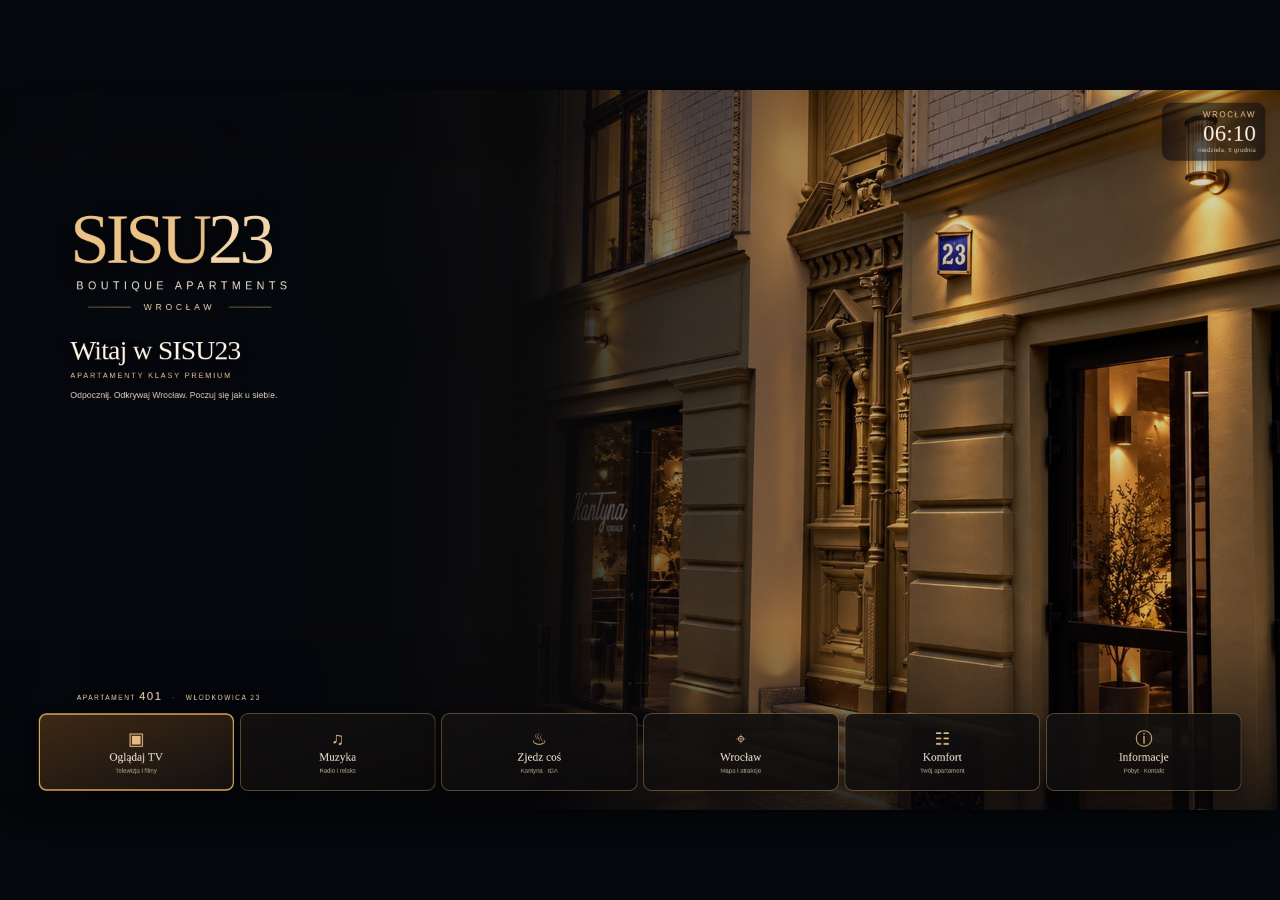
==== sisu23-tv-preview/index.html @ 96534c61 "Stabilize browser radio playback" ====
<!doctype html>
<html lang="pl">
<head>
<meta charset="utf-8">
<meta name="viewport" content="width=device-width,initial-scale=1,minimum-scale=1,maximum-scale=1,user-scalable=no">
<title>SISU23 TV — Boutique Residences</title>
<link rel="stylesheet" href="vendor/leaflet.css">
<link rel="stylesheet" href="style.css">
<link rel="stylesheet" href="premium.css">
<link rel="stylesheet" href="premium_v030.css">
<link rel="stylesheet" href="guest_v040.css">
<link rel="stylesheet" href="layout_fix_v041.css">
<link rel="stylesheet" href="restaurant_fix_v042.css">
<link rel="stylesheet" href="ui_polish_v050.css">
<link rel="stylesheet" href="tv_pairing.css">
<link rel="stylesheet" href="welcome_simple.css">
<link rel="stylesheet" href="guest_live_v073.css">
<link rel="stylesheet" href="browser_preview_clean_v2.css">
<link rel="stylesheet" href="comfort_premium.css">
<link rel="stylesheet" href="browser_clock_fix.css">
<link rel="stylesheet" href="restaurant_booking_test.css">
<link rel="stylesheet" href="stay_summary_v081.css">
<link rel="stylesheet" href="late_checkout_v082.css">
<link rel="stylesheet" href="comfort_fit_v083.css">
<link rel="stylesheet" href="comfort_v087.css">
<link rel="stylesheet" href="info_fit_v086.css">
<link rel="stylesheet" href="kantyna_video_v085.css">
<script src="vendor/leaflet.js"></script>
</head>
<body>
<div class="app-shell">
 <header class="topbar">
  <button class="brand focusable" id="brandHome" data-go="home" aria-label="SISU23 — Strona główna">
   <span class="brand-main">SISU<span>23</span></span>
   <span class="brand-sub">BOUTIQUE RESIDENCES <i></i> WROCŁAW</span>
  </button>
  <nav id="topNav" aria-label="Nawigacja">
   <button class="navbtn focusable active" data-go="home">Początek</button>
   <button class="navbtn focusable" data-go="map">Gdzie jestem?</button>
   <button class="navbtn focusable" data-go="food">Zjedz coś</button>
   <button class="navbtn focusable" data-go="watch">Oglądaj TV</button>
   <button class="navbtn focusable" data-go="comfort">Apartament</button>
   <button class="navbtn focusable" data-go="info">Informacje</button>
  </nav>
  <div class="topmeta"><div class="topclock" id="clock">--:--</div><div class="topdate" id="topDate">--</div></div>
 </header>
 <main id="viewStage">
  <section class="view active" id="view-home" aria-label="Ekran główny">
  <div class="home-stage">
   <div class="home-visual" role="img" aria-label="Nocny widok kamienicy SISU23 przy Włodkowica 23">
    <div class="home-top-status"><span>WROCŁAW</span><strong id="homeClock">--:--</strong><small id="homeDate">SISU23</small></div>
    <div class="hero-copy">
      <div class="sisu-biglogo">SISU<span>23</span></div>
      <div class="sisu-brand-sub">BOUTIQUE APARTMENTS</div>
      <div class="sisu-city"><i></i>WROCŁAW<i></i></div>
      <div class="sisu-copy-welcome">Witaj w SISU23</div>
      <div class="sisu-copy-tag">APARTAMENTY KLASY PREMIUM</div>
      <p>Odpocznij. Odkrywaj Wrocław. Poczuj się jak u siebie.</p>
    </div>
    <div class="hero-floor">APARTAMENT <b id="aptHero">401</b> &nbsp; · &nbsp; WŁODKOWICA 23</div>
   </div>
   <div class="home-cards">
    <button class="home-tile focusable" data-go="watch"><span class="tile-icon">▣</span><strong>Oglądaj TV</strong><span>Telewizja i filmy</span></button>
    <button class="home-tile focusable" data-go="music"><span class="tile-icon">♫</span><strong>Muzyka</strong><span>Radio i relaks</span></button>
    <button class="home-tile focusable" data-go="food"><span class="tile-icon">♨</span><strong>Zjedz coś</strong><span>Kantyna · IDA</span></button>
    <button class="home-tile focusable" data-go="map"><span class="tile-icon">⌖</span><strong>Wrocław</strong><span>Mapa i atrakcje</span></button>
    <button class="home-tile focusable" data-go="comfort"><span class="tile-icon">☷</span><strong>Komfort</strong><span>Twój apartament</span></button>
    <button class="home-tile focusable" data-go="info"><span class="tile-icon">ⓘ</span><strong>Informacje</strong><span>Pobyt · Kontakt</span></button>
   </div>
  </div>
 </section>
 

  <section class="view" id="view-music" aria-label="Muzyka">
  <div class="pagehead"><div><div class="eyebrow">SISU23 · PRZYJEMNOŚĆ SŁUCHANIA</div><h1>Muzyka <em>na dobry pobyt.</em></h1><p>Wybierz stację i odpocznij. Dźwięk będzie odtwarzany przez telewizor.</p></div><div class="page-mark">SISU23 · WROCŁAW</div></div>
  <div class="sisu-music-grid">
   <div class="sisu-music-art"><div><span class="eyebrow">CHWILA TYLKO DLA CIEBIE</span><h2>Wyjątkowy nastrój.</h2><p>Delikatna muzyka umili pobyt w SISU23.</p></div></div>
   <div class="sisu-music-options">
    <span class="eyebrow">WYBIERZ RADIO INTERNETOWE</span>
    <div class="sisu-station-list">
     <button class="sisu-radio focusable" data-radio="groove"><b>01</b><span><strong>Groove Salad</strong><small>Chillout · ambient · lounge</small></span><span>▷</span></button>
     <button class="sisu-radio focusable" data-radio="beat"><b>02</b><span><strong>Beat Blender</strong><small>Downtempo · relaks</small></span><span>▷</span></button>
     <button class="sisu-radio focusable" data-radio="lush"><b>03</b><span><strong>Lush</strong><small>Spokojne wokale · elegancki nastrój</small></span><span>▷</span></button>
     <button class="sisu-radio focusable" data-radio="eska"><b>04</b><span><strong>Radio ESKA</strong><small>Największe hity · Wrocław</small></span><span>▷</span></button>
     <button class="sisu-radio focusable" data-radio="chillizet"><b>05</b><span><strong>Chillizet</strong><small>Jazz · soul · chill</small></span><span>▷</span></button>
     <button class="sisu-radio focusable" data-radio="stop"><b>×</b><span><strong>Zatrzymaj muzykę</strong><small>Wyłącz odtwarzanie radia</small></span><span>□</span></button>
    </div>
    <p class="music-notice" id="musicNotice">Wybierz stację pilotem. Radio wymaga internetu.</p>
   </div>
  </div>
 </section>
   <section class="view" id="view-map" aria-label="Mapa okolicy">
   <div class="pagehead"><div><div class="eyebrow">W SERCU WROCŁAWIA</div><h1>Gdzie <em>jestem?</em></h1><p>Znajdujesz się przy ul. Pawła Włodkowica 23, kilka kroków od Starego Miasta.</p></div><div class="page-mark">51°06′ N &nbsp;·&nbsp; WROCŁAW</div></div>
   <div class="map-layout">
    <div class="map-places">
     <div class="sm-heading">ODKRYWAJ W OKOLICY</div>
     <button class="place focusable chosen" data-point="sisu"><span class="place-number">01</span><span><b>SISU23</b><small>Twój apartament · Włodkowica 23</small></span><span>⌖</span></button>
     <button class="place focusable" data-point="kantyna"><span class="place-number">02</span><span><b>Kantyna</b><small>Restauracja na parterze budynku</small></span><span>⌖</span></button>
     <button class="place focusable" data-point="ida"><span class="place-number">03</span><span><b>IDA kuchnia i wino</b><small>Łazienna 4 · kuchnia polska</small></span><span>⌖</span></button>
     <div class="map-note">Mapa jest interaktywna. Wybierz miejsce albo użyj przycisków przybliżenia i oddalenia.</div>
     <div class="map-controls">
      <button class="map-control focusable" data-map-action="in">＋ Przybliż</button>
      <button class="map-control focusable" data-map-action="out">－ Oddal</button>
      <button class="map-control focusable" data-map-action="reset">⌖ Centrum</button>
     </div>
    </div>
    <div class="map-frame">
      <div id="realMap" tabindex="-1" aria-label="Interaktywna mapa Wrocławia"></div>
      <div id="mapError" class="map-error" hidden>Mapa wymaga połączenia z internetem. Adres SISU23: Włodkowica 23, Wrocław.</div>
      <div class="map-ribbon"><span class="live-point"></span> ZNAJDUJESZ SIĘ TUTAJ &nbsp;·&nbsp; SISU23</div>
    </div>
   </div>
  </section>

  <section class="view" id="view-food" aria-label="Restauracje SISU23">
 <div class="lux-pagehead"><div><span class="eyebrow">SISU23 · TWOJE KULINARNE ODKRYCIA</span>
 <h1>Zjedz <em>na miejscu.</em></h1><p>Kantyna i IDA. Zobacz potrawy oraz otwórz aktualną kartę na swoim telefonie.</p>
 </div></div>
 <div class="rebuild-restaurants">
  <button class="rebuild-restaurant focusable" data-go="kantyna" aria-label="Kantyna – zdjęcia i menu">
   <span class="rebuild-restaurant-head"><strong>KANTYNA</strong><small>NA PARTERZE SISU23 · WŁODKOWICA 23</small></span>
   <span class="rebuild-photo-area"><img src="assets/kantyna_real_gallery.jpg" alt="Kantyna, zdjęcia dań i wnętrza — pełne zdjęcie"></span>
   <span class="rebuild-restaurant-foot"><span>Autorska kuchnia polska i europejska.</span><b>ZOBACZ MENU &nbsp; ›</b></span>
  </button>
  <button class="rebuild-restaurant focusable" data-go="ida" aria-label="IDA kuchnia i wino – zdjęcia i menu">
   <span class="rebuild-restaurant-head"><strong>IDA</strong><small>KUCHNIA I WINO · ŁAZIENNA 4</small></span>
   <span class="rebuild-photo-area"><img src="assets/ida_real_gallery.jpg" alt="IDA, zdjęcia dań — pełne zdjęcie"></span>
   <span class="rebuild-restaurant-foot"><span>Sezonowe smaki kuchni polskiej.</span><b>ZOBACZ MENU &nbsp; ›</b></span>
  </button>
 </div>
</section>

  <section class="view" id="view-kantyna" aria-label="KANTYNA — menu i rezerwacja">
 <div class="qr-restaurant-grid">
  <div class="qr-restaurant-photo">
   <div class="qr-restaurant-photo-top">
    <button class="qr-back focusable" data-go="food" aria-label="Powrót do wyboru restauracji">‹ &nbsp; Wszystkie restauracje</button>
    <h1>KANTYNA</h1><div class="qr-location">RESTAURACJA W BUDYNKU · WŁODKOWICA 23</div>
   </div>
   <div class="kantyna-video-display"><video id="kantynaPromoVideo" src="assets/kantyna_promo.mp4" autoplay muted loop playsinline preload="auto" aria-label="Film promocyjny restauracji KANTYNA"></video></div>
  </div>
  <div class="kantyna-booking-card" id="kantynaBooking">
   <span class="qr-eyebrow">REZERWACJA DLA GOŚCIA SISU23</span>
   <h2>Zarezerwuj stolik</h2>
   <div class="kantyna-guest">
    <span>Rezerwacja apartamentu</span>
    <strong id="kantynaGuestName">Pobieranie danych…</strong>
    <small id="kantynaGuestStay">HotelowyExpert</small>
   </div>
   <div class="kantyna-book-row">
    <span>Liczba osób</span>
    <div class="kantyna-stepper">
     <button class="focusable" id="kantynaPersonsMinus">−</button>
     <strong id="kantynaPersons">2</strong>
     <button class="focusable" id="kantynaPersonsPlus">+</button>
    </div>
   </div>
   <div class="kantyna-label">Kiedy?</div>
   <div class="kantyna-date-grid">
    <button class="focusable kantyna-date is-selected" data-kantyna-date="today">Dzisiaj</button>
    <button class="focusable kantyna-date" data-kantyna-date="tomorrow">Jutro</button>
   </div>
   <div class="kantyna-label">Godzina</div>
   <div class="kantyna-time-grid">
    <button class="focusable kantyna-time" data-kantyna-time="18:00">18:00</button>
    <button class="focusable kantyna-time" data-kantyna-time="18:30">18:30</button>
    <button class="focusable kantyna-time is-selected" data-kantyna-time="19:00">19:00</button>
    <button class="focusable kantyna-time" data-kantyna-time="19:30">19:30</button>
    <button class="focusable kantyna-time" data-kantyna-time="20:00">20:00</button>
    <button class="focusable kantyna-time" data-kantyna-time="20:30">20:30</button>
   </div>
   <button class="focusable kantyna-reserve-btn" id="kantynaReserveBtn">Zarezerwuj stolik <span>›</span></button>
   <div class="kantyna-book-status" id="kantynaBookStatus">Łączenie z HotelowyExpert…</div>
  </div>
 </div>
</section>
<section class="view" id="view-ida" aria-label="IDA — menu i rezerwacja">
 <div class="qr-restaurant-grid">
  <div class="qr-restaurant-photo">
   <div class="qr-restaurant-photo-top">
    <button class="qr-back focusable" data-go="food" aria-label="Powrót do wyboru restauracji">‹ &nbsp; Wszystkie restauracje</button>
    <h1>IDA</h1><div class="qr-location">KUCHNIA I WINO · ŁAZIENNA 4</div>
   </div>
   <div class="qr-photo-display"><img src="assets/ida_real_gallery.jpg" alt="Zdjęcia restauracji IDA bez przycięcia"></div>
  </div>
  <div class="qr-restaurant-card">
   <span class="qr-eyebrow">MENU NA TWOIM TELEFONIE</span>
   <h2>Zeskanuj kod QR</h2>
   <p>Skieruj aparat telefonu na kod. Otworzysz kartę restauracji.</p>
   <div class="qr-code-box"><img src="assets/ida_menu_qr_hd.png" alt="Kod QR do menu restauracji IDA"></div>
   <div class="qr-reserve"><span>REZERWACJA STOLIKA</span><strong>+48 608 728 260</strong></div>
   <div class="qr-hint">Aktualne menu, ceny i dostępność potwierdza restauracja.</div>
  </div>
 </div>
</section>
<section class="view" id="view-watch" aria-label="Oglądaj TV">
   <div class="pagehead"><div><div class="eyebrow">ROZRYWKA W TWOIM APARTAMENCIE</div><h1>Czas <em>na relaks.</em></h1><p>Wybierz, co chcesz oglądać. Dostępność serwisów zależy od telewizora i konta gościa.</p></div></div>
   <div class="watch-layout">
    <div class="watch-image"><div class="watch-image-copy"><span class="eyebrow">MIŁEGO SEANSU</span><h2>Zostań na chwilę.</h2><p>Wygodna sofa, ulubiony film i zero pośpiechu.</p></div></div>
    <div class="watch-apps">
      <button class="app-choice focusable" data-launch="netflix" aria-label="Netflix — filmy i seriale"><img class="video-logo" src="assets/netflix_badge.png" alt="Netflix"><span class="video-service-copy"><small>Filmy i seriale</small></span><span class="video-arrow">›</span></button>
      <button class="app-choice focusable" data-launch="youtube" aria-label="YouTube — wideo i muzyka"><img class="video-logo" src="assets/youtube_badge.png" alt="YouTube"><span class="video-service-copy"><small>Wideo i muzyka</small></span><span class="video-arrow">›</span></button>
      <button class="app-choice focusable" data-launch="sweet" aria-label="Sweet TV — telewizja internetowa"><img class="video-logo" src="assets/sweet_badge.png" alt="Sweet.TV"><span class="video-service-copy"><small>Telewizja internetowa</small></span><span class="video-arrow">›</span></button>
      <div class="watch-footnote">Wersja testowa: uruchamianie zewnętrznych aplikacji zależy od ich instalacji na TV.</div>
    </div>
   </div>
  </section>

  <section class="view" id="view-comfort" aria-label="Komfort apartamentu">
 <div class="comfort-premium-head">
  <div>
   <div class="eyebrow">TWÓJ KOMFORT · TWOJE ZASADY</div>
   <h1>Komfort <em>apartamentu.</em></h1>
   <p>Steruj oświetleniem, ogrzewaniem i klimatyzacją w prosty sposób.</p>
  </div>
  <div class="comfort-season"><span>❄</span><div><strong>Tryb sezonowy: Zima</strong><small>Aktywne: ogrzewanie · klimatyzacja tylko grzanie</small></div></div>
 </div>
 <div class="comfort-status"><div><span class="comfort-status-icon">♨</span><strong>22,0°C</strong><small>w apartamencie</small></div><i></i><div><span class="comfort-status-icon">▦</span><strong>Wszystkie okna zamknięte</strong><span class="comfort-ok">✓</span></div></div>
 <div class="comfort-premium-grid">
  <article class="comfort-card lights-card">
   <div class="comfort-card-title"><span>◉</span><h2>Oświetlenie</h2></div>
   <div class="comfort-light-row"><span>Salon</span><b id="lightStatesalon">2 włączone</b></div>
   <div class="comfort-light-row"><span>Sypialnia</span><b id="lightStatesypialnia">Wyłączone</b></div>
   <div class="comfort-light-row"><span>Łazienka</span><b id="lightStatelazienka">Wyłączone</b></div>
   <button class="focusable comfort-main-btn" id="openLightsPanel">Steruj światłami <span>›</span></button>
   <div class="comfort-hidden-controls" id="lightsPanel">
    <button class="focusable" id="lightBtnsalon" data-light-toggle="salon">Salon</button>
    <button class="focusable" id="lightBtnstol" data-light-toggle="stol">Nad stołem</button>
    <button class="focusable" id="lightBtnkuchnia" data-light-toggle="kuchnia">Kuchnia / hol</button>
    <button class="focusable" id="lightBtnlazienka" data-light-toggle="lazienka">Łazienka</button>
    <button class="focusable" id="lightBtnsypialnia" data-light-toggle="sypialnia">Sypialnia</button>
   </div>
  </article>
  <article class="comfort-card heating-card">
   <div class="comfort-card-title"><span>♨</span><h2>Ogrzewanie</h2></div>
   <p class="comfort-card-copy">Ustaw temperaturę w apartamencie</p>
   <div class="comfort-temp"><span id="targetsalon">22</span><small>°C</small></div>
   <div class="comfort-temp-controls">
    <button class="focusable p4-action" data-temp-zone="salon" data-step="-0.5">−</button>
    <button class="focusable p4-action" data-temp-zone="salon" data-step="0.5">+</button>
   </div>
   <div class="comfort-temp-status" id="temperatureHintsalon" aria-live="polite">Zmiany co 0,5°C · zatwierdzenie po 3 s</div>
  </article>
  <article class="comfort-card ac-card">
   <div class="comfort-card-title"><span>▭</span><h2>Klimatyzacja</h2></div>
   <div class="comfort-mode">🔥 <strong>Tryb: Grzanie</strong></div>
   <div class="comfort-temp"><span id="targetac">22</span><small>°C</small></div>
   <div class="comfort-temp-controls">
    <button class="focusable p4-action" data-temp-zone="ac" data-step="-0.5">−</button>
    <button class="focusable p4-action" data-temp-zone="ac" data-step="0.5">+</button>
   </div>
   <div class="comfort-temp-status" id="temperatureHintac" aria-live="polite">Zmiany co 0,5°C · zatwierdzenie po 3 s</div>
   <div class="comfort-ac-power">
    <button class="focusable p4-action" data-ac-power="on">⏻ Włącz</button>
    <button class="focusable p4-action" data-ac-power="off">⏻ Wyłącz</button>
   </div>
   <button id="acToggle" data-ac-toggle="1" class="hidden" aria-hidden="true"></button>
  </article>
 </div>
 <div id="measuredsalon" hidden>21,6°C</div><div id="measuredsypialnia" hidden>21,6°C</div><div id="measuredlazienka" hidden>21,6°C</div>
 <div id="targetsypialnia" hidden>22</div><div id="targetlazienka" hidden>22</div><div id="guestNotice" hidden>WEB TEST</div>
</section>

  <section class="view" id="view-info" aria-label="Informacje o pobycie">
 <div class="pagehead"><div><div class="eyebrow">SISU23 · TWOJE MIEJSCE WE WROCŁAWIU</div><h1>Twój <em>pobyt.</em></h1><p>Wszystkie najważniejsze informacje o apartamencie w jednym miejscu.</p></div></div>
 <div class="p4-information">
  <div class="p4-info-main">
   <span class="p4-kicker">TWÓJ APARTAMENT</span>
   <div class="p4-roomnum" id="infoRoom">401</div>
   <div class="p4-floor-label"><strong id="infoFloor">4. piętro</strong><span>SISU23 · BOUTIQUE RESIDENCES</span></div>
  </div>
  <div class="p4-info-right">
   <div class="p4-address"><span class="p4-kicker">ADRES TWOJEGO POBYTU</span><div><h2>Włodkowica 23</h2><p>50-072 Wrocław<br>Dzielnica Czterech Wyznań</p></div><button class="p4-rowlink focusable p4-action" data-go="map">Zobacz na mapie &nbsp; ↗</button></div>
   <div class="p4-stay"><span class="p4-kicker">TWÓJ POBYT</span><div class="stay-summary"><strong id="infoStayRange">—</strong><span id="infoStayNights">—</span></div><div class="p4-datepair"><div class="p4-dateitem"><span>ZAMELDOWANIE</span><strong id="infoCheckin">—</strong><small>od <b id="infoCheckinTime">15:00</b></small></div><div class="p4-datearrow">⟶</div><div class="p4-dateitem p4-checkout-item"><span>WYMELDOWANIE</span><strong id="infoCheckout">—</strong><small>do <b id="infoCheckoutTime">11:00</b></small><button class="focusable late-checkout-btn" id="lateCheckoutBtn">Przedłuż do 13:00 · 50 zł</button><em id="lateCheckoutStatus"></em></div></div><small id="infoStayHint">Daty pobytu pojawią się po ich udostępnieniu przez obsługę.</small></div>
  </div>
 </div>
</section>
 </main>
<nav id="globalDock" aria-label="Menu SISU23">
 <button class="dock-link focusable" data-go="watch"><span class="dock-icon">▣</span><strong>Oglądaj TV</strong><small>Filmy · Telewizja</small></button>
 <button class="dock-link focusable" data-go="music"><span class="dock-icon">♫</span><strong>Muzyka</strong><small>Radio · Relaks</small></button>
 <button class="dock-link focusable" data-go="food"><span class="dock-icon">♨</span><strong>Zjedz coś</strong><small>Kantyna · IDA</small></button>
 <button class="dock-link focusable" data-go="map"><span class="dock-icon">⌖</span><strong>Wrocław</strong><small>Mapa · Atrakcje</small></button>
 <button class="dock-link focusable" data-go="comfort"><span class="dock-icon">☷</span><strong>Komfort</strong><small>Twój apartament</small></button>
 <button class="dock-link focusable" data-go="info"><span class="dock-icon">ⓘ</span><strong>Informacje</strong><small>Pobyt · Kontakt</small></button>
</nav>
 <footer class="bottombar"><span class="footer-ornament">✦</span> <span>SISU23 · BOUTIQUE RESIDENCES</span><span class="footer-right">◀ ▶ NAWIGACJA &nbsp; · &nbsp; OK WYBIERZ &nbsp; · &nbsp; BACK POWRÓT</span><span class="footer-room">WŁODKOWICA 23 · WROCŁAW</span></footer>
</div>
<div id="modal" class="modal hidden" aria-hidden="true">
 <div class="modal-panel"><div class="modal-eyebrow" id="modalTag">SISU23</div><h2 id="modalTitle">Informacja</h2><div id="modalBody"></div><button class="primarybtn focusable" id="modalClose">Zamknij &nbsp; ↩</button></div>
</div>
<div id="toast" role="status"></div>
<div id="tvPairLayer" class="hidden" aria-hidden="true" role="dialog" aria-label="Przypisz telewizor do apartamentu">
 <div class="tv-pair-card">
  <div class="tv-pair-brand">SISU23</div>
  <div class="tv-pair-kicker">BOUTIQUE APARTMENTS · WROCŁAW</div>
  <h2>Przypisz telewizor</h2>
  <p>W panelu SISU wybierz „Telewizory”, wpisz poniższy kod i wskaż numer apartamentu.</p>
  <div class="tv-pair-code" id="tvPairCode">--------</div>
  <div id="tvPairStatus" role="status">Łączenie z SISU Centrum...</div>
  <div class="tv-pair-actions">
    <button id="tvPairAgain" class="focusable">Nowy kod</button>
    <button id="tvPairSkip" class="focusable">Pomiń — tryb testowy</button>
  </div>
 </div>
</div>
<script src="guest_config.js"></script>
<script src="app.js?v=radio091"></script>
<script src="menus_v030.js"></script>
<script src="browser_preview_clean_v2.js"></script>
<script src="browser_fit_v2.js"></script>
<script src="hotel_demo_preview.js"></script>
<script src="late_checkout_preview.js"></script>
<script src="kantyna_video_v087.js"></script>

<div id="sw-demo" role="dialog" aria-label="Powitanie SISU23">
<div class="hero-shade"></div>
<div class="hero-content">
<div class="hero-tag">BOUTIQUE RESIDENCES · WROCŁAW</div>
<div class="hero-brand">SISU<span>23</span></div>
<div class="hero-rule"></div>
<h1>Witamy w SISU23</h1>
<p>Wyjątkowy pobyt we Wrocławiu zaczyna się tutaj.</p>
<div id="heroAudioStatus" class="hero-audio-status">Witamy Państwa w naszych apartamentach.</div>
<button class="focusable" id="heroPlay" type="button">Odtwórz powitanie</button>
<button class="focusable" id="heroSkip" type="button">Przejdź do apartamentu</button>
</div>
<div class="hero-foot"><span>WŁODKOWICA 23 · WROCŁAW</span><span>ODKRYJ WYJĄTKOWY KOMFORT</span></div>
</div>
<script src="welcome_simple.js"></script>
</body>
</html>
---- sisu23-tv-preview/vendor/leaflet.css ----
/* required styles */

.leaflet-pane,
.leaflet-tile,
.leaflet-marker-icon,
.leaflet-marker-shadow,
.leaflet-tile-container,
.leaflet-pane > svg,
.leaflet-pane > canvas,
.leaflet-zoom-box,
.leaflet-image-layer,
.leaflet-layer {
	position: absolute;
	left: 0;
	top: 0;
	}
.leaflet-container {
	overflow: hidden;
	}
.leaflet-tile,
.leaflet-marker-icon,
.leaflet-marker-shadow {
	-webkit-user-select: none;
	   -moz-user-select: none;
	        user-select: none;
	  -webkit-user-drag: none;
	}
/* Prevents IE11 from highlighting tiles in blue */
.leaflet-tile::selection {
	background: transparent;
}
/* Safari renders non-retina tile on retina better with this, but Chrome is worse */
.leaflet-safari .leaflet-tile {
	image-rendering: -webkit-optimize-contrast;
	}
/* hack that prevents hw layers "stretching" when loading new tiles */
.leaflet-safari .leaflet-tile-container {
	width: 1600px;
	height: 1600px;
	-webkit-transform-origin: 0 0;
	}
.leaflet-marker-icon,
.leaflet-marker-shadow {
	display: block;
	}
/* .leaflet-container svg: reset svg max-width decleration shipped in Joomla! (joomla.org) 3.x */
/* .leaflet-container img: map is broken in FF if you have max-width: 100% on tiles */
.leaflet-container .leaflet-overlay-pane svg {
	max-width: none !important;
	max-height: none !important;
	}
.leaflet-container .leaflet-marker-pane img,
.leaflet-container .leaflet-shadow-pane img,
.leaflet-container .leaflet-tile-pane img,
.leaflet-container img.leaflet-image-layer,
.leaflet-container .leaflet-tile {
	max-width: none !important;
	max-height: none !important;
	width: auto;
	padding: 0;
	}

.leaflet-container img.leaflet-tile {
	/* See: https://bugs.chromium.org/p/chromium/issues/detail?id=600120 */
	mix-blend-mode: plus-lighter;
}

.leaflet-container.leaflet-touch-zoom {
	-ms-touch-action: pan-x pan-y;
	touch-action: pan-x pan-y;
	}
.leaflet-container.leaflet-touch-drag {
	-ms-touch-action: pinch-zoom;
	/* Fallback for FF which doesn't support pinch-zoom */
	touch-action: none;
	touch-action: pinch-zoom;
}
.leaflet-container.leaflet-touch-drag.leaflet-touch-zoom {
	-ms-touch-action: none;
	touch-action: none;
}
.leaflet-container {
	-webkit-tap-highlight-color: transparent;
}
.leaflet-container a {
	-webkit-tap-highlight-color: rgba(51, 181, 229, 0.4);
}
.leaflet-tile {
	filter: inherit;
	visibility: hidden;
	}
.leaflet-tile-loaded {
	visibility: inherit;
	}
.leaflet-zoom-box {
	width: 0;
	height: 0;
	-moz-box-sizing: border-box;
	     box-sizing: border-box;
	z-index: 800;
	}
/* workaround for https://bugzilla.mozilla.org/show_bug.cgi?id=888319 */
.leaflet-overlay-pane svg {
	-moz-user-select: none;
	}

.leaflet-pane         { z-index: 400; }

.leaflet-tile-pane    { z-index: 200; }
.leaflet-overlay-pane { z-index: 400; }
.leaflet-shadow-pane  { z-index: 500; }
.leaflet-marker-pane  { z-index: 600; }
.leaflet-tooltip-pane   { z-index: 650; }
.leaflet-popup-pane   { z-index: 700; }

.leaflet-map-pane canvas { z-index: 100; }
.leaflet-map-pane svg    { z-index: 200; }

.leaflet-vml-shape {
	width: 1px;
	height: 1px;
	}
.lvml {
	behavior: url(#default#VML);
	display: inline-block;
	position: absolute;
	}


/* control positioning */

.leaflet-control {
	position: relative;
	z-index: 800;
	pointer-events: visiblePainted; /* IE 9-10 doesn't have auto */
	pointer-events: auto;
	}
.leaflet-top,
.leaflet-bottom {
	position: absolute;
	z-index: 1000;
	pointer-events: none;
	}
.leaflet-top {
	top: 0;
	}
.leaflet-right {
	right: 0;
	}
.leaflet-bottom {
	bottom: 0;
	}
.leaflet-left {
	left: 0;
	}
.leaflet-control {
	float: left;
	clear: both;
	}
.leaflet-right .leaflet-control {
	float: right;
	}
.leaflet-top .leaflet-control {
	margin-top: 10px;
	}
.leaflet-bottom .leaflet-control {
	margin-bottom: 10px;
	}
.leaflet-left .leaflet-control {
	margin-left: 10px;
	}
.leaflet-right .leaflet-control {
	margin-right: 10px;
	}


/* zoom and fade animations */

.leaflet-fade-anim .leaflet-popup {
	opacity: 0;
	-webkit-transition: opacity 0.2s linear;
	   -moz-transition: opacity 0.2s linear;
	        transition: opacity 0.2s linear;
	}
.leaflet-fade-anim .leaflet-map-pane .leaflet-popup {
	opacity: 1;
	}
.leaflet-zoom-animated {
	-webkit-transform-origin: 0 0;
	    -ms-transform-origin: 0 0;
	        transform-origin: 0 0;
	}
svg.leaflet-zoom-animated {
	will-change: transform;
}

.leaflet-zoom-anim .leaflet-zoom-animated {
	-webkit-transition: -webkit-transform 0.25s cubic-bezier(0,0,0.25,1);
	   -moz-transition:    -moz-transform 0.25s cubic-bezier(0,0,0.25,1);
	        transition:         transform 0.25s cubic-bezier(0,0,0.25,1);
	}
.leaflet-zoom-anim .leaflet-tile,
.leaflet-pan-anim .leaflet-tile {
	-webkit-transition: none;
	   -moz-transition: none;
	        transition: none;
	}

.leaflet-zoom-anim .leaflet-zoom-hide {
	visibility: hidden;
	}


/* cursors */

.leaflet-interactive {
	cursor: pointer;
	}
.leaflet-grab {
	cursor: -webkit-grab;
	cursor:    -moz-grab;
	cursor:         grab;
	}
.leaflet-crosshair,
.leaflet-crosshair .leaflet-interactive {
	cursor: crosshair;
	}
.leaflet-popup-pane,
.leaflet-control {
	cursor: auto;
	}
.leaflet-dragging .leaflet-grab,
.leaflet-dragging .leaflet-grab .leaflet-interactive,
.leaflet-dragging .leaflet-marker-draggable {
	cursor: move;
	cursor: -webkit-grabbing;
	cursor:    -moz-grabbing;
	cursor:         grabbing;
	}

/* marker & overlays interactivity */
.leaflet-marker-icon,
.leaflet-marker-shadow,
.leaflet-image-layer,
.leaflet-pane > svg path,
.leaflet-tile-container {
	pointer-events: none;
	}

.leaflet-marker-icon.leaflet-interactive,
.leaflet-image-layer.leaflet-interactive,
.leaflet-pane > svg path.leaflet-interactive,
svg.leaflet-image-layer.leaflet-interactive path {
	pointer-events: visiblePainted; /* IE 9-10 doesn't have auto */
	pointer-events: auto;
	}

/* visual tweaks */

.leaflet-container {
	background: #ddd;
	outline-offset: 1px;
	}
.leaflet-container a {
	color: #0078A8;
	}
.leaflet-zoom-box {
	border: 2px dotted #38f;
	background: rgba(255,255,255,0.5);
	}


/* general typography */
.leaflet-container {
	font-family: "Helvetica Neue", Arial, Helvetica, sans-serif;
	font-size: 12px;
	font-size: 0.75rem;
	line-height: 1.5;
	}


/* general toolbar styles */

.leaflet-bar {
	box-shadow: 0 1px 5px rgba(0,0,0,0.65);
	border-radius: 4px;
	}
.leaflet-bar a {
	background-color: #fff;
	border-bottom: 1px solid #ccc;
	width: 26px;
	height: 26px;
	line-height: 26px;
	display: block;
	text-align: center;
	text-decoration: none;
	color: black;
	}
.leaflet-bar a,
.leaflet-control-layers-toggle {
	background-position: 50% 50%;
	background-repeat: no-repeat;
	display: block;
	}
.leaflet-bar a:hover,
.leaflet-bar a:focus {
	background-color: #f4f4f4;
	}
.leaflet-bar a:first-child {
	border-top-left-radius: 4px;
	border-top-right-radius: 4px;
	}
.leaflet-bar a:last-child {
	border-bottom-left-radius: 4px;
	border-bottom-right-radius: 4px;
	border-bottom: none;
	}
.leaflet-bar a.leaflet-disabled {
	cursor: default;
	background-color: #f4f4f4;
	color: #bbb;
	}

.leaflet-touch .leaflet-bar a {
	width: 30px;
	height: 30px;
	line-height: 30px;
	}
.leaflet-touch .leaflet-bar a:first-child {
	border-top-left-radius: 2px;
	border-top-right-radius: 2px;
	}
.leaflet-touch .leaflet-bar a:last-child {
	border-bottom-left-radius: 2px;
	border-bottom-right-radius: 2px;
	}

/* zoom control */

.leaflet-control-zoom-in,
.leaflet-control-zoom-out {
	font: bold 18px 'Lucida Console', Monaco, monospace;
	text-indent: 1px;
	}

.leaflet-touch .leaflet-control-zoom-in, .leaflet-touch .leaflet-control-zoom-out  {
	font-size: 22px;
	}


/* layers control */

.leaflet-control-layers {
	box-shadow: 0 1px 5px rgba(0,0,0,0.4);
	background: #fff;
	border-radius: 5px;
	}
.leaflet-control-layers-toggle {
	background-image: url(images/layers.png);
	width: 36px;
	height: 36px;
	}
.leaflet-retina .leaflet-control-layers-toggle {
	background-image: url(images/layers-2x.png);
	background-size: 26px 26px;
	}
.leaflet-touch .leaflet-control-layers-toggle {
	width: 44px;
	height: 44px;
	}
.leaflet-control-layers .leaflet-control-layers-list,
.leaflet-control-layers-expanded .leaflet-control-layers-toggle {
	display: none;
	}
.leaflet-control-layers-expanded .leaflet-control-layers-list {
	display: block;
	position: relative;
	}
.leaflet-control-layers-expanded {
	padding: 6px 10px 6px 6px;
	color: #333;
	background: #fff;
	}
.leaflet-control-layers-scrollbar {
	overflow-y: scroll;
	overflow-x: hidden;
	padding-right: 5px;
	}
.leaflet-control-layers-selector {
	margin-top: 2px;
	position: relative;
	top: 1px;
	}
.leaflet-control-layers label {
	display: block;
	font-size: 13px;
	font-size: 1.08333em;
	}
.leaflet-control-layers-separator {
	height: 0;
	border-top: 1px solid #ddd;
	margin: 5px -10px 5px -6px;
	}

/* Default icon URLs */
.leaflet-default-icon-path { /* used only in path-guessing heuristic, see L.Icon.Default */
	background-image: url(images/marker-icon.png);
	}


/* attribution and scale controls */

.leaflet-container .leaflet-control-attribution {
	background: #fff;
	background: rgba(255, 255, 255, 0.8);
	margin: 0;
	}
.leaflet-control-attribution,
.leaflet-control-scale-line {
	padding: 0 5px;
	color: #333;
	line-height: 1.4;
	}
.leaflet-control-attribution a {
	text-decoration: none;
	}
.leaflet-control-attribution a:hover,
.leaflet-control-attribution a:focus {
	text-decoration: underline;
	}
.leaflet-attribution-flag {
	display: inline !important;
	vertical-align: baseline !important;
	width: 1em;
	height: 0.6669em;
	}
.leaflet-left .leaflet-control-scale {
	margin-left: 5px;
	}
.leaflet-bottom .leaflet-control-scale {
	margin-bottom: 5px;
	}
.leaflet-control-scale-line {
	border: 2px solid #777;
	border-top: none;
	line-height: 1.1;
	padding: 2px 5px 1px;
	white-space: nowrap;
	-moz-box-sizing: border-box;
	     box-sizing: border-box;
	background: rgba(255, 255, 255, 0.8);
	text-shadow: 1px 1px #fff;
	}
.leaflet-control-scale-line:not(:first-child) {
	border-top: 2px solid #777;
	border-bottom: none;
	margin-top: -2px;
	}
.leaflet-control-scale-line:not(:first-child):not(:last-child) {
	border-bottom: 2px solid #777;
	}

.leaflet-touch .leaflet-control-attribution,
.leaflet-touch .leaflet-control-layers,
.leaflet-touch .leaflet-bar {
	box-shadow: none;
	}
.leaflet-touch .leaflet-control-layers,
.leaflet-touch .leaflet-bar {
	border: 2px solid rgba(0,0,0,0.2);
	background-clip: padding-box;
	}


/* popup */

.leaflet-popup {
	position: absolute;
	text-align: center;
	margin-bottom: 20px;
	}
.leaflet-popup-content-wrapper {
	padding: 1px;
	text-align: left;
	border-radius: 12px;
	}
.leaflet-popup-content {
	margin: 13px 24px 13px 20px;
	line-height: 1.3;
	font-size: 13px;
	font-size: 1.08333em;
	min-height: 1px;
	}
.leaflet-popup-content p {
	margin: 17px 0;
	margin: 1.3em 0;
	}
.leaflet-popup-tip-container {
	width: 40px;
	height: 20px;
	position: absolute;
	left: 50%;
	margin-top: -1px;
	margin-left: -20px;
	overflow: hidden;
	pointer-events: none;
	}
.leaflet-popup-tip {
	width: 17px;
	height: 17px;
	padding: 1px;

	margin: -10px auto 0;
	pointer-events: auto;

	-webkit-transform: rotate(45deg);
	   -moz-transform: rotate(45deg);
	    -ms-transform: rotate(45deg);
	        transform: rotate(45deg);
	}
.leaflet-popup-content-wrapper,
.leaflet-popup-tip {
	background: white;
	color: #333;
	box-shadow: 0 3px 14px rgba(0,0,0,0.4);
	}
.leaflet-container a.leaflet-popup-close-button {
	position: absolute;
	top: 0;
	right: 0;
	border: none;
	text-align: center;
	width: 24px;
	height: 24px;
	font: 16px/24px Tahoma, Verdana, sans-serif;
	color: #757575;
	text-decoration: none;
	background: transparent;
	}
.leaflet-container a.leaflet-popup-close-button:hover,
.leaflet-container a.leaflet-popup-close-button:focus {
	color: #585858;
	}
.leaflet-popup-scrolled {
	overflow: auto;
	}

.leaflet-oldie .leaflet-popup-content-wrapper {
	-ms-zoom: 1;
	}
.leaflet-oldie .leaflet-popup-tip {
	width: 24px;
	margin: 0 auto;

	-ms-filter: "progid:DXImageTransform.Microsoft.Matrix(M11=0.70710678, M12=0.70710678, M21=-0.70710678, M22=0.70710678)";
	filter: progid:DXImageTransform.Microsoft.Matrix(M11=0.70710678, M12=0.70710678, M21=-0.70710678, M22=0.70710678);
	}

.leaflet-oldie .leaflet-control-zoom,
.leaflet-oldie .leaflet-control-layers,
.leaflet-oldie .leaflet-popup-content-wrapper,
.leaflet-oldie .leaflet-popup-tip {
	border: 1px solid #999;
	}


/* div icon */

.leaflet-div-icon {
	background: #fff;
	border: 1px solid #666;
	}


/* Tooltip */
/* Base styles for the element that has a tooltip */
.leaflet-tooltip {
	position: absolute;
	padding: 6px;
	background-color: #fff;
	border: 1px solid #fff;
	border-radius: 3px;
	color: #222;
	white-space: nowrap;
	-webkit-user-select: none;
	-moz-user-select: none;
	-ms-user-select: none;
	user-select: none;
	pointer-events: none;
	box-shadow: 0 1px 3px rgba(0,0,0,0.4);
	}
.leaflet-tooltip.leaflet-interactive {
	cursor: pointer;
	pointer-events: auto;
	}
.leaflet-tooltip-top:before,
.leaflet-tooltip-bottom:before,
.leaflet-tooltip-left:before,
.leaflet-tooltip-right:before {
	position: absolute;
	pointer-events: none;
	border: 6px solid transparent;
	background: transparent;
	content: "";
	}

/* Directions */

.leaflet-tooltip-bottom {
	margin-top: 6px;
}
.leaflet-tooltip-top {
	margin-top: -6px;
}
.leaflet-tooltip-bottom:before,
.leaflet-tooltip-top:before {
	left: 50%;
	margin-left: -6px;
	}
.leaflet-tooltip-top:before {
	bottom: 0;
	margin-bottom: -12px;
	border-top-color: #fff;
	}
.leaflet-tooltip-bottom:before {
	top: 0;
	margin-top: -12px;
	margin-left: -6px;
	border-bottom-color: #fff;
	}
.leaflet-tooltip-left {
	margin-left: -6px;
}
.leaflet-tooltip-right {
	margin-left: 6px;
}
.leaflet-tooltip-left:before,
.leaflet-tooltip-right:before {
	top: 50%;
	margin-top: -6px;
	}
.leaflet-tooltip-left:before {
	right: 0;
	margin-right: -12px;
	border-left-color: #fff;
	}
.leaflet-tooltip-right:before {
	left: 0;
	margin-left: -12px;
	border-right-color: #fff;
	}

/* Printing */

@media print {
	/* Prevent printers from removing background-images of controls. */
	.leaflet-control {
		-webkit-print-color-adjust: exact;
		print-color-adjust: exact;
		}
	}
---- sisu23-tv-preview/style.css ----
/* SISU23 TV · boutique hospitality · 1920x1080, Tizen */
:root{--bg:#081019;--navy:#0a1420;--panel:#101c27;--cream:#f4e8d8;--muted:#b3a99c;--gold:#d6b27b;--gold2:#f0d6a6;--border:rgba(220,181,122,.35)}
*{box-sizing:border-box}
html,body{height:100%;width:100%;padding:0;margin:0;overflow:hidden;color:var(--cream);background:var(--bg);font-family:"Segoe UI",Arial,sans-serif}
body{background:radial-gradient(ellipse at 88% 96%,rgba(103,74,41,.16),transparent 37%),linear-gradient(160deg,#0c1722,#070d16 65%)}
button{cursor:pointer;color:inherit;font-family:inherit;background:none;border:0;font-size:inherit}
button:focus{outline:0}
.app-shell{height:100%;display:flex;flex-direction:column;padding:0 58px 12px}
.topbar{height:101px;min-height:101px;display:flex;align-items:center;gap:23px;border-bottom:1px solid rgba(200,169,123,.22);flex-shrink:0}
.brand{display:flex;flex-direction:column;align-items:flex-start;justify-content:center;padding:8px 2px;flex:0 0 298px;text-align:left}
.brand-main{color:var(--cream);font:normal 42px/1 Georgia,"Times New Roman",serif;letter-spacing:.11em}
.brand-main span{color:var(--gold)}
.brand-sub{font-size:9px;letter-spacing:.22em;color:#c0a986;margin-top:8px;white-space:nowrap}
.brand-sub i{display:inline-block;width:6px;height:6px;background:var(--gold);border-radius:50%;margin:0 4px}
#topNav{display:flex;justify-content:space-evenly;flex:1;align-items:center;gap:7px}
.navbtn{font-size:16px;letter-spacing:.02em;color:#c6c2bd;padding:14px 17px;border:1px solid transparent;border-radius:11px;white-space:nowrap}
.navbtn.active{background:rgba(201,164,111,.12);border-color:rgba(222,184,126,.48);color:#ecd2a8}
.navbtn.focused,.navbtn:focus,.focusable:focus,.focusable.focused{outline:2px solid #e3bb83!important;outline-offset:2px;box-shadow:0 0 24px rgba(216,168,95,.30)!important}
.topmeta{flex:0 0 164px;border-left:1px solid var(--border);text-align:right;padding-left:20px;color:#af9d88;font-size:12px;letter-spacing:.08em}
.topmeta strong{color:#d2b98d;font-weight:500}
.topclock{font:normal 31px Georgia,serif;color:#f4e7d4;margin-bottom:5px}
#viewStage{flex:1;min-height:0;position:relative}
.view{display:none;height:100%;width:100%;overflow:hidden}
.view.active{display:block}
.eyebrow{font-size:12px;letter-spacing:.23em;color:var(--gold);font-weight:600}
.tiny-line{display:inline-block;width:31px;height:1px;background:var(--gold);vertical-align:middle;margin-right:13px}
.muted{color:var(--muted);font-size:14px}
h1,h2,h3,p{margin-top:0}
h1,h2{font-family:Georgia,"Times New Roman",serif;font-weight:400}
h1 em{font-style:normal;color:#e3be86}
.home-stage{display:flex;flex-direction:column;gap:19px;height:100%;padding:24px 0 14px}
.home-visual{min-height:0;flex:1.65;border:1px solid rgba(229,193,138,.62);border-radius:16px;position:relative;overflow:hidden;background:url('assets/apartment_living.jpg') center 46% / cover no-repeat;box-shadow:0 10px 35px rgba(0,0,0,.17)}
.visual-overlay{position:absolute;inset:0;background:linear-gradient(90deg,rgba(6,10,16,.97),rgba(6,9,14,.90) 27%,rgba(6,10,15,.56) 56%,rgba(6,10,15,.06) 100%)}
.hero-copy{position:absolute;z-index:1;top:0;bottom:0;left:0;width:60%;padding:62px 78px;display:flex;flex-direction:column;justify-content:center;align-items:flex-start;gap:15px}
.hero-copy h1{font-size:74px;line-height:1.08;margin:0;letter-spacing:-.02em}
.hero-copy p{font-size:20px;line-height:1.62;color:#e0d3c3;max-width:620px;margin:0}
.primarybtn{background:linear-gradient(125deg,#f0d5a5,#c49b61);border-radius:10px;padding:17px 29px;min-height:56px;color:#18202a;font-size:17px;font-weight:600;margin-top:15px}
.primarybtn span{font-size:23px;vertical-align:-1px;padding-left:15px}
.hero-floor{position:absolute;bottom:27px;right:37px;z-index:2;letter-spacing:.17em;color:#f1ddbb;font-size:13px;text-shadow:0 1px 10px #0008}
.hero-floor b{font-size:17px;font-weight:400}
.section-caption{display:flex;align-items:end;justify-content:space-between;flex:none;min-height:49px}
.section-caption h2{font-size:26px;margin:8px 0 0}
.home-cards{min-height:160px;flex:.83;display:grid;grid-template-columns:repeat(4,minmax(0,1fr));gap:18px}
.home-tile{position:relative;display:flex;flex-direction:column;align-items:flex-start;justify-content:center;text-align:left;gap:8px;padding:25px 27px;border:1px solid rgba(216,180,119,.50);border-radius:14px;background:linear-gradient(143deg,#1b2630 0%,#101821 65%,#0c121b 100%)}
.tile-icon{font-size:41px;font-weight:100;color:#dab37c;line-height:1;margin-bottom:5px}
.home-tile strong{font:normal 26px Georgia,serif;color:#fff1dc}
.home-tile>span:not(.tile-icon){font-size:13px;color:#b7aa96}
.home-tile small{position:absolute;right:21px;top:25px;font-size:23px;color:#9e8766}
.home-tile:hover{background:linear-gradient(143deg,#253442,#171e26)}
.bottombar{height:32px;min-height:32px;flex-shrink:0;display:flex;align-items:center;gap:17px;color:#9a948e;font-size:10px;letter-spacing:.16em}
.footer-ornament{color:#c1a178;font-size:19px}
.footer-right{margin-left:auto;font-size:11px;letter-spacing:.08em}
.footer-room{padding-left:15px;color:#bea17b}
.pagehead{padding:33px 1px 26px;display:flex;justify-content:space-between;align-items:end;gap:35px}
.pagehead h1{margin:11px 0 10px;font-size:58px;line-height:1.05}
.pagehead p{font-size:18px;color:#c5beb5;line-height:1.45;margin:0;max-width:900px}
.page-mark{font-size:13px;letter-spacing:.17em;color:#c19f72;padding-bottom:9px;white-space:nowrap}
.page-mark strong{font-size:28px;font-family:Georgia,serif;font-weight:400}
.map-layout{height:calc(100% - 180px);min-height:0;display:grid;grid-template-columns:405px minmax(0,1fr);gap:22px}
.map-places{padding:23px;background:linear-gradient(155deg,#182431,#0c151f 75%);border:1px solid rgba(195,161,115,.30);border-radius:16px;display:flex;flex-direction:column;gap:13px}
.sm-heading{font-size:12px;letter-spacing:.18em;color:#c9b188;margin-bottom:8px}
.place{width:100%;display:grid;grid-template-columns:32px minmax(0,1fr) 21px;gap:12px;align-items:center;border:1px solid rgba(195,157,99,.30);border-radius:11px;padding:19px 14px;text-align:left;background:#101b27}
.place.chosen{border-color:#e5ba7c;background:linear-gradient(125deg,#2f302e,#111d2a)}
.place-number{font:normal 20px Georgia,serif;color:#ceab74}
.place b{display:block;font-size:18px;font-weight:500}
.place small{font-size:12px;color:#b9ac97;display:block;margin-top:5px}
.map-note{margin-top:auto;font-size:12px;line-height:1.6;color:#a99f91}
.map-controls{display:flex;gap:6px;align-items:center;justify-content:space-between}
.map-control{font-size:12px;padding:11px 13px;background:#2b2a25;border:1px solid #866943;border-radius:9px;white-space:nowrap}
.map-frame{position:relative;overflow:hidden;border-radius:17px;border:1px solid rgba(204,167,110,.55);background:radial-gradient(circle,#2b3d49,#091321)}
#realMap{width:100%;height:100%;background:#1e2c35}
.map-ribbon{position:absolute;bottom:19px;left:18px;z-index:500;background:#0b1724e8;border:1px solid #b89158;font-size:13px;letter-spacing:.08em;color:#ead4b5;padding:13px 18px;border-radius:9px;pointer-events:none}
.live-point{display:inline-block;width:10px;height:10px;background:#d9b47a;border-radius:50%;box-shadow:0 0 9px #d7b478;margin-right:8px}
.map-error{position:absolute;top:30px;left:30px;right:30px;z-index:510;background:#111c26eF;border:1px solid #c89c68;color:#eee;padding:23px;border-radius:10px}
.map-error[hidden]{display:none}
.leaflet-control-attribution{font-size:10px!important}
.leaflet-container{font-family:Arial,sans-serif}
.sisu-map-pin{background:#112232;color:#f6d59d;border:2px solid #dab575;border-radius:50%;width:46px;height:46px;text-align:center;line-height:42px;font-size:24px;box-shadow:0 0 0 7px rgba(224,178,102,.14)}
.restaurant-grid{height:calc(100% - 191px);min-height:0;display:grid;grid-template-columns:1fr 1fr;gap:24px}
.restaurant-card{border:1px solid rgba(218,184,123,.47);border-radius:15px;position:relative;overflow:hidden;background:#16202a;box-shadow:0 12px 25px #0003}
.restaurant-photo{position:absolute;inset:0;background-position:center;background-size:cover}
.kantyna-photo{background-image:url('assets/kantyna.png');background-position:center 47%}
.ida-photo{background-image:url('assets/ida_hero.png');background-color:#14171a;background-size:cover}
.restaurant-overlay{position:absolute;inset:0;background:linear-gradient(0deg,rgba(4,8,12,.97) 0%,rgba(8,11,16,.85) 26%,rgba(8,11,16,.28) 65%,rgba(8,11,16,.08) 100%)}
.restaurant-info{position:absolute;bottom:0;left:0;right:0;padding:38px 49px 33px}
.restaurant-label{font-size:12px;letter-spacing:.20em;color:#ebc58c}
.restaurant-info h2{font-size:54px;margin:12px 0 5px}
.restaurant-info h2 small{font-size:26px;color:#e8d7b9}
.restaurant-info p{font-size:17px;max-width:530px;color:#e1d9ce;line-height:1.5;margin-bottom:14px}
.rest-address{color:#c5a67a;font-size:13px;letter-spacing:.11em;margin-bottom:18px}
.outlinebtn{font-size:15px;color:#f4e3c5;border:1px solid rgba(219,179,119,.76);border-radius:9px;padding:13px 19px;background:#14202be0}
.disclaimer{font-size:10px;color:#968979;margin-top:9px;text-align:right}
.watch-layout{height:calc(100% - 191px);min-height:0;display:grid;grid-template-columns:1.1fr .9fr;gap:25px}
.watch-image{background:url('assets/apartment_suite.jpg') center / cover;position:relative;border-radius:14px;border:1px solid var(--border);overflow:hidden}
.watch-image:after{content:"";position:absolute;inset:0;background:linear-gradient(0deg,#090e17d9,transparent 80%)}
.watch-image-copy{z-index:1;position:absolute;bottom:32px;left:43px;right:40px}
.watch-image-copy h2{font-size:43px;margin:10px 0}
.watch-image-copy p{font-size:16px;color:#d6cbb7;margin:0}
.watch-apps{display:flex;flex-direction:column;gap:14px}
.app-choice{display:grid;grid-template-columns:64px 1fr 20px;align-items:center;gap:20px;text-align:left;min-height:115px;padding:18px 25px;background:linear-gradient(140deg,#182533,#0a1421);border:1px solid #b9976a73;border-radius:12px;font-size:24px}
.app-choice strong{font:normal 38px Georgia,serif;color:#efc991;text-align:center}
.app-choice strong.netflix-letter{color:#ed4242;font:bold 38px Arial,sans-serif}
.app-choice b{font-size:25px;font-weight:500}
.app-choice small{display:block;font-size:13px;color:#c1b39d;margin-top:7px}
.watch-footnote{font-size:13px;color:#aea293;line-height:1.55;margin-top:auto}
.comfort-layout{height:calc(100% - 190px);min-height:0;display:grid;grid-template-columns:1.12fr .88fr;gap:26px}
.comfort-photo{border-radius:15px;border:1px solid var(--border);background:url('assets/apartment_bedroom.jpg') center / cover}
.comfort-stack{display:flex;flex-direction:column;gap:14px}
.comfort-box{flex:1;padding:26px 30px;background:#151f28;border:1px solid #a4865b65;border-radius:12px;display:flex;flex-direction:column}
.comfort-box-title{font:normal 31px Georgia,serif;margin:13px 0}
.comfort-box p{font-size:16px;line-height:1.5;color:#c5b9a7;max-width:570px}
.demo-pill{display:inline-block;margin-top:auto;align-self:flex-start;background:rgba(199,162,109,.13);border:1px solid #d4af7859;padding:8px 13px;font-size:11px;letter-spacing:.12em;color:#d7b986;border-radius:6px}
.info-grid{height:calc(100% - 228px);min-height:0;display:grid;grid-template-columns:repeat(3,1fr);gap:22px}
.info-card{padding:40px;border:1px solid var(--border);border-radius:13px;background:linear-gradient(140deg,#1a2531,#101720);display:flex;flex-direction:column;align-items:flex-start}
.info-ico{font-size:55px;color:#ccaa77;margin-bottom:26px;line-height:1}
.info-card h2{font-size:39px;margin:14px 0}
.info-card p{color:#ccc1b4;font-size:17px;line-height:1.6}
.textlink{margin-top:auto;border-bottom:1px solid #d3aa71;padding:10px 1px;color:#eac591;font-size:17px}
.info-bottom{text-align:right;margin-top:20px;font-size:12px;color:#9c8e7a}
.modal{position:fixed;z-index:160;inset:0;display:flex;align-items:center;justify-content:center;background:#02060ad9}
.modal.hidden{display:none}
.modal-panel{border:1px solid #d9b27b;background:linear-gradient(145deg,#1a2631,#0b131c);border-radius:19px;padding:56px 65px;width:min(920px,76vw);box-shadow:0 0 110px rgba(4,8,12,.75)}
.modal-eyebrow{font-size:13px;color:#deb783;letter-spacing:.20em;margin-bottom:25px}
.modal-panel h2{font-size:56px;color:#f1dcc0;margin:0 0 30px}
.modal-panel p{font-size:20px;color:#ded1be;line-height:1.65}
.modal-panel small{font-size:15px;color:#c2a17c}
.modal-panel .primarybtn{margin-top:34px}
#toast{position:fixed;z-index:300;left:50%;bottom:68px;transform:translateX(-50%);background:#162332f2;border:1px solid #c89d66;border-radius:10px;max-width:860px;padding:17px 30px;color:#fff3df;font-size:17px;opacity:0;pointer-events:none;transition:opacity .2s}
#toast.show{opacity:1}
@media(max-width:1460px),(max-height:820px){
 .app-shell{padding:0 28px 6px}
 .topbar{height:75px;min-height:75px;gap:7px}
 .brand{flex-basis:210px}
 .brand-main{font-size:28px}
 .brand-sub{font-size:7px;letter-spacing:.12em;margin-top:5px}
 .navbtn{font-size:12px;padding:9px 10px}
 .topmeta{flex-basis:112px;font-size:9px;padding-left:12px}
 .topclock{font-size:23px}
 .home-stage{padding:13px 0 9px;gap:10px}
 .hero-copy{padding:35px 42px;gap:9px}
 .hero-copy h1{font-size:49px}
 .hero-copy p{font-size:14px;max-width:450px}
 .primarybtn{font-size:13px;min-height:42px;padding:11px 17px;margin-top:7px}
 .section-caption{min-height:32px}
 .section-caption h2{font-size:20px;margin:4px 0 0}
 .eyebrow{font-size:9px}
 .home-cards{min-height:118px;gap:11px}
 .home-tile{padding:15px 17px;gap:6px}
 .tile-icon{font-size:27px;margin-bottom:2px}
 .home-tile strong{font-size:20px}
 .home-tile>span:not(.tile-icon){font-size:11px}
 .home-tile small{top:17px;font-size:17px}
 .bottombar{height:22px;min-height:22px;font-size:8px}
 .footer-right{font-size:8px}
 .pagehead{padding:18px 1px 15px}
 .pagehead h1{font-size:42px;margin:8px 0}
 .pagehead p{font-size:13px}
 .map-layout{height:calc(100% - 116px);grid-template-columns:305px minmax(0,1fr);gap:13px}
 .map-places{padding:14px;gap:6px}
 .sm-heading{font-size:9px;margin-bottom:4px}
 .place{padding:10px 9px;gap:7px}
 .place b{font-size:14px}
 .place small{font-size:9px;margin-top:3px}
 .place-number{font-size:15px}
 .map-note{font-size:10px;line-height:1.4}
 .map-control{font-size:10px;padding:8px 6px}
 .restaurant-grid{height:calc(100% - 124px);gap:13px}
 .restaurant-info{padding:18px 23px}
 .restaurant-info h2{font-size:34px}
 .restaurant-info h2 small{font-size:18px}
 .restaurant-label{font-size:9px}
 .restaurant-info p{font-size:12px;line-height:1.4;margin-bottom:8px}
 .rest-address{font-size:10px;margin-bottom:12px}
 .outlinebtn{font-size:12px;padding:8px 12px}
 .watch-layout,.comfort-layout{height:calc(100% - 124px);gap:13px}
 .watch-image-copy{left:25px;bottom:25px}
 .watch-image-copy h2{font-size:32px}
 .app-choice{min-height:77px;padding:11px 15px;grid-template-columns:43px 1fr 16px;gap:10px;font-size:20px}
 .app-choice strong{font-size:29px}
 .app-choice b{font-size:19px}
 .app-choice small{font-size:11px;margin-top:3px}
 .watch-footnote{font-size:11px}
 .comfort-box{padding:16px 18px}
 .comfort-box-title{font-size:23px;margin:7px 0}
 .comfort-box p{font-size:12px}
 .info-grid{height:calc(100% - 158px);gap:13px}
 .info-card{padding:24px}
 .info-ico{font-size:37px;margin-bottom:12px}
 .info-card h2{font-size:29px}
 .info-card p{font-size:13px}
 .textlink{font-size:13px}
 .info-bottom{font-size:9px}
 .modal-panel{padding:30px 39px}
 .modal-panel h2{font-size:40px;margin:0 0 20px}
 .modal-panel p{font-size:15px}
}
---- sisu23-tv-preview/premium.css ----
/* SISU23 TV: authentic nocturnal exterior + television-grade hospitality UI */
:root{--sisu-ink:#0b0d12;--sisu-gold:#e7c38b;--sisu-ivory:#f9ecd6}
body.sisu-home{background:#080c12}
body.sisu-home .app-shell{padding:0}
body.sisu-home .topbar,body.sisu-home .bottombar{display:none}
body.sisu-home #viewStage{height:100vh;flex:1}
body.sisu-home #view-home,body.sisu-home .home-stage{width:100%;height:100%;overflow:hidden}
body.sisu-home .home-stage{padding:0;gap:0;display:block}
body.sisu-home .home-visual{position:absolute;inset:0;width:100%;height:100%;border:0;border-radius:0;box-shadow:none;background:#080c12 url('assets/sisu23_night_wide.jpg') center center / cover no-repeat}
body.sisu-home .home-visual .visual-overlay{display:none}
body.sisu-home .home-visual:after{content:'';position:absolute;inset:0;background:linear-gradient(0deg,rgba(4,5,9,.79),transparent 26%,transparent 84%,rgba(4,6,9,.13));pointer-events:none}
body.sisu-home .hero-copy{top:16%;bottom:auto;left:5.7%;width:57%;padding:0;gap:0;display:block;z-index:3;justify-content:initial}
body.sisu-home .sisu-biglogo{font:normal 150px/.96 Georgia,'Times New Roman',serif;letter-spacing:-.055em;white-space:nowrap;color:#ebc386;text-shadow:0 5px 26px #050406bf}
body.sisu-home .sisu-biglogo span{color:#f1d5ab}
body.sisu-home .sisu-brand-sub{font-size:22px;letter-spacing:.42em;color:#f5e7d5;margin:16px 0 24px 16px;white-space:nowrap}
body.sisu-home .sisu-city{display:flex;align-items:center;gap:20px;font-size:19px;color:#eed8b3;letter-spacing:.42em;margin:0 0 60px 44px}
body.sisu-home .sisu-city i{width:64px;height:1px;background:linear-gradient(90deg,#c69855,#edc98d);display:inline-block}
body.sisu-home .sisu-copy-welcome{font:normal 56px/1.12 Georgia,serif;letter-spacing:-.025em;color:#fff4e7;text-shadow:0 4px 12px #000a}
body.sisu-home .sisu-copy-tag{letter-spacing:.25em;color:#e7c495;font-size:14px;margin:16px 0}
body.sisu-home .hero-copy p{font-size:16px;color:#e2d3c0;line-height:1.5;margin:14px 0 0;max-width:750px}
body.sisu-home .hero-floor{left:6%;right:auto;bottom:235px;font-size:13px;color:#ead3ac;letter-spacing:.22em}
body.sisu-home .home-top-status{position:absolute;z-index:3;right:48px;top:41px;background:rgba(9,9,12,.62);padding:20px 24px;min-width:235px;border-radius:14px;text-align:right;box-shadow:0 0 20px #0005;color:#e7c493;display:flex;flex-direction:column;gap:2px;letter-spacing:.19em;font-size:12px}
body.sisu-home .home-top-status strong{font:normal 52px/1.1 Georgia,serif;letter-spacing:.01em;color:#fdf2e4}
body.sisu-home .home-top-status small{font-size:12px;letter-spacing:.05em;color:#d2c2aa}
body.sisu-home .home-cards{position:absolute;z-index:10;left:3%;right:3%;bottom:51px;height:172px;min-height:172px;display:grid;grid-template-columns:repeat(6,minmax(0,1fr));gap:12px}
body.sisu-home .home-tile{min-width:0;text-align:center;display:flex;align-items:center;justify-content:center;gap:10px;padding:16px 8px;border-radius:19px;background:linear-gradient(160deg,rgba(20,18,17,.91),rgba(12,10,11,.88));border:1px solid rgba(218,175,112,.50);box-shadow:0 11px 21px #0005}
body.sisu-home .home-tile:first-child{border:2px solid rgba(229,174,93,.94);background:linear-gradient(160deg,rgba(68,45,23,.91),rgba(21,18,18,.94))}
body.sisu-home .home-tile .tile-icon{font-size:40px;line-height:1;color:#e4bb80;margin-bottom:4px;min-height:39px}
body.sisu-home .home-tile strong{font:normal 24px Georgia,serif;color:#fff0dc;white-space:nowrap}
body.sisu-home .home-tile>span:not(.tile-icon){font-size:12px;color:#bdaf99;white-space:nowrap}
body.sisu-home .home-tile.focused,body.sisu-home .home-tile:focus{border:2px solid #ffdfad;transform:translateY(-3px);background:linear-gradient(160deg,#54381b,#151318);box-shadow:0 0 23px #e8b56e75!important}
body.sisu-home .home-tile small{display:none}
.sisu-music-grid{display:grid;grid-template-columns:1.05fr .95fr;gap:28px;height:calc(100% - 192px);min-height:0}
.sisu-music-art{position:relative;border:1px solid rgba(220,179,116,.5);border-radius:16px;background:linear-gradient(0deg,#060b12e8,#070a0c22),url('assets/apartment_living.jpg') center/cover no-repeat;display:flex;align-items:flex-end;padding:52px}
.sisu-music-art h2{font:normal 60px Georgia,serif;margin:20px 0}
.sisu-music-art p{font-size:19px;color:#e4d6c3}
.sisu-music-options{display:flex;flex-direction:column;gap:14px;padding:12px}
.sisu-radio{min-height:91px;display:flex;align-items:center;gap:22px;padding:16px 23px;text-align:left;background:rgba(24,31,37,.84);border:1px solid rgba(220,178,116,.53);border-radius:13px}
.sisu-radio>b{font:normal 28px Georgia,serif;color:#e6c28a}
.sisu-radio>span:nth-child(2){flex:1}
.sisu-radio strong{font:normal 23px Georgia,serif;color:#f9ebd5}
.sisu-radio small{display:block;margin-top:6px;color:#b6a897;font-size:13px}
.sisu-radio>span:last-child{font-size:30px;color:#dbb27a}
.music-notice{font-size:13px;line-height:1.5;color:#b7a48d}
@media(max-width:1450px),(max-height:820px){
 body.sisu-home .hero-copy{top:16%;left:5.5%}
 body.sisu-home .sisu-biglogo{font-size:106px}
 body.sisu-home .sisu-brand-sub{font-size:16px;margin:10px 0 15px 9px}
 body.sisu-home .sisu-city{font-size:13px;margin:0 0 35px 26px}
 body.sisu-home .sisu-copy-welcome{font-size:41px}
 body.sisu-home .sisu-copy-tag{font-size:11px;margin:9px 0}
 body.sisu-home .hero-copy p{font-size:13px}
 body.sisu-home .hero-floor{bottom:160px;font-size:10px}
 body.sisu-home .home-top-status{top:19px;right:22px;padding:11px 14px;min-width:155px}
 body.sisu-home .home-top-status strong{font-size:34px}
 body.sisu-home .home-top-status small{font-size:9px}
 body.sisu-home .home-cards{bottom:29px;height:116px;min-height:116px;gap:9px}
 body.sisu-home .home-tile{border-radius:12px;gap:5px;padding:9px 5px}
 body.sisu-home .home-tile .tile-icon{font-size:26px;min-height:25px;margin-bottom:0}
 body.sisu-home .home-tile strong{font-size:17px}
 body.sisu-home .home-tile>span:not(.tile-icon){font-size:9px}
 .sisu-music-grid{height:calc(100% - 124px)}
 .sisu-music-art{padding:27px}
 .sisu-music-art h2{font-size:41px}
 .sisu-radio{min-height:55px;padding:8px 14px;gap:13px}
 .sisu-radio>b{font-size:20px}
 .sisu-radio strong{font-size:15px}
 .sisu-radio small{font-size:10px}
 .music-notice{font-size:10px}
}
---- sisu23-tv-preview/premium_v030.css ----
/* SISU23 TV v0.3.0 — uniform premium design for all screens */
:root{--luxGold:#ecc68a;--luxCream:#f8eddb;--luxMuted:#c5b7a2}
body:not(.sisu-home) .app-shell{padding:0;background:#090d13;height:100vh}
body:not(.sisu-home) .topbar,body:not(.sisu-home) .bottombar{display:none!important}
body:not(.sisu-home) #viewStage{position:absolute;inset:0;width:100%;height:100%;min-height:0}
body:not(.sisu-home) #viewStage>.view{position:relative;width:100%;height:100%;padding:0 5% 205px;overflow:hidden}
body:not(.sisu-home) #viewStage>.view:before{position:absolute;inset:0;content:"";background:linear-gradient(100deg,#050912e9,#060b13d9 50%,#050b11c2),url('assets/sisu23_night_wide.jpg') center center/cover;opacity:1;pointer-events:none;z-index:0}
body:not(.sisu-home) #viewStage>.view>*{position:relative;z-index:1}
body:not(.sisu-home) .pagehead{padding:50px 0 28px;align-items:center;min-height:169px}
body:not(.sisu-home) .pagehead h1{font:normal 61px/1.03 Georgia,serif;color:var(--luxCream);margin:12px 0 9px;letter-spacing:-.02em}
body:not(.sisu-home) .pagehead p{font-size:18px;color:#d2c5b5;max-width:1070px}
body:not(.sisu-home) .pagehead .eyebrow{font-size:13px;letter-spacing:.25em;color:var(--luxGold)}
body:not(.sisu-home) .page-mark{color:var(--luxGold)}
#globalDock{position:fixed;left:2.7%;right:2.7%;bottom:37px;z-index:48;display:grid;grid-template-columns:repeat(6,minmax(0,1fr));gap:14px;height:143px}
body.sisu-home #globalDock{display:none}
.dock-link{height:100%;border:1px solid rgba(226,181,109,.47);border-radius:17px;background:linear-gradient(145deg,#1d1715ed,#0e1119f3);display:flex;align-items:center;justify-content:center;flex-direction:column;gap:8px;padding:10px 8px;text-align:center;min-width:0;box-shadow:0 10px 23px #0007}
.dock-link .dock-icon{font:normal 34px/1 Georgia,serif;color:#e6bd7f}
.dock-link strong{font:normal 23px/1.05 Georgia,serif;color:#fbf0de;white-space:nowrap}
.dock-link small{font-size:12px;color:#c4b49b;white-space:nowrap}
.dock-link.active{background:linear-gradient(160deg,#49301bcf,#151219ee);border:2px solid #eabb77;box-shadow:0 0 20px #d2a36633}
.dock-link:focus,.dock-link.focused{border:2px solid #ffdf9f;transform:translateY(-3px);box-shadow:0 0 25px #dfb47588!important}
body:not(.sisu-home) .map-layout{height:calc(100% - 175px);grid-template-columns:410px minmax(0,1fr);gap:25px}
body:not(.sisu-home) .map-places{border:1px solid #bf955b8a;border-radius:18px;background:linear-gradient(145deg,#221c1bd9,#09111ceb);padding:22px}
body:not(.sisu-home) .place{background:#0e141bc9;border:1px solid #b6936488}
body:not(.sisu-home) .place.chosen{background:#3a291ccf;border-color:#f0c78c}
body:not(.sisu-home) .map-frame{border-radius:18px;box-shadow:0 10px 32px #0006}
body:not(.sisu-home) .watch-layout,
body:not(.sisu-home) .comfort-layout{height:calc(100% - 178px);gap:25px}
body:not(.sisu-home) .watch-image,
body:not(.sisu-home) .comfort-photo{border-radius:19px;border-color:#e4b97a66;box-shadow:0 15px 31px #0008}
body:not(.sisu-home) .watch-apps{justify-content:space-evenly}
body:not(.sisu-home) .app-choice{min-height:108px;border:1px solid #c5986887;border-radius:15px;background:linear-gradient(145deg,#231d1bcf,#0b1420ee)}
body:not(.sisu-home) .comfort-stack{justify-content:space-around}
body:not(.sisu-home) .comfort-box{border:1px solid #cfa46d92;border-radius:16px;background:linear-gradient(150deg,#241b1be8,#0a1320ef)}
body:not(.sisu-home) .info-grid{height:calc(100% - 190px);gap:25px}
body:not(.sisu-home) .info-card{border:1px solid #ceab7d9e;border-radius:18px;background:linear-gradient(155deg,#271d1bdf,#0d1723f2);padding:32px 40px;box-shadow:0 15px 28px #0007}
body:not(.sisu-home) .sisu-music-grid{height:calc(100% - 180px);gap:25px}
body:not(.sisu-home) .sisu-music-art{border-radius:19px}
body:not(.sisu-home) .sisu-radio{background:linear-gradient(145deg,#251e1cdb,#101723e8);border-color:#c8a16d80;border-radius:15px}
body:not(.sisu-home) .sisu-radio:focus{border:2px solid #f2c889}
.lux-pagehead{padding:50px 0 27px;display:flex;align-items:center;justify-content:space-between;gap:25px}
.lux-pagehead .eyebrow{font-size:13px;letter-spacing:.24em;color:#e8bc80}
.lux-pagehead h1{font:normal 65px/1.04 Georgia,serif;letter-spacing:-.03em;color:#f7e8d6;margin:9px 0 8px}
.lux-pagehead h1 em{font-style:normal;color:#e4bc7e}
.lux-pagehead p{font-size:18px;color:#d5c8b8;margin:0}
.lux-pagehead .lux-section-mark{border-left:1px solid #bc8c53;padding-left:23px;letter-spacing:.16em;color:#dab988;font-size:13px;white-space:nowrap}
.food-venues{display:grid;grid-template-columns:1fr 1fr;gap:27px;height:calc(100% - 176px);min-height:0}
.venue-card{position:relative;overflow:hidden;border:1px solid #cfa573ac;border-radius:20px;background:#121315;display:block;text-align:left;padding:0;box-shadow:0 16px 27px #0008;min-width:0}
.venue-cover{position:absolute;inset:0;background-position:center;background-size:cover;filter:saturate(.92)}
.venue-cover.kantyna{background-image:url('assets/kantyna_food_wide.jpg')}
.venue-cover.ida{background-image:url('assets/ida_hero.png')}
.venue-card:after{content:"";position:absolute;inset:0;background:linear-gradient(0deg,#050609f5 0%,#050609ac 27%,transparent 72%)}
.venue-text{position:absolute;left:38px;bottom:30px;right:30px;z-index:2}
.venue-text .eyebrow{color:#f0c78e;font-size:13px;letter-spacing:.22em}
.venue-text h2{font:normal 63px/.98 Georgia,serif;color:#fff0db;margin:12px 0 8px}
.venue-text p{font-size:17px;line-height:1.4;color:#d7cab9;margin:0 0 13px}
.venue-text .venue-action{color:#f6d09b;font-size:15px;letter-spacing:.08em}
.venue-card:focus,.venue-card.focused{outline:2px solid #fed59c!important;box-shadow:0 0 30px #e4b6768e!important;transform:translateY(-2px)}
.menu-shell{height:100%;padding-top:38px;display:grid;grid-template-columns:49% 51%;gap:24px;min-height:0}
.menu-visual{border:1px solid #cda36b9e;border-radius:21px;position:relative;overflow:hidden;min-width:0;box-shadow:0 15px 30px #0009;background:#121019}
.menu-visual:before{content:'';position:absolute;inset:0;background-size:cover;background-position:center;opacity:.96}
.menu-visual.venue-kantyna:before{background-image:url('assets/kantyna_food_wide.jpg')}
.menu-visual.venue-ida:before{background-image:url('assets/ida_hero.png')}
.menu-visual:after{content:'';position:absolute;inset:0;background:linear-gradient(0deg,#05060cef 0%,#05070b92 38%,#05070b00 74%)}
.menu-visual-head{position:absolute;z-index:2;left:36px;right:36px;top:35px}
.menu-back{padding:13px 18px;font-size:13px;letter-spacing:.08em;color:#efd6af;border:1px solid #cdab7b;background:#080b0ed9;border-radius:9px}
.menu-visual-copy{position:absolute;z-index:2;left:38px;right:38px;bottom:31px}
.menu-visual-copy .eyebrow{font-size:13px;letter-spacing:.20em;color:#f0c98e}
.menu-visual-copy h1{font:normal 62px Georgia,serif;color:#fff1dd;margin:9px 0}
.menu-visual-copy p{font-size:17px;color:#d9cab6;line-height:1.5;max-width:690px}
.food-thumbs{display:grid;grid-template-columns:1fr 1fr 1fr;gap:12px;margin:22px 0}
.food-thumbs img{width:100%;height:115px;object-fit:cover;border:1px solid #d5ad70b8;border-radius:10px;background:#101923}
.menu-address{font-size:12px;color:#d4b582;letter-spacing:.14em}
.menu-right{border:1px solid #c9a3749c;border-radius:20px;min-height:0;overflow:hidden;background:linear-gradient(140deg,#211917ed,#080f1af2);display:flex;flex-direction:column;padding:24px 29px;gap:15px;box-shadow:0 15px 28px #0009}
.menu-right h2{font:normal 36px/1.05 Georgia,serif;color:#f8e7cf;margin:0}
.menu-right .menu-lede{color:#bca88f;font-size:12px;line-height:1.4;margin-top:6px}
.menu-tabs{display:flex;flex:none;gap:8px;flex-wrap:wrap}
.menu-tab{font-size:12px;border:1px solid #b5915e8c;border-radius:9px;color:#e1c9a6;padding:10px 14px;white-space:nowrap;background:#12141b9c}
.menu-tab.active{background:#b78850;color:#090a0f;border-color:#ecc58b;font-weight:600}
.menu-tab:focus{outline:2px solid #f3d2a2!important;outline-offset:1px}
.menu-rows{flex:1;min-height:0;overflow-y:auto;scrollbar-color:#ac8755 #10131a;scrollbar-width:thin;padding:2px 3px}
.menu-row{padding:12px 2px 12px;border-bottom:1px solid #b28b5945}
.menu-row strong{display:block;font:normal 20px Georgia,serif;color:#fff0d9}
.menu-row small{display:block;margin-top:7px;color:#bbae9d;line-height:1.25;font-size:12px}
.menu-right-foot{display:flex;align-items:center;gap:16px;border-top:1px solid #b3926669;padding-top:12px;flex:none}
.menu-right-foot .qr{width:78px;height:78px;object-fit:contain;background:#f9f6ed;border-radius:8px;padding:5px}
.menu-right-foot strong{display:block;color:#e6c496;font-size:15px;font-weight:500}
.menu-right-foot small{display:block;margin-top:5px;color:#b8aa98;font-size:11px;line-height:1.3}
.menu-right-foot .menu-web{margin-left:auto;padding:13px;color:#f1d1a4;border:1px solid #be975c;border-radius:8px;background:#2d221a;font-size:12px}
#view-food:before{opacity:1}
#view-kantyna:before,#view-ida:before{opacity:1}
@media(max-width:1450px),(max-height:820px){
 body:not(.sisu-home) #viewStage>.view{padding:0 3% 147px}
 body:not(.sisu-home) .pagehead{padding:27px 0 15px;min-height:110px}
 body:not(.sisu-home) .pagehead h1{font-size:43px}
 body:not(.sisu-home) .pagehead p{font-size:13px}
 #globalDock{bottom:22px;height:105px;gap:8px;left:2%;right:2%}
 .dock-link{padding:6px 4px;border-radius:11px;gap:4px}
 .dock-link .dock-icon{font-size:25px}
 .dock-link strong{font-size:17px}
 .dock-link small{font-size:9px}
 body:not(.sisu-home) .map-layout{height:calc(100% - 115px);grid-template-columns:305px minmax(0,1fr);gap:14px}
 body:not(.sisu-home) .watch-layout,body:not(.sisu-home) .comfort-layout,body:not(.sisu-home) .sisu-music-grid{height:calc(100% - 114px);gap:13px}
 body:not(.sisu-home) .info-grid{height:calc(100% - 124px)}
 .lux-pagehead{padding:27px 0 15px}
 .lux-pagehead h1{font-size:43px}
 .lux-pagehead p{font-size:13px}
 .food-venues{height:calc(100% - 115px);gap:14px}
 .venue-text{left:21px;right:20px;bottom:18px}
 .venue-text h2{font-size:40px}
 .venue-text p{font-size:12px}
 .menu-shell{padding-top:20px;gap:14px}
 .menu-visual-copy{left:22px;right:22px;bottom:18px}
 .menu-visual-copy h1{font-size:42px}
 .menu-visual-copy p{font-size:12px}
 .food-thumbs{gap:6px;margin:11px 0}
 .food-thumbs img{height:72px}
 .menu-right{padding:15px 17px;gap:8px}
 .menu-right h2{font-size:25px}
 .menu-tab{font-size:9px;padding:7px 9px}
 .menu-row{padding:7px 2px}
 .menu-row strong{font-size:14px}
 .menu-row small{font-size:10px;margin-top:3px}
 .menu-right-foot .qr{height:53px;width:53px}
 .menu-right-foot strong{font-size:11px}
 .menu-right-foot small{font-size:9px}
 .menu-right-foot .menu-web{font-size:9px;padding:8px}
}

/* TV compatibility hotfix 0.3.1: images are actual DOM images, never pseudo backgrounds */
.venue-cover-image{
 display:block!important;position:absolute!important;left:0!important;top:0!important;width:100%!important;height:100%!important;
 object-fit:cover!important;object-position:center!important;filter:none!important;opacity:1!important
}
.menu-visual{isolation:isolate;background:#08090f!important}
.menu-visual:before{content:none!important;display:none!important;background-image:none!important}
.menu-visual>.venue-big-photo{
 position:absolute!important;inset:0!important;z-index:0!important;display:block!important;
 height:100%!important;width:100%!important;object-fit:cover!important;object-position:center!important;
 opacity:1!important;filter:none!important;visibility:visible!important;
}
.menu-visual.venue-kantyna>.venue-big-photo{object-position:43% 42%!important}
.menu-visual.venue-ida>.venue-big-photo{object-position:50% 50%!important}
.menu-visual:after{z-index:1!important;pointer-events:none!important;
 background:linear-gradient(0deg,rgba(5,6,12,.95),rgba(5,6,12,.44) 37%,rgba(5,6,12,.04) 78%)!important}
.menu-shell{grid-template-columns:minmax(0,55%) minmax(0,45%)!important}
@media(max-width:1450px),(max-height:820px){.menu-shell{grid-template-columns:minmax(0,54%) minmax(0,46%)!important}}
---- sisu23-tv-preview/guest_v040.css ----
/* SISU23 v0.4.0 — guest information + comfort controls */
#view-info .pagehead,#view-comfort .pagehead{min-height:153px;padding:37px 0 18px}
#view-info .pagehead h1,#view-comfort .pagehead h1{font-size:53px;margin-top:8px;margin-bottom:8px}
#view-info .pagehead p,#view-comfort .pagehead p{font-size:16px;line-height:1.35}
#view-info .p4-information{height:calc(100% - 153px);min-height:0;display:grid;grid-template-columns:43% minmax(0,1fr);gap:24px}
.p4-info-main,.p4-info-right>div,.p4-panel,.p4-heatroom{border:1px solid rgba(225,180,108,.57);border-radius:19px;background:linear-gradient(139deg,rgba(34,27,26,.92),rgba(11,17,26,.96) 68%);box-shadow:0 12px 30px #0007;min-width:0}
.p4-info-main{position:relative;overflow:hidden;display:flex;flex-direction:column;justify-content:space-between;padding:36px 46px 41px;background:linear-gradient(115deg,#0c131cd9,#1617169a),url('assets/apartment_suite.jpg') center /cover}
.p4-info-main:after{content:'';pointer-events:none;position:absolute;inset:0;background:linear-gradient(155deg,#090d15de,#080c14ab 72%,#080e140c)}
.p4-info-main>*{position:relative;z-index:1}
.p4-kicker{font-size:12px;font-weight:500;letter-spacing:.24em;color:#e4bb82;line-height:1.5}
.p4-roomnum{font:normal 206px/.96 Georgia,serif;letter-spacing:-.055em;color:#ffedda;text-shadow:0 8px 50px #0008}
.p4-floor-label{display:flex;align-items:baseline;gap:19px;border-top:1px solid rgba(217,170,106,.43);padding-top:23px;margin-top:25px}
.p4-floor-label strong{font:normal 53px Georgia,serif;color:#f4d19b}
.p4-floor-label span{font-size:17px;color:#ddd0bd;letter-spacing:.05em}
.p4-info-right{display:grid;grid-template-rows:45% minmax(0,1fr);gap:22px;min-height:0}
.p4-info-right>div{padding:36px 41px;overflow:hidden;display:flex;flex-direction:column;justify-content:space-between}
.p4-address h2{font:normal 59px/1.08 Georgia,serif;color:#f7e9d6;margin:12px 0}
.p4-address p{font-size:24px!important;line-height:1.4!important;color:#dbceb9!important}
.p4-address .p4-rowlink{font-size:16px;color:#e8c386;text-align:left;align-self:flex-start;padding:10px 0;border-bottom:1px solid #ab8555}
.p4-datepair{display:flex;gap:24px;align-items:center;margin:18px 0}
.p4-dateitem{flex:1}
.p4-dateitem span{display:block;color:#c5b296;font-size:12px;letter-spacing:.13em;margin-bottom:8px}
.p4-dateitem strong{font:normal 35px/1.2 Georgia,serif;color:#f4e1c4;display:block}
.p4-datearrow{font:normal 29px Georgia,serif;color:#ac8a5c}
.p4-stay small{font-size:14px;color:#baa992;line-height:1.4}
#view-comfort .p4-comfort-grid{height:calc(100% - 153px);min-height:0;display:grid;grid-template-rows:minmax(0,1.02fr) minmax(0,.98fr);gap:18px}
.p4-comfort-top{display:grid;grid-template-columns:47% minmax(0,1fr);gap:18px;min-height:0}
.p4-panel{padding:25px 30px;display:flex;flex-direction:column;gap:17px;overflow:hidden}
.p4-panelhead{display:flex;justify-content:space-between;align-items:center;gap:16px}
.p4-panel-title{font:normal 31px Georgia,serif;color:#f7e9d6;margin-top:5px}
.p4-mini-status{font-size:12px;letter-spacing:.1em;color:#cdbda8;white-space:nowrap}
.p4-lights-grid{display:grid;grid-template-columns:1fr 1fr;grid-template-rows:1fr 1fr;flex:1;min-height:0;gap:11px}
.p4-light{border:1px solid rgba(213,168,102,.4);border-radius:12px;background:linear-gradient(120deg,#151d25,#11141b);padding:13px 18px;display:flex;align-items:center;justify-content:space-between;gap:12px;text-align:left;min-height:0}
.p4-light .p4-lamp{font:normal 27px Georgia,serif;color:#b39e83;flex:none}
.p4-light span.p4-lamptext{font:normal 18px Georgia,serif;color:#ecddc8;flex:1}
.p4-light .p4-power{font-size:12px;color:#b7a28b}
.p4-light.is-on{background:linear-gradient(145deg,#4d3520,#27211e);border-color:#e1bb7a}
.p4-light.is-on .p4-lamp{color:#ffdd9c}
.p4-light.is-on .p4-power{color:#f5cd89}
.p4-ac-head{display:flex;justify-content:space-between;align-items:flex-start;gap:14px}
.p4-ac-on{padding:11px 17px;background:#232129;border:1px solid #bb9160;border-radius:10px;font-size:15px;color:#e2c9a2}
.p4-ac-on.is-on{background:linear-gradient(135deg,#d3ab70,#966b36);color:#181815;border-color:#e2c184}
.p4-ac-body{display:flex;align-items:center;justify-content:space-between;gap:20px;flex:1;min-height:0}
.p4-ac-target{text-align:center;min-width:210px}
.p4-temp-number{font:normal 82px/.95 Georgia,serif;color:#fff0d9;letter-spacing:-.045em;white-space:nowrap}
.p4-temp-number small{font-size:31px;color:#dcb879}
.p4-temp-caption{font-size:13px;color:#c9b69c;margin-top:9px}
.p4-temp-step{width:73px;height:73px;border:1px solid #d0a979;border-radius:15px;background:#1b2530;color:#f2d3a1;font:normal 51px/1 Georgia,serif;display:flex;align-items:center;justify-content:center;flex:none}
.p4-temp-step:disabled{opacity:.24;cursor:default}
.p4-range{display:flex;align-items:center;justify-content:space-between;gap:12px;margin-top:auto;font-size:13px;color:#bdae96}
.p4-range strong{color:#e8c588;font-weight:500}
.p4-heating-grid{display:grid;grid-template-columns:repeat(3,minmax(0,1fr));gap:18px;min-height:0}
.p4-heatroom{padding:24px 27px;display:flex;flex-direction:column;justify-content:space-between;gap:12px;overflow:hidden}
.p4-heatroom h2{font:normal 31px Georgia,serif;color:#f5e4cd;margin:0}
.p4-measured{font-size:14px;color:#c1b39e;white-space:nowrap}
.p4-measured strong{font-size:20px;color:#f7d8a9;font-weight:400}
.p4-roomcontrols{display:flex;align-items:center;justify-content:space-between;gap:12px}
.p4-roomcontrols .p4-temp-step{width:57px;height:57px;font-size:39px;border-radius:11px}
.p4-roomcontrols .p4-temp-number{font-size:53px}
.p4-roomcontrols .p4-temp-number small{font-size:21px}
.p4-roomfoot{display:flex;justify-content:space-between;gap:12px;color:#b9a994;font-size:12px;border-top:1px solid #cda46b40;padding-top:13px}
.p4-roomfoot b{color:#e5bd82;font-weight:500}
.p4-demo-notice{font-size:12px;color:#baaa90;line-height:1.25;white-space:nowrap}
.p4-action:focus,.p4-action.focused{outline:0!important;outline-offset:0!important;box-shadow:inset 0 0 0 2px #ffe0ab,0 0 13px #bc915e52!important;transform:none!important}
.p4-action:disabled{outline:0!important;box-shadow:none!important}
#globalDock .dock-link:focus,#globalDock .dock-link.focused{outline:0!important;outline-offset:0!important;border:2px solid #f0ce96!important;box-shadow:inset 0 0 0 1px #f0ce9644,0 0 11px #dcb67c3b!important;transform:none!important}
@media(max-width:1450px),(max-height:820px){
 #view-info .pagehead,#view-comfort .pagehead{min-height:105px;padding:18px 0 13px}
 #view-info .pagehead h1,#view-comfort .pagehead h1{font-size:38px;margin:5px 0}
 #view-info .pagehead p,#view-comfort .pagehead p{font-size:12px}
 #view-info .p4-information,#view-comfort .p4-comfort-grid{height:calc(100% - 105px)}
 #view-info .p4-information{gap:13px}
 .p4-info-main{padding:22px 27px 24px;border-radius:13px}
 .p4-roomnum{font-size:139px}
 .p4-floor-label{margin-top:11px;padding-top:11px;gap:12px}
 .p4-floor-label strong{font-size:36px}
 .p4-floor-label span{font-size:13px}
 .p4-info-right{gap:12px}
 .p4-info-right>div{padding:18px 24px;border-radius:12px}
 .p4-address h2{font-size:37px;margin:4px 0}
 .p4-address p{font-size:16px!important}
 .p4-address .p4-rowlink{font-size:12px;padding:6px 0}
 .p4-kicker{font-size:9px}
 .p4-datepair{margin:7px 0;gap:10px}
 .p4-dateitem span{font-size:9px;margin-bottom:5px}
 .p4-dateitem strong{font-size:23px}
 .p4-stay small{font-size:10px}
 #view-comfort .p4-comfort-grid{gap:11px}
 .p4-comfort-top,.p4-heating-grid{gap:11px}
 .p4-panel{padding:13px 16px;gap:8px;border-radius:12px}
 .p4-panel-title{font-size:21px}
 .p4-mini-status{font-size:10px}
 .p4-lights-grid{gap:7px}
 .p4-light{padding:6px 9px;border-radius:7px;gap:4px}
 .p4-light .p4-lamp{font-size:19px}
 .p4-light span.p4-lamptext{font-size:12px}
 .p4-light .p4-power{font-size:9px}
 .p4-ac-on{font-size:11px;padding:8px 10px}
 .p4-ac-body{gap:10px}
 .p4-ac-target{min-width:130px}
 .p4-temp-number{font-size:53px}
 .p4-temp-number small{font-size:22px}
 .p4-temp-step{width:49px;height:49px;font-size:36px;border-radius:9px}
 .p4-temp-caption{font-size:10px;margin-top:3px}
 .p4-range{font-size:10px}
 .p4-heatroom{padding:14px 16px;gap:7px;border-radius:11px}
 .p4-heatroom h2{font-size:19px}
 .p4-measured{font-size:10px}
 .p4-measured strong{font-size:14px}
 .p4-roomcontrols{gap:5px}
 .p4-roomcontrols .p4-temp-step{width:37px;height:37px;font-size:25px;border-radius:7px}
 .p4-roomcontrols .p4-temp-number{font-size:34px}
 .p4-roomcontrols .p4-temp-number small{font-size:15px}
 .p4-roomfoot{font-size:9px;padding-top:8px}
 .p4-demo-notice{font-size:9px}
}

#view-comfort .page-mark .p4-demo-notice{font:normal 12px/1.35 Arial,sans-serif;color:#edc993;margin-top:8px;letter-spacing:.02em;text-align:right}
@media(max-width:1450px),(max-height:820px){#view-comfort .page-mark .p4-demo-notice{font-size:9px;margin-top:3px}}
---- sisu23-tv-preview/layout_fix_v041.css ----
/* SISU23 TV v0.4.1 layout repair for Samsung 1920x1080 and 1280x720.
   Content area and global navigation occupy separate zones: no overlapping frames. */
body:not(.sisu-home) #viewStage>.view.active{
  display:flex!important; flex-direction:column!important; gap:0!important;
  width:100%!important; height:calc(100% - 204px)!important;
  padding:0 4.7% 0!important; overflow:hidden!important;
}
body:not(.sisu-home) #viewStage>.view.active::before{
  bottom:-205px!important;
}
body:not(.sisu-home) #viewStage>.view.active>.pagehead,
body:not(.sisu-home) #viewStage>.view.active>.lux-pagehead{
  flex:0 0 auto!important; min-height:0!important; max-height:156px!important;
  padding:30px 0 17px!important; margin:0!important; overflow:hidden!important;
}
body:not(.sisu-home) #viewStage>.view.active>.pagehead h1,
body:not(.sisu-home) #viewStage>.view.active>.lux-pagehead h1{
  font-size:55px!important; margin:5px 0 7px!important;
}
body:not(.sisu-home) #viewStage>.view.active>.pagehead p,
body:not(.sisu-home) #viewStage>.view.active>.lux-pagehead p{
  font-size:16px!important;line-height:1.3!important;
}
body:not(.sisu-home) #viewStage>.view.active>.map-layout,
body:not(.sisu-home) #viewStage>.view.active>.watch-layout,
body:not(.sisu-home) #viewStage>.view.active>.sisu-music-grid,
body:not(.sisu-home) #viewStage>.view.active>.food-venues,
body:not(.sisu-home) #viewStage>.view.active>.comfort-layout,
body:not(.sisu-home) #viewStage>.view.active>.info-grid,
body:not(.sisu-home) #viewStage>.view.active>.p4-information,
body:not(.sisu-home) #viewStage>.view.active>.p4-comfort-grid,
body:not(.sisu-home) #viewStage>.view.active>.restaurant-grid,
body:not(.sisu-home) #viewStage>.view.active>.menu-shell{
  height:auto!important; flex:1 1 0!important; min-height:0!important;
  max-height:none!important; margin:0!important; align-self:stretch!important;
}
body:not(.sisu-home) #viewStage>.view.active>.menu-shell{padding:20px 0 5px!important;gap:18px!important}
body:not(.sisu-home) #viewStage>.view.active>.food-venues{padding-bottom:9px!important}
body:not(.sisu-home) #viewStage>.view.active>.map-layout{padding-bottom:10px!important}
body:not(.sisu-home) #viewStage>.view.active>.sisu-music-grid{padding-bottom:10px!important}
body:not(.sisu-home) #viewStage>.view.active>.watch-layout{padding-bottom:10px!important}
body:not(.sisu-home) #viewStage>.view.active>.p4-comfort-grid{padding-bottom:10px!important}
body:not(.sisu-home) #viewStage>.view.active>.p4-information{padding-bottom:10px!important}
body:not(.sisu-home) #viewStage>.view.active>.info-grid{padding-bottom:10px!important}
#globalDock{
  bottom:30px!important;height:136px!important;
  gap:16px!important;left:3%!important;right:3%!important;
  padding:0!important;
}
#globalDock .dock-link{
  position:relative!important; border-radius:15px!important;
  border-width:1px!important; outline:none!important; transform:none!important;
  overflow:hidden!important;box-shadow:none!important;gap:7px!important;
}
#globalDock .dock-link.active{border:1px solid #e6b979!important;box-shadow:inset 0 0 0 1px #d9a65f3b!important}
#globalDock .dock-link:focus,#globalDock .dock-link.focused{
  border:2px solid #efc68d!important;outline:0!important;outline-offset:0!important;
  transform:none!important;box-shadow:inset 0 0 0 1px #e4be88aa!important;
}
#globalDock .dock-link.active:focus{border:2px solid #efc68d!important}
#globalDock .dock-link strong{font-size:21px!important}
#globalDock .dock-link small{font-size:11px!important}
#view-info .p4-info-main, #view-info .p4-info-right>div,
#view-comfort .p4-panel,#view-comfort .p4-heatroom{
  box-shadow:none!important;min-height:0!important;
}
#view-info .p4-info-main{padding:27px 36px!important}
#view-info .p4-roomnum{font-size:170px!important}
#view-info .p4-floor-label{margin-top:12px!important;padding-top:15px!important}
#view-info .p4-floor-label strong{font-size:40px!important}
#view-info .p4-info-right>div{padding:22px 30px!important}
#view-info .p4-address h2{font-size:47px!important}
#view-info .p4-datepair{margin:10px 0!important}
#view-comfort .p4-comfort-grid{grid-template-rows:minmax(0,1fr) minmax(0,1fr)!important;gap:15px!important}
#view-comfort .p4-comfort-top,#view-comfort .p4-heating-grid{gap:15px!important}
#view-comfort .p4-panel{padding:19px 22px!important;gap:10px!important}
#view-comfort .p4-panel-title{font-size:27px!important}
#view-comfort .p4-light{padding:9px 13px!important}
#view-comfort .p4-temp-number{font-size:67px!important}
#view-comfort .p4-heating-grid .p4-temp-number{font-size:42px!important}
#view-comfort .p4-heatroom{padding:15px 18px!important;gap:7px!important}
#view-comfort .p4-heatroom h2{font-size:23px!important}
#view-comfort .p4-roomcontrols .p4-temp-step{width:48px!important;height:48px!important;font-size:30px!important}
#view-comfort .p4-demo-notice{white-space:normal!important;text-align:right!important}
#view-music .sisu-music-options{min-height:0!important;overflow:hidden!important;gap:10px!important}
#view-music .sisu-radio{min-height:78px!important;padding:12px 17px!important;gap:16px!important}
#view-music .sisu-radio strong{font-size:21px!important}
#view-music .sisu-radio small{font-size:12px!important}
#view-watch .watch-apps{min-height:0!important;overflow:hidden!important;justify-content:space-around!important}
#view-watch .app-choice{min-height:98px!important;padding:12px 18px!important}
#view-food .venue-card{min-height:0!important}
#view-map .map-places{min-height:0!important;overflow:hidden!important;padding:19px!important;gap:10px!important}
#view-map .place{padding:13px!important;min-height:0!important}
#view-map .map-note{font-size:11px!important;margin-top:auto!important;line-height:1.35!important}
#view-map .map-control{padding:8px!important;font-size:11px!important}
#view-kantyna .menu-right,#view-ida .menu-right{min-height:0!important;max-height:100%!important}
#view-kantyna .menu-visual,#view-ida .menu-visual{min-height:0!important}
#view-kantyna .menu-visual-copy,#view-ida .menu-visual-copy{bottom:23px!important}
#view-kantyna .menu-visual-copy h1,#view-ida .menu-visual-copy h1{font-size:53px!important;margin:9px 0!important}
#view-kantyna .food-thumbs img,#view-ida .food-thumbs img{height:92px!important}
#view-kantyna .menu-right,#view-ida .menu-right{padding:20px 23px!important;gap:11px!important}
#view-kantyna .menu-row,#view-ida .menu-row{padding:9px 0!important}
#view-kantyna .menu-right-foot,#view-ida .menu-right-foot{min-height:75px!important}
.focusable:focus,.focusable.focused{outline:0!important;outline-offset:0!important}
button:not(.dock-link).focusable:focus,button:not(.dock-link).focusable.focused{
  box-shadow:inset 0 0 0 2px #f5d29a!important;transform:none!important;
}
@media(max-width:1450px),(max-height:820px){
 body:not(.sisu-home) #viewStage>.view.active{
  height:calc(100% - 145px)!important;padding:0 3.1% 0!important;
 }
 body:not(.sisu-home) #viewStage>.view.active>.pagehead,
 body:not(.sisu-home) #viewStage>.view.active>.lux-pagehead{
  max-height:106px!important;padding:16px 0 11px!important;
 }
 body:not(.sisu-home) #viewStage>.view.active>.pagehead h1,
 body:not(.sisu-home) #viewStage>.view.active>.lux-pagehead h1{font-size:37px!important;margin:3px 0 5px!important}
 body:not(.sisu-home) #viewStage>.view.active>.pagehead p,
 body:not(.sisu-home) #viewStage>.view.active>.lux-pagehead p{font-size:11px!important}
 #globalDock{bottom:18px!important;height:102px!important;gap:8px!important;left:2%!important;right:2%!important}
 #globalDock .dock-link{gap:4px!important}
 #globalDock .dock-link strong{font-size:15px!important}
 #globalDock .dock-link small{font-size:9px!important}
 #view-info .p4-roomnum{font-size:112px!important}
 #view-info .p4-floor-label strong{font-size:28px!important}
 #view-info .p4-address h2{font-size:32px!important}
 #view-comfort .p4-panel{padding:10px 12px!important;gap:5px!important}
 #view-comfort .p4-panel-title{font-size:19px!important}
 #view-comfort .p4-light{padding:5px 7px!important}
 #view-comfort .p4-temp-number{font-size:45px!important}
 #view-comfort .p4-heating-grid .p4-temp-number{font-size:30px!important}
 #view-comfort .p4-heatroom{padding:10px 11px!important}
 #view-comfort .p4-heatroom h2{font-size:16px!important}
 #view-comfort .p4-roomcontrols .p4-temp-step{height:32px!important;width:32px!important;font-size:22px!important}
 #view-music .sisu-radio{min-height:54px!important;padding:7px 12px!important;gap:10px!important}
 #view-music .sisu-radio strong{font-size:14px!important}
 #view-music .sisu-radio small{font-size:9px!important}
 #view-watch .app-choice{min-height:65px!important;padding:8px 13px!important}
 #view-map .map-places{padding:11px!important;gap:5px!important}
 #view-map .place{padding:8px!important}
 #view-map .map-note{font-size:9px!important}
 #view-kantyna .menu-visual-copy h1,#view-ida .menu-visual-copy h1{font-size:39px!important}
 #view-kantyna .food-thumbs img,#view-ida .food-thumbs img{height:67px!important}
 #view-kantyna .menu-right,#view-ida .menu-right{padding:12px 15px!important;gap:7px!important}
 #view-kantyna .menu-row,#view-ida .menu-row{padding:6px 0!important}
 #view-kantyna .menu-right-foot,#view-ida .menu-right-foot{min-height:52px!important}
}
---- sisu23-tv-preview/restaurant_fix_v042.css ----
/* SISU23 TV 0.4.2: restaurant cards reconstructed, no overlays on food.
   No object-fit:cover on food photographs. Stable photo and text zones. */
#view-food .rebuild-restaurants{
 display:grid!important;
 grid-template-columns:minmax(0,1fr) minmax(0,1fr)!important;
 gap:28px!important;flex:1 1 0!important;min-height:0!important;
 padding:8px 0 13px!important;
}
#view-food .rebuild-restaurant{
 display:flex!important;flex-direction:column!important;position:relative!important;
 min-width:0!important;min-height:0!important;overflow:hidden!important;
 background:linear-gradient(130deg,#171b21,#090d16)!important;
 padding:0!important;margin:0!important;border-radius:17px!important;
 border:1px solid #ba9465!important;text-align:left!important;
 box-shadow:none!important; transform:none!important;
}
#view-food .rebuild-restaurant-head{
 flex:0 0 122px!important;background:#10151d!important;
 display:flex!important;flex-direction:column!important;justify-content:center!important;
 gap:9px!important;padding:17px 31px!important;
 position:relative!important;z-index:2!important;
}
#view-food .rebuild-restaurant-head strong{
 font:normal 62px/1 Georgia,serif!important;color:#f5d6a2!important;
 letter-spacing:.04em!important;display:block!important;opacity:1!important;
 text-shadow:none!important;
}
#view-food .rebuild-restaurant-head small{
 font:normal 13px/1.3 Arial,sans-serif!important;color:#eed2a5!important;
 letter-spacing:.16em!important;display:block!important;
}
#view-food .rebuild-photo-area{
 flex:1 1 0!important;min-height:0!important;position:relative!important;
 display:flex!important;align-items:center!important;justify-content:center!important;
 background:#0b0d13!important;overflow:hidden!important;padding:9px 10px!important;
 border-top:1px solid #c59d6c49!important;
}
#view-food .rebuild-photo-area img{
 position:relative!important;display:block!important;max-width:100%!important;max-height:100%!important;
 width:100%!important;height:100%!important;object-fit:contain!important;
 object-position:center!important;filter:none!important;opacity:1!important;
 visibility:visible!important;transform:none!important;
}
#view-food .rebuild-restaurant-foot{
 flex:0 0 76px!important;min-height:76px!important;background:#12161df8!important;
 display:flex!important;align-items:center!important;justify-content:space-between!important;
 gap:15px!important;padding:15px 30px!important;border-top:1px solid #b68b567a!important;
 position:relative!important;z-index:2!important;
}
#view-food .rebuild-restaurant-foot span{font:normal 16px/1.3 Arial,sans-serif!important;color:#f6eadb!important}
#view-food .rebuild-restaurant-foot b{
 font:600 13px/1.1 Arial,sans-serif!important;color:#f2c782!important;
 white-space:nowrap!important;letter-spacing:.1em!important;
}
#view-food .rebuild-restaurant:focus,#view-food .rebuild-restaurant.focused{
 border:2px solid #ffe0a8!important;box-shadow:inset 0 0 0 1px #e0ad6b!important;
}
#view-kantyna .rebuild-detail,#view-ida .rebuild-detail{
 display:grid!important;grid-template-columns:minmax(0,1.12fr) minmax(0,1fr)!important;
 gap:22px!important;width:100%!important;min-height:0!important;
 flex:1 1 0!important;height:auto!important;padding:20px 0 13px!important;
}
#view-kantyna .rebuild-photo-panel,#view-ida .rebuild-photo-panel{
 display:flex!important;flex-direction:column!important;min-height:0!important;
 min-width:0!important;overflow:hidden!important;background:#0d121b!important;
 border:1px solid #bb9264!important;border-radius:17px!important;
}
#view-kantyna .rebuild-detail-head,#view-ida .rebuild-detail-head{
 flex:0 0 130px!important;background:#12151c!important;
 display:flex!important;flex-direction:column!important;gap:8px!important;
 justify-content:center!important;padding:12px 27px!important;z-index:2!important;
}
.rebuild-detail-head .rebuild-back{
 align-self:flex-start!important;background:none!important;padding:3px 0!important;
 border:0!important;color:#e8c18a!important;font:normal 13px Arial,sans-serif!important;
}
.rebuild-detail-head .rebuild-brand{
 font:normal 60px/1 Georgia,serif!important;color:#f3d3a2!important;
 display:block!important;letter-spacing:.04em!important;
}
.rebuild-detail-head .rebuild-subtitle{
 font:normal 12px/1.2 Arial,sans-serif!important;letter-spacing:.15em!important;color:#f1deca!important;
}
#view-kantyna .rebuild-detail-image,#view-ida .rebuild-detail-image{
 display:flex!important;flex:1 1 0!important;min-height:0!important;
 align-items:center!important;justify-content:center!important;padding:12px!important;
 overflow:hidden!important;background:#090c11!important;
}
#view-kantyna .rebuild-detail-image img,#view-ida .rebuild-detail-image img{
 width:100%!important;height:100%!important;max-height:100%!important;
 display:block!important;object-fit:contain!important;object-position:center!important;
 filter:none!important;transform:none!important;opacity:1!important;
}
#view-kantyna .rebuild-detail-caption,#view-ida .rebuild-detail-caption{
 display:flex!important;flex:0 0 51px!important;min-height:51px!important;
 padding:12px 27px!important;align-items:center!important;
 background:#12151c!important;color:#e6d1b2!important;font:normal 17px Arial,sans-serif!important;
 border-top:1px solid #b18e615e!important;
}
#view-kantyna .rebuild-detail>.menu-right,#view-ida .rebuild-detail>.menu-right{
 min-height:0!important;max-height:none!important;height:auto!important;flex:1 1 0!important;
 display:flex!important;flex-direction:column!important;overflow:hidden!important;
 background:#10151dec!important;border:1px solid #b89569!important;
 box-shadow:none!important;
}
#view-kantyna .rebuild-detail .menu-rows,#view-ida .rebuild-detail .menu-rows{
 overflow-y:auto!important;flex:1 1 0!important;min-height:0!important;
}
#view-kantyna .rebuild-detail .menu-tabs,#view-ida .rebuild-detail .menu-tabs{
 flex:0 0 auto!important;
}
@media(max-width:1450px),(max-height:820px){
 #view-food .rebuild-restaurants{gap:14px!important;padding:5px 0 8px!important}
 #view-food .rebuild-restaurant-head{flex-basis:77px!important;padding:9px 18px!important;gap:4px!important}
 #view-food .rebuild-restaurant-head strong{font-size:39px!important}
 #view-food .rebuild-restaurant-head small{font-size:9px!important}
 #view-food .rebuild-restaurant-foot{flex-basis:49px!important;min-height:49px!important;padding:9px 15px!important}
 #view-food .rebuild-restaurant-foot span{font-size:11px!important}
 #view-food .rebuild-restaurant-foot b{font-size:9px!important}
 #view-kantyna .rebuild-detail,#view-ida .rebuild-detail{gap:13px!important;padding:9px 0!important}
 #view-kantyna .rebuild-detail-head,#view-ida .rebuild-detail-head{flex-basis:86px!important;padding:7px 15px!important;gap:3px!important}
 .rebuild-detail-head .rebuild-brand{font-size:39px!important}
 .rebuild-detail-head .rebuild-subtitle{font-size:9px!important}
 .rebuild-detail-head .rebuild-back{font-size:10px!important}
 #view-kantyna .rebuild-detail-caption,#view-ida .rebuild-detail-caption{flex-basis:34px!important;min-height:34px!important;font-size:11px!important;padding:7px 15px!important}
 #view-kantyna .rebuild-detail-image,#view-ida .rebuild-detail-image{padding:7px!important}
}
---- sisu23-tv-preview/ui_polish_v050.css ----
/* SISU23 TV v0.5.0 — reviewed, scoped visual layout; real app, not image mockups. */
/* Keep already-accepted HOME unchanged. Polish the six tab views below. */
body:not(.sisu-home) #viewStage>.view.active {overflow:hidden!important; box-sizing:border-box!important;}
body:not(.sisu-home) #viewStage>.view.active>.pagehead,
body:not(.sisu-home) #viewStage>.view.active>.lux-pagehead {
  flex-shrink:0!important; padding-top:29px!important; padding-bottom:19px!important;
  max-height:169px!important; overflow:visible!important;
}
body:not(.sisu-home) #viewStage>.view.active>.pagehead h1,
body:not(.sisu-home) #viewStage>.view.active>.lux-pagehead h1 {
  font:normal 59px/1.03 Georgia,'Times New Roman',serif!important;
  color:#fff1de!important; letter-spacing:-.022em!important; margin:8px 0 10px!important;
}
body:not(.sisu-home) #viewStage>.view.active>.pagehead p,
body:not(.sisu-home) #viewStage>.view.active>.lux-pagehead p{
  font:normal 17px/1.45 Arial, sans-serif!important;color:#ded0bd!important;
  max-width:1050px!important; margin:0!important;
}
body:not(.sisu-home) #viewStage>.view.active .eyebrow{
  color:#e9bd7d!important; letter-spacing:.16em!important; font-size:13px!important;
}
body:not(.sisu-home) #viewStage>.view.active .page-mark{font-size:13px!important;color:#cdb58e!important}
#globalDock{grid-template-columns:repeat(6,minmax(0,1fr))!important;gap:13px!important;left:3%!important;right:3%!important}
#globalDock .dock-link{
  padding:12px 5px!important;min-width:0!important;overflow:hidden!important;
  border:1px solid rgba(226,181,109,.5)!important;box-shadow:none!important;
}
#globalDock .dock-link .dock-icon{font-size:32px!important;line-height:1!important;display:block!important}
#globalDock .dock-link strong{font:normal 21px/1.15 Georgia,serif!important;white-space:nowrap!important;color:#f8e9d4!important}
#globalDock .dock-link small{font-size:12px!important;line-height:1.2!important;white-space:nowrap!important;color:#bdab95!important}
#globalDock .dock-link.active{border:1px solid #f2c680!important;background:linear-gradient(155deg,#482f1dd9,#17161de8)!important}
#globalDock .dock-link.focused,#globalDock .dock-link:focus{
  outline:none!important;border:2px solid #f7d59f!important;box-shadow:inset 0 0 0 1px #f7d59f55!important;transform:none!important;
}
/* Netflix, YouTube, Sweet.TV badges — preserve generous spacing of original cards. */
#view-watch .watch-layout{min-height:0!important;grid-template-columns:minmax(0,1.05fr) minmax(0,.95fr)!important;gap:26px!important}
#view-watch .watch-apps{
  display:flex!important;flex-direction:column!important;justify-content:space-around!important;
  min-width:0!important;min-height:0!important;gap:16px!important;padding:0!important;
}
#view-watch .app-choice{
  display:grid!important; grid-template-columns:minmax(150px,190px) minmax(0,1fr) 30px!important;
  align-items:center!important; min-height:0!important; flex:1 1 0!important;
  padding:12px 26px!important;gap:19px!important;max-height:163px!important;
  border-radius:15px!important;border:1px solid #bc9765a8!important;
  background:linear-gradient(140deg,#211a19f0,#101925f0)!important;
}
#view-watch .app-choice .video-logo{display:block!important;width:100%!important;max-height:86px!important;object-fit:contain!important}
#view-watch .app-choice .video-service-copy{min-width:0!important}
#view-watch .app-choice .video-service-copy small{display:block!important;font:normal 21px/1.3 Arial,sans-serif!important;color:#eee0cb!important;margin:0!important}
#view-watch .app-choice .video-arrow{font-size:31px!important;color:#e8c083!important;line-height:1!important;text-align:center!important}
#view-watch .app-choice:focus,#view-watch .app-choice.focused{border:2px solid #f2ce94!important;box-shadow:inset 0 0 0 1px #edbd7aaa!important}
#view-watch .watch-footnote{font-size:13px!important;line-height:1.4!important;margin:0!important;min-height:35px!important;color:#b5a48d!important}
/* Six stations always get independent equal rows; never overlap. */
#view-music .sisu-music-grid{grid-template-columns:minmax(0,1.04fr) minmax(0,.96fr)!important;gap:24px!important}
#view-music .sisu-music-art{min-height:0!important;overflow:hidden!important}
#view-music .sisu-music-options{
  min-width:0!important;min-height:0!important; padding:4px 2px!important;
  display:flex!important;flex-direction:column!important;gap:9px!important;
  overflow:hidden!important;
}
#view-music .sisu-music-options>.eyebrow{flex:0 0 auto!important;padding:0 4px!important}
#view-music .sisu-station-list{
  flex:1 1 0!important;min-height:0!important;
  display:grid!important;grid-template-columns:minmax(0,1fr)!important;
  grid-template-rows:repeat(6,minmax(0,1fr))!important;gap:9px!important;
}
#view-music .sisu-station-list>.sisu-radio{
  display:flex!important;align-items:center!important;min-width:0!important;min-height:0!important;
  width:100%!important;height:100%!important;
  border:1px solid #c5a0709c!important; border-radius:12px!important; padding:5px 18px!important;
  box-sizing:border-box!important;gap:15px!important;
  background:linear-gradient(135deg,#271e1ae8,#101924ef)!important;
}
#view-music .sisu-station-list>.sisu-radio>b{
  flex:0 0 48px!important;font:normal 32px/.95 Georgia,serif!important;color:#ebbe80!important;text-align:center!important;
}
#view-music .sisu-station-list>.sisu-radio>span:nth-child(2){display:block!important;flex:1 1 0!important;min-width:0!important}
#view-music .sisu-station-list>.sisu-radio strong{
  display:block!important;font:normal 24px/1.1 Georgia,serif!important;color:#fff0da!important;white-space:nowrap!important;
}
#view-music .sisu-station-list>.sisu-radio small{
  display:block!important;font:normal 14px/1.2 Arial,sans-serif!important;
  margin-top:5px!important;color:#bfaf97!important;white-space:nowrap!important;overflow:hidden!important;text-overflow:ellipsis!important;
}
#view-music .sisu-station-list>.sisu-radio>span:last-child{font-size:26px!important;flex:0 0 24px!important;color:#ebc086!important}
#view-music .sisu-station-list>.sisu-radio:focus,#view-music .sisu-station-list>.sisu-radio.focused{
  border:2px solid #f8cd8d!important;box-shadow:inset 0 0 0 1px #efc27baa!important;outline:none!important;
}
#view-music .music-notice{flex:0 0 auto!important;font:normal 13px/1.4 Arial,sans-serif!important;margin:0!important;padding:0 4px!important;color:#d2b991!important}
/* Restaurant front page - accepted actual two-card design, real non-cropped photos. */
#view-food .rebuild-restaurant{border-color:#c59b67!important}
#view-food .rebuild-restaurant-head strong{font-family:Georgia,serif!important;color:#f4d09a!important}
#view-food .rebuild-photo-area{background:#0b0e15!important}
#view-food .rebuild-photo-area img{object-fit:contain!important;width:100%!important;height:100%!important}
#view-food .rebuild-restaurant-foot b{color:#f8d295!important}
/* Restaurant subpage: large QR + phone instead of outdated embedded menus. */
body:not(.sisu-home) #viewStage>.view.active>.qr-restaurant-grid{
  flex:1 1 0!important;min-height:0!important;height:auto!important;
  display:grid!important;grid-template-columns:minmax(0,1.04fr) minmax(0,.96fr)!important;
  gap:26px!important;padding:30px 0 14px!important;
}
#view-kantyna .qr-restaurant-photo,#view-ida .qr-restaurant-photo,
#view-kantyna .qr-restaurant-card,#view-ida .qr-restaurant-card{
  border:1px solid #c39c67!important;border-radius:19px!important;
  background:linear-gradient(145deg,#1f1a1b,#0a121d)!important;min-width:0!important;
  min-height:0!important;overflow:hidden!important;
}
.qr-restaurant-photo{display:flex!important;flex-direction:column!important}
.qr-restaurant-photo-top{
  flex:0 0 auto!important;min-height:165px!important;padding:19px 28px!important;
  background:#14171e!important;border-bottom:1px solid #a9865690!important;
}
.qr-back{border:0!important;background:none!important;text-align:left!important;
 color:#e4bd82!important;padding:4px 0!important;font:normal 16px/1.25 Arial,sans-serif!important}
.qr-back:focus{box-shadow:inset 0 -2px #e4bd82!important}
.qr-restaurant-photo-top h1{font:normal 70px/.99 Georgia,serif!important;color:#f6d4a2!important;letter-spacing:.01em!important;margin:9px 0 12px!important}
.qr-location{font-size:13px!important;letter-spacing:.15em!important;color:#ded0b9!important;line-height:1.3!important}
.qr-photo-display{display:flex!important;align-items:center!important;justify-content:center!important;
  flex:1 1 0!important;min-height:0!important;background:#080d13!important;padding:12px!important;overflow:hidden!important}
.qr-photo-display img{display:block!important;max-width:100%!important;max-height:100%!important;
  width:100%!important;height:100%!important;object-fit:contain!important;object-position:center!important;filter:none!important;opacity:1!important}
.qr-restaurant-card{
 display:flex!important;flex-direction:column!important;align-items:center!important;justify-content:center!important;
 gap:11px!important;padding:22px 32px!important;text-align:center!important;
}
.qr-eyebrow{font:600 13px/1.2 Arial,sans-serif!important;letter-spacing:.2em!important;color:#e8bd7f!important}
.qr-restaurant-card h2{font:normal 45px/1.1 Georgia,serif!important;color:#fff1db!important;margin:5px 0!important}
.qr-restaurant-card p{font:normal 16px/1.45 Arial,sans-serif!important;color:#d9c9b0!important;max-width:500px!important;margin:0!important}
.qr-code-box{
 background:#fff!important;border:10px solid #fff!important;border-radius:10px!important;
 display:flex!important;align-items:center!important;justify-content:center!important;
 width:340px!important;height:340px!important;max-width:100%!important;max-height:48%!important;
 flex:1 1 auto!important;min-height:170px!important;padding:0!important;
}
.qr-code-box img{display:block!important;width:100%!important;height:100%!important;object-fit:contain!important;image-rendering:auto!important}
.qr-reserve{display:flex!important;flex-direction:column!important;align-items:center!important;gap:7px!important;margin-top:3px!important}
.qr-reserve span{font:600 13px/1.2 Arial,sans-serif!important;letter-spacing:.15em!important;color:#e6bc80!important}
.qr-reserve strong{font:normal 43px/1.1 Georgia,serif!important;color:#fff0d7!important;white-space:nowrap!important}
.qr-hint{font:normal 12px/1.3 Arial,sans-serif!important;color:#c5b098!important}
/* Clearly legible map and guest information; preserve real map tiles and locations. */
#view-map .map-places{gap:12px!important;padding:20px!important}
#view-map .sm-heading{font-size:13px!important;letter-spacing:.17em!important}
#view-map .place{padding:15px 14px!important;gap:11px!important;min-width:0!important}
#view-map .place b{font-size:19px!important;line-height:1.2!important}
#view-map .place small{font-size:13px!important;line-height:1.3!important;white-space:normal!important}
#view-map .place-number{font-size:22px!important}
#view-map .map-note{line-height:1.4!important;color:#beb09e!important}
#view-info .p4-info-main,#view-info .p4-info-right>div{border-color:#b9986a!important}
#view-comfort .p4-mini-status,#view-comfort .p4-demo-notice{color:#e0bf8c!important}
#view-comfort .p4-measured,#view-comfort .p4-roomfoot{white-space:normal!important}
@media(max-width:1450px),(max-height:820px){
 body:not(.sisu-home) #viewStage>.view.active>.pagehead,
 body:not(.sisu-home) #viewStage>.view.active>.lux-pagehead{
  padding:17px 0 11px!important;max-height:112px!important;
 }
 body:not(.sisu-home) #viewStage>.view.active>.pagehead h1,
 body:not(.sisu-home) #viewStage>.view.active>.lux-pagehead h1{font-size:39px!important;margin:4px 0 5px!important}
 body:not(.sisu-home) #viewStage>.view.active>.pagehead p,
 body:not(.sisu-home) #viewStage>.view.active>.lux-pagehead p{font-size:12px!important}
 body:not(.sisu-home) #viewStage>.view.active .eyebrow{font-size:9px!important}
 #globalDock{gap:8px!important;left:2%!important;right:2%!important}
 #globalDock .dock-link{padding:7px 3px!important}
 #globalDock .dock-link .dock-icon{font-size:25px!important}
 #globalDock .dock-link strong{font-size:15px!important}
 #globalDock .dock-link small{font-size:9px!important}
 #view-watch .watch-layout{gap:14px!important}
 #view-watch .watch-apps{gap:9px!important}
 #view-watch .app-choice{grid-template-columns:minmax(0,123px) minmax(0,1fr) 19px!important;gap:9px!important;padding:6px 10px!important;max-height:102px!important}
 #view-watch .app-choice .video-logo{max-height:53px!important}
 #view-watch .app-choice .video-service-copy small{font-size:13px!important}
 #view-watch .app-choice .video-arrow{font-size:19px!important}
 #view-watch .watch-footnote{font-size:10px!important;min-height:30px!important}
 #view-music .sisu-music-grid{gap:12px!important}
 #view-music .sisu-music-options{gap:5px!important;padding:2px!important}
 #view-music .sisu-station-list{gap:6px!important}
 #view-music .sisu-station-list>.sisu-radio{padding:3px 9px!important;gap:9px!important;border-radius:8px!important}
 #view-music .sisu-station-list>.sisu-radio>b{flex-basis:30px!important;font-size:21px!important}
 #view-music .sisu-station-list>.sisu-radio strong{font-size:16px!important}
 #view-music .sisu-station-list>.sisu-radio small{font-size:9px!important;margin-top:2px!important}
 #view-music .sisu-station-list>.sisu-radio>span:last-child{font-size:20px!important;flex-basis:17px!important}
 #view-music .music-notice{font-size:9px!important}
 body:not(.sisu-home) #viewStage>.view.active>.qr-restaurant-grid{gap:14px!important;padding:10px 0 8px!important}
 .qr-restaurant-photo-top{padding:9px 17px!important;min-height:100px!important}
 .qr-back{font-size:10px!important}
 .qr-restaurant-photo-top h1{font-size:45px!important;margin:4px 0 7px!important}
 .qr-location{font-size:9px!important}
 .qr-photo-display{padding:6px!important}
 .qr-restaurant-card{padding:8px 15px!important;gap:5px!important}
 .qr-eyebrow{font-size:9px!important}
 .qr-restaurant-card h2{font-size:30px!important;margin:1px 0!important}
 .qr-restaurant-card p{font-size:10px!important;line-height:1.3!important}
 .qr-code-box{width:220px!important;height:220px!important;min-height:125px!important;border-width:6px!important;max-height:48%!important}
 .qr-reserve{gap:4px!important;margin-top:0!important}
 .qr-reserve span{font-size:10px!important}
 .qr-reserve strong{font-size:29px!important}
 .qr-hint{font-size:9px!important}
 #view-map .map-places{gap:6px!important;padding:10px!important}
 #view-map .sm-heading{font-size:9px!important}
 #view-map .place{padding:8px!important;gap:7px!important}
 #view-map .place b{font-size:14px!important}
 #view-map .place small{font-size:10px!important}
 #view-map .place-number{font-size:16px!important}
}
---- sisu23-tv-preview/tv_pairing.css ----
/* SISU23 — one-time room pairing on Tizen, premium theme */
#tvPairLayer{position:fixed;inset:0;z-index:19999;background:#080c12ed;color:#f6e8d1;display:flex;align-items:center;justify-content:center;font-family:Arial,sans-serif;padding:40px}
#tvPairLayer.hidden{display:none!important}
.tv-pair-card{width:100%;max-width:980px;min-height:550px;padding:58px 85px;border:1px solid #d2aa73;border-radius:20px;box-shadow:0 20px 75px #000b;text-align:center;background:linear-gradient(135deg,#211b1acb,#090f17ef);display:flex;align-items:center;flex-direction:column;gap:15px;justify-content:center}
.tv-pair-brand{font:normal 84px/1 Georgia,serif;color:#f0c58d;letter-spacing:.01em}
.tv-pair-kicker{font:normal 16px/1.2 Arial,sans-serif;color:#d4b991;letter-spacing:.22em;margin:4px 0}
.tv-pair-card h2{font:normal 45px/1.1 Georgia,serif;color:#fff0d9;margin:13px 0 5px}
.tv-pair-card p{color:#d5c4af;font-size:20px;line-height:1.4;margin:5px 0}
.tv-pair-code{font:normal 92px/1.2 Consolas,'Courier New',monospace;color:#f5d49b;letter-spacing:.17em;background:#0a0f18;padding:19px 30px;border:1px solid #b68c57;border-radius:12px}
#tvPairStatus{color:#dfcdb4;min-height:30px;font-size:18px}
.tv-pair-actions{display:flex;gap:20px;margin-top:16px}
.tv-pair-actions button{font:normal 19px Arial,sans-serif;padding:18px 30px;min-width:240px;border:1px solid #b99563;border-radius:10px;background:#1c1d23;color:#f6e6ce}
.tv-pair-actions button:focus,.tv-pair-actions button.focused{border:3px solid #f7d299;background:#49341c;outline:none}
@media(max-width:1450px),(max-height:820px){
 .tv-pair-card{max-width:690px;min-height:365px;padding:28px 42px;gap:7px}
 .tv-pair-brand{font-size:57px}
 .tv-pair-kicker{font-size:11px}
 .tv-pair-card h2{font-size:31px;margin:8px 0 4px}
 .tv-pair-card p{font-size:13px}
 .tv-pair-code{font-size:60px;padding:12px 25px}
 #tvPairStatus{font-size:12px}
 .tv-pair-actions{gap:12px;margin-top:8px}
 .tv-pair-actions button{font-size:13px;min-width:165px;padding:12px 22px}
}
---- sisu23-tv-preview/welcome_simple.css ----
/* SISU23 0.6.8 - native lightweight Tizen welcome. */
#sw-demo{position:fixed;inset:0;z-index:2147480000;overflow:hidden;display:block;
 background:#101722 url('assets/sisu23_night_wide.jpg') center center / cover no-repeat;
 color:#f7e6c8;font-family:Arial,Helvetica,sans-serif}
#sw-demo.sw-hidden{display:none!important}
#sw-demo .hero-shade{position:absolute;inset:0;background:linear-gradient(90deg,rgba(4,11,20,.96),rgba(4,11,20,.82) 46%,rgba(4,11,20,.18))}
#sw-demo .hero-content{position:absolute;z-index:2;top:17%;left:7%;width:80%;max-width:1300px;animation:hero-in 1.1s ease-out both}
#sw-demo .hero-tag{font-size:20px;letter-spacing:.30em;color:#dbc497}
#sw-demo .hero-brand{font:normal 120px/1 Georgia,'Times New Roman',serif;letter-spacing:.09em;margin-top:36px;color:#d8b87c}
#sw-demo .hero-brand span{color:#f9f2e7}
#sw-demo .hero-rule{width:165px;height:2px;background:#d7b77a;margin:38px 0 38px}
#sw-demo h1{font:normal 71px/1.2 Georgia,'Times New Roman',serif;color:#fff8ea;margin:0 0 22px}
#sw-demo p{font-size:29px;line-height:1.48;margin:0 0 28px;max-width:850px;color:#efe6d9}
#sw-demo .hero-audio-status{font-size:19px;color:#d5b57b;margin:16px 0 24px;min-height:30px}
#sw-demo button{display:inline-block;border:1px solid #c8a369;background:#c8a369;color:#0b1721;
 border-radius:6px;font-size:20px;padding:15px 30px;margin-right:15px;cursor:pointer}
#sw-demo button:focus{outline:3px solid #fff;outline-offset:3px}
#sw-demo #heroPlay{display:none}
#sw-demo #heroSkip{background:transparent;color:#f3dfc0}
#sw-demo .hero-foot{position:absolute;z-index:3;bottom:7%;left:7%;right:7%;display:flex;justify-content:space-between;color:#d8b87c;font-size:16px;letter-spacing:.14em}
@keyframes hero-in{from{opacity:0;transform:translateY(24px)}to{opacity:1;transform:translateY(0)}}
@media(max-width:1300px){#sw-demo .hero-brand{font-size:80px}#sw-demo h1{font-size:47px}#sw-demo p{font-size:22px}}

#sw-demo .hero-tag,#sw-demo .hero-brand,#sw-demo .hero-foot{color:var(--sisu-accent,#d8b87c)}
#sw-demo .hero-rule{background:var(--sisu-accent,#d8b87c)}
#sw-demo.sw-editorial .hero-content{left:9%;right:9%;width:82%;max-width:none;text-align:center}
#sw-demo.sw-editorial .hero-rule{margin-left:auto;margin-right:auto}
#sw-demo.sw-editorial .hero-content p{margin-left:auto;margin-right:auto}
---- sisu23-tv-preview/guest_live_v073.css ----
/* SISU23 live controls v0.7.3: compact TV remote-friendly layout. */
#view-comfort .p4-lights-grid{
  grid-template-columns:repeat(2,minmax(0,1fr));
  grid-template-rows:repeat(3,minmax(0,1fr));
  gap:8px; flex:1; min-height:0;
}
#view-comfort .p4-light:last-child{grid-column:1 / -1}
#view-comfort .p4-light{padding:5px 11px;min-height:0}
#view-comfort .p4-light span.p4-lamptext{font-size:clamp(12px,1.3vw,18px)}
#view-comfort .p4-light .p4-power{font-size:clamp(10px,.85vw,13px)}
#view-comfort .p4-light .p4-lamp{font-size:21px}
#view-comfort .p4-ac-body{flex:1;min-height:54px}
#view-comfort .p4-ac-quickrow{display:flex;align-items:center;gap:6px;min-height:27px}
#view-comfort .p4-ac-quickrow>span{min-width:48px;color:#c8b18c;font-size:10px;letter-spacing:.06em}
#view-comfort .p4-ac-shortcuts{display:flex;flex-direction:column;gap:5px;margin-top:-1px}
#view-comfort .p4-climate-option{
  flex:1;min-width:0;min-height:27px;border:1px solid #65563e;
  background:rgba(18,23,30,.9);border-radius:7px;
  color:#e5d5bd;font-size:12px;padding:3px 6px;
}
#view-comfort .p4-climate-option.is-selected{border-color:#e8bd78;background:#4d3520;color:#ffe4ae}
#view-comfort .p4-window-guard{color:#b7a083;font-size:10px;text-align:right;line-height:1.15}
#view-comfort .p4-demo-notice{max-width:280px}
#view-comfort button:disabled{opacity:.49;cursor:not-allowed}
#view-comfort button.is-on:disabled{opacity:.65}
#view-comfort .p4-range{font-size:12px}
#view-comfort .p4-ac-body .p4-temp-number{font-size:clamp(34px,4.2vw,72px)}
@media(max-height:870px){
 #view-comfort .p4-climate-option{font-size:10px;min-height:23px;padding:2px 3px}
 #view-comfort .p4-ac-quickrow{min-height:23px}
 #view-comfort .p4-ac-shortcuts{gap:3px}
 #view-comfort .p4-ac-head .p4-panel-title{font-size:19px!important}
 #view-comfort .p4-ac-body{min-height:35px}
 #view-comfort .p4-range{font-size:10px}
 #view-comfort .p4-lights-grid{gap:5px}
}
---- sisu23-tv-preview/browser_preview_clean_v2.css ----
html,body{width:100%;height:100%;margin:0!important;padding:0!important;overflow:hidden!important;background:#05080d!important}
body.browser-tv-preview .app-shell{position:fixed!important;width:1920px!important;height:1080px!important;max-width:none!important;max-height:none!important;margin:0!important;transform-origin:top left!important;will-change:transform;box-shadow:0 18px 70px rgba(0,0,0,.58)}
---- sisu23-tv-preview/comfort_premium.css ----
#view-comfort{padding:22px 46px 30px;background:linear-gradient(90deg,rgba(4,10,17,.96),rgba(4,10,17,.76)),url('assets/sisu23_night_wide.jpg') center/cover no-repeat}
.comfort-premium-head{display:flex;justify-content:space-between;align-items:flex-start;gap:30px;margin-bottom:18px}
.comfort-premium-head h1{font-family:Georgia,serif;font-size:48px;line-height:1;margin:8px 0 10px;color:#f3e7d0;font-weight:500}
.comfort-premium-head h1 em{font-style:normal;color:#e6b86a}
.comfort-premium-head p{font-size:18px;color:#f4eadb;margin:0}
.comfort-season{display:flex;align-items:center;gap:14px;min-width:335px;padding:15px 20px;border:1px solid rgba(235,193,116,.55);border-radius:18px;background:rgba(10,14,19,.78);box-shadow:0 10px 30px rgba(0,0,0,.25)}
.comfort-season>span{font-size:34px}.comfort-season strong{display:block;color:#fff3df;font-size:18px}.comfort-season small{display:block;margin-top:4px;color:#bfc5cc;font-size:12px}
.comfort-status{display:flex;align-items:center;gap:24px;width:max-content;padding:12px 24px;border:1px solid rgba(235,193,116,.32);border-radius:17px;background:rgba(11,14,18,.82);margin-bottom:18px}
.comfort-status>div{display:flex;align-items:center;gap:12px}.comfort-status strong{font-family:Georgia,serif;color:#f7ecd9;font-size:25px}.comfort-status small{color:#ddd}.comfort-status i{display:block;width:1px;height:36px;background:rgba(255,255,255,.3)}
.comfort-status-icon{font-size:25px;color:#efbe6d}.comfort-ok{display:grid;place-items:center;width:28px;height:28px;border:2px solid #28c66f;border-radius:50%;color:#28c66f;font-weight:700}
.comfort-premium-grid{display:grid;grid-template-columns:1fr 1fr 1fr;gap:20px}
.comfort-card{position:relative;min-height:330px;padding:24px 28px;border:1.5px solid rgba(237,187,100,.72);border-radius:22px;background:linear-gradient(145deg,rgba(25,24,22,.93),rgba(8,15,23,.95));box-shadow:0 20px 60px rgba(0,0,0,.35);overflow:hidden}
.comfort-card:after{content:"";position:absolute;right:-70px;bottom:-100px;width:260px;height:260px;border-radius:50%;background:radial-gradient(circle,rgba(226,139,49,.18),transparent 65%);pointer-events:none}
.comfort-card-title{display:flex;align-items:center;gap:15px;margin-bottom:22px}.comfort-card-title>span{font-size:34px;color:#efb95e}.comfort-card-title h2{font-family:Georgia,serif;font-size:31px;font-weight:500;color:#f4ead7;margin:0}
.comfort-light-row{display:flex;align-items:center;justify-content:space-between;padding:10px 0;font-size:19px;color:#f6ead9}.comfort-light-row b{font-weight:500;font-size:15px;padding:8px 16px;border-radius:18px;background:rgba(255,255,255,.08);color:#e8dfd2}
.comfort-main-btn{position:absolute;left:28px;right:28px;bottom:22px;display:flex;align-items:center;justify-content:center;gap:18px;padding:14px;border:0;border-radius:16px;background:linear-gradient(#ffd788,#e7a842);font-weight:700;font-size:19px;color:#17120b}
.comfort-main-btn span{font-size:27px}.comfort-card-copy{text-align:center;color:#ded7cc;font-size:17px;margin:8px 0 18px}
.comfort-temp{text-align:center;font-family:Georgia,serif;color:#f5ead8;font-size:75px;line-height:1.05;margin:16px 0 18px}.comfort-temp small{font-size:34px}
.comfort-temp-controls{display:flex;justify-content:center;gap:62px}.comfort-temp-controls button{width:108px;height:54px;border:1px solid #e2ad5b;border-radius:18px;background:rgba(42,42,40,.75);color:#f7e3bc;font-size:36px}
.comfort-mode{text-align:center;color:#eeb45a;font-size:21px;margin:-4px 0 4px}
.comfort-ac-power{display:grid;grid-template-columns:1fr 1fr;margin:18px auto 0;max-width:330px;border:1px solid #e6b25f;border-radius:18px;overflow:hidden}.comfort-ac-power button{padding:13px 8px;background:rgba(30,29,27,.85);border:0;color:#f6e8d2;font-size:17px}.comfort-ac-power button:first-child{border-right:1px solid rgba(230,178,95,.6)}
.comfort-hidden-controls{display:none;position:absolute;inset:72px 22px 72px;padding:12px;grid-template-columns:1fr 1fr;gap:9px;background:rgba(8,12,17,.97);border-radius:16px;z-index:3}.comfort-hidden-controls.open{display:grid}.comfort-hidden-controls button{border:1px solid rgba(231,180,96,.45);border-radius:12px;background:#151a20;color:#f2e6d3;font-size:16px}
.comfort-hidden-controls button.is-on{background:#5b3b16;color:#ffd98e}
#view-comfort button:focus{outline:2px solid #ffd17c;outline-offset:3px}
@media(max-width:1200px){.comfort-premium-grid{gap:12px}.comfort-card{padding:20px}.comfort-temp{font-size:60px}.comfort-premium-head h1{font-size:40px}}
---- sisu23-tv-preview/browser_clock_fix.css ----
.topmeta{flex:0 0 auto!important;min-width:152px!important;padding:7px 14px!important;margin-left:12px;border:1px solid rgba(225,181,110,.45)!important;border-radius:14px;background:rgba(10,13,17,.72);text-align:center!important;box-shadow:0 8px 24px rgba(0,0,0,.24)}
.topmeta .topclock{margin:0!important;font:normal 30px/1 Georgia,serif!important;color:#f5e7d2!important;letter-spacing:.02em}
.topmeta .topdate{margin-top:5px;color:#cdbdA5;font-size:10px;line-height:1.2;letter-spacing:.04em;text-transform:capitalize;white-space:nowrap}
@media(max-width:1200px){.topmeta{min-width:126px!important;padding:6px 10px!important}.topmeta .topclock{font-size:24px!important}.topmeta .topdate{font-size:8px}}
---- sisu23-tv-preview/restaurant_booking_test.css ----
.kantyna-booking-card{display:flex;flex-direction:column;height:100%;padding:30px 34px;border:1px solid rgba(226,181,105,.48);border-radius:22px;background:linear-gradient(155deg,rgba(20,19,17,.97),rgba(7,13,20,.97));box-shadow:0 22px 60px rgba(0,0,0,.34);overflow:hidden}
.kantyna-booking-card h2{margin:7px 0 16px;font:500 38px/1.05 Georgia,serif;color:#f5e8d6}.kantyna-guest{padding:14px 16px;border:1px solid rgba(226,181,105,.30);border-radius:14px;background:rgba(255,255,255,.035)}
.kantyna-guest span,.kantyna-label,.kantyna-book-row>span{display:block;color:#c8b390;font-size:11px;letter-spacing:.15em;text-transform:uppercase}.kantyna-guest strong{display:block;margin-top:5px;color:#fff1dc;font-size:20px}.kantyna-guest small{display:block;margin-top:4px;color:#aeb5bd;font-size:12px}
.kantyna-book-row{display:flex;align-items:center;justify-content:space-between;margin-top:14px}.kantyna-stepper{display:flex;align-items:center;gap:8px}.kantyna-stepper button{width:48px;height:42px;border:1px solid rgba(229,181,98,.65);border-radius:12px;background:#17191c;color:#f6ddb4;font-size:26px}.kantyna-stepper strong{min-width:46px;text-align:center;color:#f7ead5;font:500 28px Georgia,serif}
.kantyna-label{margin:14px 0 7px}.kantyna-date-grid{display:grid;grid-template-columns:1fr 1fr;gap:8px}.kantyna-time-grid{display:grid;grid-template-columns:repeat(3,1fr);gap:8px}.kantyna-date,.kantyna-time{padding:10px 8px;border:1px solid rgba(224,182,110,.34);border-radius:11px;background:rgba(255,255,255,.04);color:#eee3d4;font-size:15px}.kantyna-date.is-selected,.kantyna-time.is-selected{background:linear-gradient(#f3c773,#d89a3d);color:#17110a;font-weight:700}
.kantyna-reserve-btn{display:flex;align-items:center;justify-content:center;gap:18px;margin-top:16px;padding:14px 16px;border:0;border-radius:15px;background:linear-gradient(#ffd889,#e5a644);color:#18120b;font-size:18px;font-weight:800}.kantyna-reserve-btn span{font-size:26px}.kantyna-book-status{margin-top:9px;text-align:center;color:#aeb5bd;font-size:11px}.kantyna-book-status.ok{color:#67d694}.kantyna-book-status.warn{color:#e8ba6e}
#view-kantyna button:focus{outline:2px solid #ffd27f;outline-offset:2px}
@media(max-width:1200px){.kantyna-booking-card{padding:20px 22px}.kantyna-booking-card h2{font-size:30px}.kantyna-time-grid{gap:6px}.kantyna-date,.kantyna-time{padding:8px 6px}}
---- sisu23-tv-preview/stay_summary_v081.css ----
.stay-summary{display:flex;align-items:flex-end;justify-content:space-between;gap:18px;margin:12px 0 18px;padding:16px 18px;border:1px solid rgba(231,183,103,.38);border-radius:16px;background:rgba(255,255,255,.035)}
.stay-summary strong{font:500 27px/1.1 Georgia,serif;color:#f5e8d4;letter-spacing:.01em}
.stay-summary span{flex:0 0 auto;padding:7px 12px;border-radius:999px;background:rgba(228,173,83,.14);border:1px solid rgba(228,173,83,.38);color:#edbd6f;font-size:13px;font-weight:700}
@media(max-width:1200px){.stay-summary{padding:12px 14px;margin:9px 0 13px}.stay-summary strong{font-size:22px}.stay-summary span{font-size:11px}}
---- sisu23-tv-preview/late_checkout_v082.css ----
.p4-dateitem small{display:block;margin-top:7px;color:#c9b99f;font-size:13px;font-style:normal}
.p4-dateitem small b{color:#f3d08d;font-size:16px}
.p4-checkout-item{position:relative}
.late-checkout-btn{display:block;margin-top:12px;padding:10px 13px;border:1px solid rgba(231,181,95,.7);border-radius:12px;background:linear-gradient(180deg,rgba(73,51,24,.96),rgba(38,29,20,.96));color:#f7deb1;font-size:14px;font-weight:700}
.late-checkout-btn:focus{outline:2px solid #ffd17b;outline-offset:2px}
.late-checkout-btn[disabled]{opacity:.72}
#lateCheckoutStatus{display:block;margin-top:7px;color:#70d59a;font-size:11px;font-style:normal;min-height:14px}
.late-pay-box{display:grid;gap:12px;margin:16px 0 4px}
.late-pay-summary{padding:14px;border:1px solid rgba(231,181,95,.35);border-radius:13px;background:rgba(255,255,255,.04)}
.late-pay-summary strong{display:block;color:#f6e6cd;font-size:22px;margin-bottom:4px}
.late-blik-input{width:100%;box-sizing:border-box;padding:14px;border:1px solid rgba(231,181,95,.55);border-radius:12px;background:#11161c;color:#fff4df;font-size:28px;letter-spacing:.22em;text-align:center}
.late-pay-action{padding:13px 16px;border:0;border-radius:12px;background:linear-gradient(#ffd788,#e3a343);color:#17120c;font-weight:800;font-size:17px}
.late-pay-note{color:#b9c0c8;font-size:12px;line-height:1.4}
@media(max-width:1200px){.late-checkout-btn{font-size:12px;padding:8px 10px}.p4-dateitem small{font-size:11px}.p4-dateitem small b{font-size:14px}}
---- sisu23-tv-preview/comfort_fit_v083.css ----
/* 1920x1080 TV fit: reserve space for fixed bottom dock, no scrolling. */
#view-comfort.active{display:flex!important;flex-direction:column!important;height:100%!important;min-height:0!important;padding:14px 34px 170px!important}
#view-comfort .comfort-premium-head{flex:0 0 auto;margin-bottom:10px!important;gap:20px!important}
#view-comfort .comfort-premium-head h1{font-size:42px!important;margin:5px 0 7px!important}
#view-comfort .comfort-premium-head p{font-size:15px!important}
#view-comfort .comfort-season{min-width:315px!important;padding:10px 15px!important;border-radius:14px!important}
#view-comfort .comfort-season>span{font-size:28px!important}
#view-comfort .comfort-season strong{font-size:16px!important}
#view-comfort .comfort-season small{font-size:10px!important}
#view-comfort .comfort-status{flex:0 0 auto;margin-bottom:10px!important;padding:8px 18px!important;gap:18px!important;border-radius:14px!important}
#view-comfort .comfort-status strong{font-size:21px!important}
#view-comfort .comfort-status i{height:28px!important}
#view-comfort .comfort-status-icon{font-size:21px!important}
#view-comfort .comfort-premium-grid{flex:1 1 auto!important;min-height:0!important;grid-template-columns:1fr 1fr 1fr!important;gap:16px!important}
#view-comfort .comfort-card{min-height:0!important;height:100%!important;padding:18px 22px!important;border-radius:18px!important}
#view-comfort .comfort-card-title{margin-bottom:12px!important;gap:12px!important}
#view-comfort .comfort-card-title>span{font-size:29px!important}
#view-comfort .comfort-card-title h2{font-size:27px!important}
#view-comfort .comfort-light-row{padding:7px 0!important;font-size:16px!important}
#view-comfort .comfort-light-row b{font-size:13px!important;padding:6px 12px!important}
#view-comfort .comfort-main-btn{left:22px!important;right:22px!important;bottom:16px!important;padding:11px!important;font-size:16px!important;border-radius:13px!important}
#view-comfort .comfort-main-btn span{font-size:22px!important}
#view-comfort .comfort-card-copy{font-size:14px!important;margin:4px 0 7px!important}
#view-comfort .comfort-temp{font-size:58px!important;margin:6px 0 9px!important}
#view-comfort .comfort-temp small{font-size:27px!important}
#view-comfort .comfort-temp-controls{gap:42px!important}
#view-comfort .comfort-temp-controls button{width:88px!important;height:44px!important;border-radius:14px!important;font-size:30px!important}
#view-comfort .comfort-mode{font-size:17px!important;margin:-2px 0 0!important}
#view-comfort .comfort-ac-power{margin:10px auto 0!important;max-width:300px!important;border-radius:14px!important}
#view-comfort .comfort-ac-power button{padding:10px 7px!important;font-size:14px!important}
#view-comfort .comfort-hidden-controls{inset:60px 18px 58px!important}
@media(max-height:900px){
 #view-comfort.active{padding-top:10px!important;padding-bottom:145px!important}
 #view-comfort .comfort-premium-head h1{font-size:36px!important}
 #view-comfort .comfort-premium-head p{font-size:13px!important}
 #view-comfort .comfort-temp{font-size:50px!important}
 #view-comfort .comfort-card{padding:14px 18px!important}
 #view-comfort .comfort-light-row{padding:5px 0!important}
}
---- sisu23-tv-preview/comfort_v087.css ----
/* SISU23 0.8.7 — premium comfort screen 1920x1080 and pilot focus. */
#view-comfort{background:linear-gradient(120deg,rgba(8,15,26,.98),rgba(18,31,48,.93)),url('assets/sisu23_night_wide.jpg') center/cover no-repeat!important}
#view-comfort .comfort-premium-grid{gap:20px!important}
#view-comfort .comfort-card{background:linear-gradient(155deg,rgba(32,44,63,.97),rgba(13,24,39,.98))!important;border:1px solid rgba(220,188,138,.45)!important;box-shadow:0 18px 45px rgba(3,9,18,.25)!important}
#view-comfort .comfort-card:after{display:none!important}
#view-comfort .comfort-card-title h2{font-family:Arial,sans-serif!important;font-weight:600!important;font-size:29px!important}
#view-comfort .comfort-temp{font-family:Arial,sans-serif!important;font-weight:300!important;font-size:78px!important;letter-spacing:-.04em!important;margin:28px 0 16px!important}
#view-comfort .comfort-temp small{font-size:34px!important;color:#b9c5d6!important}
#view-comfort .comfort-temp-controls{gap:15px!important}
#view-comfort .comfort-temp-controls button{width:112px!important;height:72px!important;border-radius:13px!important;background:rgba(244,248,255,.09)!important;border:1px solid rgba(219,230,246,.45)!important;font-size:42px!important}
#view-comfort .comfort-temp-controls button:disabled{opacity:.35!important}
#view-comfort .comfort-ac-power{max-width:350px!important;margin-top:22px!important}
#view-comfort .comfort-ac-power button{font-size:18px!important;padding:16px 12px!important}
#view-comfort .comfort-card-copy{font-size:17px!important;color:#becadd!important}
#view-comfort .comfort-mode{font-size:20px!important;margin:20px 0 0!important}
#view-comfort .lights-card .comfort-hidden-controls.open{inset:62px 15px 68px!important;gap:12px!important}
#view-comfort .lights-card .comfort-hidden-controls button{font-size:20px!important;border:1px solid #536b84!important}
#view-comfort .comfort-light-row{font-size:19px!important;padding:10px 0!important}
#view-comfort .comfort-main-btn{min-height:50px!important}
#view-comfort .comfort-card-title{margin-bottom:16px!important}
#view-comfort .comfort-temp-status{text-align:center;min-height:28px;margin-top:14px;color:#a5c6d6;font-size:16px;letter-spacing:.02em}
#view-comfort .comfort-temp-status.pending{color:#f2c781}
#view-comfort button.focusable:focus,#view-comfort button:focus,#globalDock .dock-link:focus{outline:4px solid #ffd788!important;outline-offset:3px!important;box-shadow:0 0 0 7px rgba(236,180,93,.16)!important}
#view-comfort .comfort-card{display:flex!important;flex-direction:column!important}
#view-comfort .heating-card .comfort-temp-status,#view-comfort .ac-card .comfort-temp-status{margin-top:20px}
#view-comfort .heating-card .comfort-card-copy{margin-top:30px!important}
@media(max-height:900px){
 #view-comfort .comfort-temp{font-size:57px!important;margin:12px 0!important}
 #view-comfort .comfort-temp-controls button{height:52px!important;width:90px!important}
 #view-comfort .comfort-temp-status{font-size:13px!important;margin-top:7px!important}
 #view-comfort .heating-card .comfort-card-copy{margin-top:10px!important}
}
---- sisu23-tv-preview/info_fit_v086.css ----
/* SISU23 info stay layout v0.8.6 — large, balanced 1080p composition. */
#view-info .p4-info-right{grid-template-rows:34% minmax(0,1fr)!important;gap:18px!important}
#view-info .p4-info-right>div{padding:24px 30px!important}
#view-info .p4-address h2{font-size:40px!important;margin:5px 0!important}
#view-info .p4-address p{font-size:17px!important;line-height:1.28!important}
#view-info .p4-address .p4-rowlink{font-size:12px!important;padding:5px 0!important}

#view-info .p4-stay{
 display:grid!important;
 grid-template-rows:auto auto minmax(0,1fr) auto!important;
 align-content:stretch!important;
 justify-content:stretch!important;
 overflow:hidden!important;
 padding:26px 30px 22px!important;
}
#view-info .p4-stay>.p4-kicker{align-self:start!important}
#view-info .stay-summary{
 display:flex!important;align-items:center!important;justify-content:space-between!important;
 margin:10px 0 14px!important;padding:15px 18px!important;min-height:64px!important;
 border-radius:15px!important;
}
#view-info .stay-summary strong{font-size:31px!important;line-height:1.1!important}
#view-info .stay-summary span{padding:7px 12px!important;font-size:12px!important}

#view-info .p4-datepair{
 display:grid!important;
 grid-template-columns:minmax(0,1fr) 58px minmax(0,1fr)!important;
 align-items:stretch!important;
 gap:18px!important;
 margin:0!important;
 min-height:0!important;
}
#view-info .p4-dateitem{
 min-width:0!important;
 display:flex!important;
 flex-direction:column!important;
 justify-content:center!important;
 align-items:flex-start!important;
 padding:20px 22px!important;
 border:1px solid rgba(224,179,105,.28)!important;
 border-radius:16px!important;
 background:linear-gradient(145deg,rgba(255,255,255,.035),rgba(255,255,255,.012))!important;
}
#view-info .p4-dateitem span{
 font-size:11px!important;letter-spacing:.16em!important;
 margin:0 0 8px!important;color:#d3b78d!important
}
#view-info .p4-dateitem strong{
 font-size:36px!important;line-height:1.05!important;
 margin:0!important;color:#f8e6cb!important
}
#view-info .p4-dateitem small{
 display:block!important;
 margin-top:9px!important;
 font-size:13px!important;
 color:#cbbba3!important
}
#view-info .p4-dateitem small b{
 font-size:20px!important;
 color:#f0c777!important
}
#view-info .p4-datearrow{
 display:flex!important;align-items:center!important;justify-content:center!important;
 padding:0!important;font-size:30px!important;color:#c89d61!important
}
#view-info .p4-checkout-item{justify-content:center!important}
#view-info .late-checkout-btn{
 width:100%!important;
 margin-top:16px!important;
 padding:12px 14px!important;
 border-radius:12px!important;
 font-size:14px!important;
 line-height:1.15!important;
 text-align:center!important;
}
#view-info #lateCheckoutStatus{
 width:100%!important;
 margin-top:7px!important;
 min-height:14px!important;
 font-size:11px!important;
 line-height:1.25!important;
}
#view-info #infoStayHint{
 margin-top:10px!important;
 font-size:10px!important;
 line-height:1.25!important;
 color:#a99b88!important
}
---- sisu23-tv-preview/kantyna_video_v085.css ----
/* KANTYNA promo video — left panel only. Reservation panel stays unchanged. */
#view-kantyna .kantyna-video-display{
  position:relative!important;display:flex!important;align-items:center!important;justify-content:center!important;
  flex:1 1 0!important;min-height:0!important;overflow:hidden!important;padding:10px!important;
  background:radial-gradient(circle at 50% 44%,#17171a 0,#090d12 68%,#05080c 100%)!important;
}
#view-kantyna .kantyna-video-display:before{
  content:'';position:absolute;inset:0;pointer-events:none;
  background:linear-gradient(180deg,rgba(0,0,0,.10),rgba(0,0,0,.02) 55%,rgba(0,0,0,.28));
  z-index:1;
}
#view-kantyna .kantyna-video-display video{
  position:relative;z-index:0;display:block!important;width:auto!important;height:100%!important;
  max-width:100%!important;max-height:100%!important;object-fit:contain!important;object-position:center!important;
  background:#05070a!important;border-radius:13px!important;box-shadow:0 15px 42px rgba(0,0,0,.44)!important;
}
@media(max-height:820px){
 #view-kantyna .kantyna-video-display{padding:6px!important}
 #view-kantyna .kantyna-video-display video{border-radius:9px!important}
}
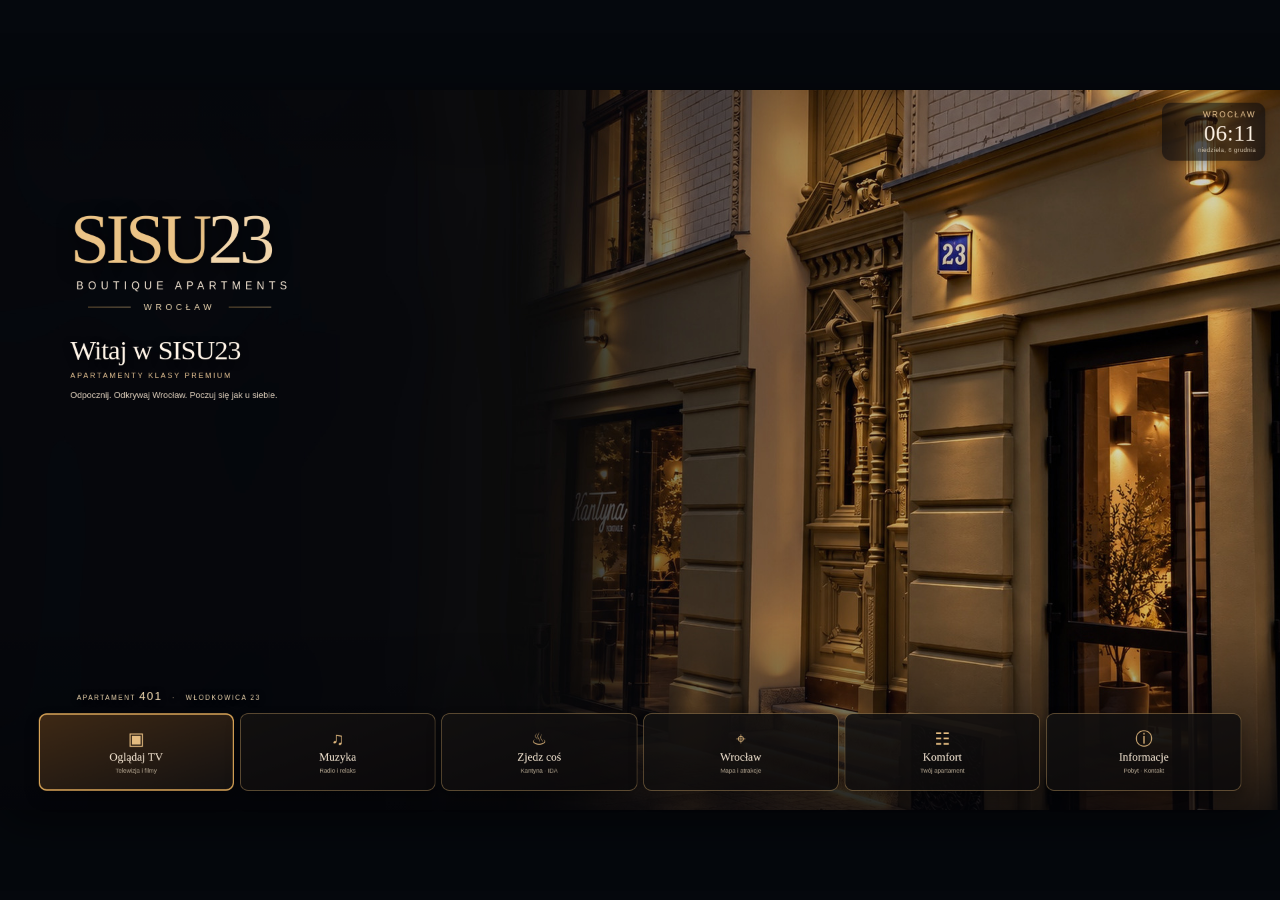
==== commit 15b36a5c: "Update SomaFM browser streams" ====
--- a/sisu23-tv-preview/index.html
+++ b/sisu23-tv-preview/index.html
@@ -305,7 +305,7 @@
  </div>
 </div>
 <script src="guest_config.js"></script>
-<script src="app.js?v=radio091"></script>
+<script src="app.js?v=radio092"></script>
 <script src="menus_v030.js"></script>
 <script src="browser_preview_clean_v2.js"></script>
 <script src="browser_fit_v2.js"></script>
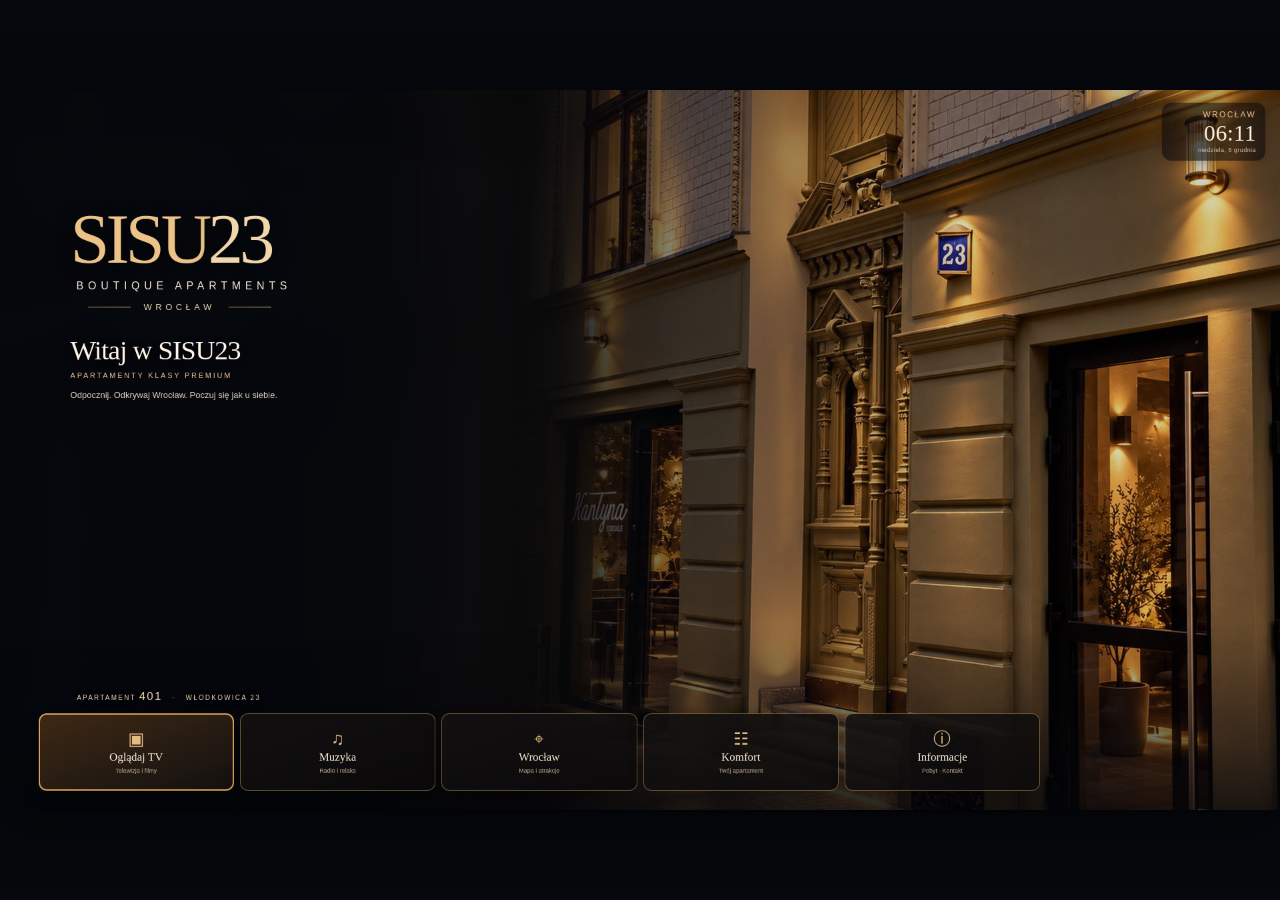
==== commit e968f366: "Remove Zjedz cos tiles from browser preview" ====
--- a/sisu23-tv-preview/index.html
+++ b/sisu23-tv-preview/index.html
@@ -19,6 +19,7 @@
 <link rel="stylesheet" href="comfort_premium.css">
 <link rel="stylesheet" href="browser_clock_fix.css">
 <link rel="stylesheet" href="restaurant_booking_test.css">
+<link rel="stylesheet" href="restaurants_v094.css">
 <link rel="stylesheet" href="stay_summary_v081.css">
 <link rel="stylesheet" href="late_checkout_v082.css">
 <link rel="stylesheet" href="comfort_fit_v083.css">
@@ -62,7 +63,6 @@
    <div class="home-cards">
     <button class="home-tile focusable" data-go="watch"><span class="tile-icon">▣</span><strong>Oglądaj TV</strong><span>Telewizja i filmy</span></button>
     <button class="home-tile focusable" data-go="music"><span class="tile-icon">♫</span><strong>Muzyka</strong><span>Radio i relaks</span></button>
-    <button class="home-tile focusable" data-go="food"><span class="tile-icon">♨</span><strong>Zjedz coś</strong><span>Kantyna · IDA</span></button>
     <button class="home-tile focusable" data-go="map"><span class="tile-icon">⌖</span><strong>Wrocław</strong><span>Mapa i atrakcje</span></button>
     <button class="home-tile focusable" data-go="comfort"><span class="tile-icon">☷</span><strong>Komfort</strong><span>Twój apartament</span></button>
     <button class="home-tile focusable" data-go="info"><span class="tile-icon">ⓘ</span><strong>Informacje</strong><span>Pobyt · Kontakt</span></button>
@@ -78,9 +78,9 @@
    <div class="sisu-music-options">
     <span class="eyebrow">WYBIERZ RADIO INTERNETOWE</span>
     <div class="sisu-station-list">
-     <button class="sisu-radio focusable" data-radio="groove"><b>01</b><span><strong>Groove Salad</strong><small>Chillout · ambient · lounge</small></span><span>▷</span></button>
-     <button class="sisu-radio focusable" data-radio="beat"><b>02</b><span><strong>Beat Blender</strong><small>Downtempo · relaks</small></span><span>▷</span></button>
-     <button class="sisu-radio focusable" data-radio="lush"><b>03</b><span><strong>Lush</strong><small>Spokojne wokale · elegancki nastrój</small></span><span>▷</span></button>
+     <button class="sisu-radio focusable" data-radio="groove"><b>01</b><span><strong>Smooth Chill</strong><small>Chillout · downtempo · relaks</small></span><span>▷</span></button>
+     <button class="sisu-radio focusable" data-radio="beat"><b>02</b><span><strong>Sunset Chillout Lounge</strong><small>Lounge · sunset · spokojny klimat</small></span><span>▷</span></button>
+     <button class="sisu-radio focusable" data-radio="lush"><b>03</b><span><strong>Hotel Lounge</strong><small>Soft lounge · jazz · tło hotelowe</small></span><span>▷</span></button>
      <button class="sisu-radio focusable" data-radio="eska"><b>04</b><span><strong>Radio ESKA</strong><small>Największe hity · Wrocław</small></span><span>▷</span></button>
      <button class="sisu-radio focusable" data-radio="chillizet"><b>05</b><span><strong>Chillizet</strong><small>Jazz · soul · chill</small></span><span>▷</span></button>
      <button class="sisu-radio focusable" data-radio="stop"><b>×</b><span><strong>Zatrzymaj muzykę</strong><small>Wyłącz odtwarzanie radia</small></span><span>□</span></button>
@@ -113,83 +113,100 @@
   </section>
 
   <section class="view" id="view-food" aria-label="Restauracje SISU23">
- <div class="lux-pagehead"><div><span class="eyebrow">SISU23 · TWOJE KULINARNE ODKRYCIA</span>
- <h1>Zjedz <em>na miejscu.</em></h1><p>Kantyna i IDA. Zobacz potrawy oraz otwórz aktualną kartę na swoim telefonie.</p>
+ <div class="lux-pagehead"><div><span class="eyebrow">SISU23 · WYBRANE DLA GOŚCI</span>
+ <h1>Zjedz <em>coś dobrego.</em></h1><p>Dwie restauracje, dwa różne klimaty. Otwórz lokal, zobacz zdjęcia i przejdź prosto do rezerwacji online.</p>
  </div></div>
  <div class="rebuild-restaurants">
-  <button class="rebuild-restaurant focusable" data-go="kantyna" aria-label="Kantyna – zdjęcia i menu">
-   <span class="rebuild-restaurant-head"><strong>KANTYNA</strong><small>NA PARTERZE SISU23 · WŁODKOWICA 23</small></span>
-   <span class="rebuild-photo-area"><img src="assets/kantyna_real_gallery.jpg" alt="Kantyna, zdjęcia dań i wnętrza — pełne zdjęcie"></span>
-   <span class="rebuild-restaurant-foot"><span>Autorska kuchnia polska i europejska.</span><b>ZOBACZ MENU &nbsp; ›</b></span>
+  <button class="food-premium-card focusable" data-go="kantyna" aria-label="Kantyna — zdjęcia i rezerwacja TheFork">
+   <span class="food-card-image">
+    <img src="assets/kantyna_hero.webp" alt="Kantyna Wrocław — restauracja przy Włodkowica 23">
+    <span class="food-card-badges"><span class="food-chip">W BUDYNKU SISU23</span><span class="food-chip">THEFORK</span></span>
+   </span>
+   <span class="food-card-copy"><small>WŁODKOWICA 23</small><h2>KANTYNA</h2><p>Nowoczesna kuchnia polska i europejska, autorskie dania i swobodny wieczorny klimat.</p>
+    <span class="food-card-footer"><span>Film · zdjęcia · rezerwacja online</span><b>OTWÓRZ &nbsp; ›</b></span>
+   </span>
   </button>
-  <button class="rebuild-restaurant focusable" data-go="ida" aria-label="IDA kuchnia i wino – zdjęcia i menu">
-   <span class="rebuild-restaurant-head"><strong>IDA</strong><small>KUCHNIA I WINO · ŁAZIENNA 4</small></span>
-   <span class="rebuild-photo-area"><img src="assets/ida_real_gallery.jpg" alt="IDA, zdjęcia dań — pełne zdjęcie"></span>
-   <span class="rebuild-restaurant-foot"><span>Sezonowe smaki kuchni polskiej.</span><b>ZOBACZ MENU &nbsp; ›</b></span>
+  <button class="food-premium-card focusable" data-go="ida" aria-label="IDA kuchnia i wino — zdjęcia i rezerwacja TheFork">
+   <span class="food-card-image">
+    <img src="assets/ida_hero.jpg" alt="IDA kuchnia i wino — wnętrze restauracji">
+    <span class="food-card-badges"><span class="food-chip">KUCHNIA POLSKA</span><span class="food-chip">THEFORK</span></span>
+   </span>
+   <span class="food-card-copy"><small>ŁAZIENNA 4</small><h2>IDA <span style="font-size:.55em;color:#d5bd98">kuchnia i wino</span></h2><p>Sezonowa kuchnia polska w nowoczesnej odsłonie, otwarta kuchnia i dopracowana karta win.</p>
+    <span class="food-card-footer"><span>Zdjęcia · informacje · rezerwacja online</span><b>OTWÓRZ &nbsp; ›</b></span>
+   </span>
   </button>
  </div>
 </section>
 
-  <section class="view" id="view-kantyna" aria-label="KANTYNA — menu i rezerwacja">
+<section class="view" id="view-kantyna" aria-label="KANTYNA — zdjęcia i rezerwacja">
  <div class="qr-restaurant-grid">
-  <div class="qr-restaurant-photo">
-   <div class="qr-restaurant-photo-top">
+  <div class="restaurant-media-card">
+   <div class="restaurant-media-head">
     <button class="qr-back focusable" data-go="food" aria-label="Powrót do wyboru restauracji">‹ &nbsp; Wszystkie restauracje</button>
     <h1>KANTYNA</h1><div class="qr-location">RESTAURACJA W BUDYNKU · WŁODKOWICA 23</div>
    </div>
-   <div class="kantyna-video-display"><video id="kantynaPromoVideo" src="assets/kantyna_promo.mp4" autoplay muted loop playsinline preload="auto" aria-label="Film promocyjny restauracji KANTYNA"></video></div>
-  </div>
-  <div class="kantyna-booking-card" id="kantynaBooking">
-   <span class="qr-eyebrow">REZERWACJA DLA GOŚCIA SISU23</span>
+   <div class="restaurant-media-stage">
+    <video id="kantynaPromoVideo" src="assets/kantyna_promo.mp4" autoplay muted loop playsinline preload="auto" disableRemotePlayback aria-label="Film promocyjny restauracji KANTYNA"></video>
+    <span class="restaurant-photo-credit">materiał: Kantyna / publikacje restauracji</span>
+   </div>
+   <div class="restaurant-thumb-strip">
+    <img src="assets/kantyna_food_1.webp" alt="Kantyna — danie">
+    <img src="assets/kantyna_food_2.webp" alt="Kantyna — danie">
+   </div>
+  </div>
+  <div class="restaurant-booking-panel">
+   <span class="booking-eyebrow">REZERWACJA ONLINE · THEFORK</span>
    <h2>Zarezerwuj stolik</h2>
-   <div class="kantyna-guest">
-    <span>Rezerwacja apartamentu</span>
-    <strong id="kantynaGuestName">Pobieranie danych…</strong>
-    <small id="kantynaGuestStay">HotelowyExpert</small>
-   </div>
-   <div class="kantyna-book-row">
-    <span>Liczba osób</span>
-    <div class="kantyna-stepper">
-     <button class="focusable" id="kantynaPersonsMinus">−</button>
-     <strong id="kantynaPersons">2</strong>
-     <button class="focusable" id="kantynaPersonsPlus">+</button>
-    </div>
-   </div>
-   <div class="kantyna-label">Kiedy?</div>
-   <div class="kantyna-date-grid">
-    <button class="focusable kantyna-date is-selected" data-kantyna-date="today">Dzisiaj</button>
-    <button class="focusable kantyna-date" data-kantyna-date="tomorrow">Jutro</button>
-   </div>
-   <div class="kantyna-label">Godzina</div>
-   <div class="kantyna-time-grid">
-    <button class="focusable kantyna-time" data-kantyna-time="18:00">18:00</button>
-    <button class="focusable kantyna-time" data-kantyna-time="18:30">18:30</button>
-    <button class="focusable kantyna-time is-selected" data-kantyna-time="19:00">19:00</button>
-    <button class="focusable kantyna-time" data-kantyna-time="19:30">19:30</button>
-    <button class="focusable kantyna-time" data-kantyna-time="20:00">20:00</button>
-    <button class="focusable kantyna-time" data-kantyna-time="20:30">20:30</button>
-   </div>
-   <button class="focusable kantyna-reserve-btn" id="kantynaReserveBtn">Zarezerwuj stolik <span>›</span></button>
-   <div class="kantyna-book-status" id="kantynaBookStatus">Łączenie z HotelowyExpert…</div>
-  </div>
- </div>
-</section>
-<section class="view" id="view-ida" aria-label="IDA — menu i rezerwacja">
+   <p class="booking-lead">Sprawdź aktualną dostępność i wybierz godzinę bezpośrednio w TheFork. To jest właściwy system rezerwacji Kantyny.</p>
+   <div class="booking-restaurant-summary"><b>LOKAL</b><strong>Kantyna</strong><b>ADRES</b><strong>Pawła Włodkowica 23</strong><b>ŹRÓDŁO</b><strong>Gość SISU23 · apartament 401</strong></div>
+   <div class="booking-steps">
+    <div class="booking-step"><b>1</b><span>Otwórz TheFork</span></div>
+    <div class="booking-step"><b>2</b><span>Wybierz datę, godzinę i osoby</span></div>
+    <div class="booking-step"><b>3</b><span>Potwierdź rezerwację</span></div>
+   </div>
+   <div class="booking-source-card"><span>KOD ŹRÓDŁA REZERWACJI</span><strong>SISU 401</strong><small>Jeżeli TheFork pokaże pole „Uwagi” lub „Specjalne życzenia”, wpisz ten kod. Dzięki temu restauracja rozpozna rezerwację z SISU.</small></div>
+   <div class="booking-actions">
+    <a class="thefork-cta focusable" data-thefork="kantyna" href="https://www.thefork.com/restaurant/kantyna-r866976" target="_blank" rel="noopener noreferrer">Sprawdź dostępność w TheFork &nbsp; ›</a>
+    <button class="copy-source-btn focusable" data-copy-source="SISU 401">Kopiuj kod SISU 401</button>
+   </div>
+   <div class="booking-trust">Rezerwacja zostanie dokończona w serwisie TheFork. SISU nie pobiera płatności za rezerwację stolika.</div>
+  </div>
+ </div>
+</section>
+
+<section class="view" id="view-ida" aria-label="IDA — zdjęcia i rezerwacja">
  <div class="qr-restaurant-grid">
-  <div class="qr-restaurant-photo">
-   <div class="qr-restaurant-photo-top">
+  <div class="restaurant-media-card">
+   <div class="restaurant-media-head">
     <button class="qr-back focusable" data-go="food" aria-label="Powrót do wyboru restauracji">‹ &nbsp; Wszystkie restauracje</button>
     <h1>IDA</h1><div class="qr-location">KUCHNIA I WINO · ŁAZIENNA 4</div>
    </div>
-   <div class="qr-photo-display"><img src="assets/ida_real_gallery.jpg" alt="Zdjęcia restauracji IDA bez przycięcia"></div>
-  </div>
-  <div class="qr-restaurant-card">
-   <span class="qr-eyebrow">MENU NA TWOIM TELEFONIE</span>
-   <h2>Zeskanuj kod QR</h2>
-   <p>Skieruj aparat telefonu na kod. Otworzysz kartę restauracji.</p>
-   <div class="qr-code-box"><img src="assets/ida_menu_qr_hd.png" alt="Kod QR do menu restauracji IDA"></div>
-   <div class="qr-reserve"><span>REZERWACJA STOLIKA</span><strong>+48 608 728 260</strong></div>
-   <div class="qr-hint">Aktualne menu, ceny i dostępność potwierdza restauracja.</div>
+   <div class="restaurant-media-stage">
+    <img src="assets/ida_hero.jpg" alt="IDA kuchnia i wino — wnętrze restauracji">
+    <span class="restaurant-photo-credit">zdjęcie: Michelin Guide / IDA</span>
+   </div>
+   <div class="restaurant-thumb-strip">
+    <img src="assets/ida_food_2.jpg" alt="IDA — danie">
+    <img src="assets/ida_real_gallery.jpg" alt="IDA — restauracja i dania">
+   </div>
+  </div>
+  <div class="restaurant-booking-panel">
+   <span class="booking-eyebrow">REZERWACJA ONLINE · THEFORK</span>
+   <h2>Zarezerwuj stolik</h2>
+   <p class="booking-lead">IDA ma aktywny profil rezerwacyjny TheFork. Po przejściu zobaczysz bieżące wolne terminy i potwierdzisz stolik bezpośrednio w TheFork.</p>
+   <div class="booking-restaurant-summary"><b>LOKAL</b><strong>IDA kuchnia i wino</strong><b>ADRES</b><strong>Łazienna 4, Wrocław</strong><b>ŹRÓDŁO</b><strong>Gość SISU23 · apartament 401</strong></div>
+   <div class="booking-steps">
+    <div class="booking-step"><b>1</b><span>Otwórz TheFork</span></div>
+    <div class="booking-step"><b>2</b><span>Wybierz datę, godzinę i osoby</span></div>
+    <div class="booking-step"><b>3</b><span>Potwierdź rezerwację</span></div>
+   </div>
+   <div class="booking-source-card"><span>KOD ŹRÓDŁA REZERWACJI</span><strong>SISU 401</strong><small>Jeżeli TheFork pokaże pole „Uwagi” lub „Specjalne życzenia”, wpisz ten kod, żeby IDA wiedziała, że rezerwacja pochodzi z apartamentów SISU.</small></div>
+   <div class="booking-actions">
+    <a class="thefork-cta focusable" data-thefork="ida" href="https://www.thefork.com/restaurant/ida-kuchnia-i-wino-r866974" target="_blank" rel="noopener noreferrer">Sprawdź dostępność w TheFork &nbsp; ›</a>
+    <a class="booking-secondary focusable" href="https://idakuchniaiwino.pl/" target="_blank" rel="noopener noreferrer">Menu i informacje o IDA</a>
+    <button class="copy-source-btn focusable" data-copy-source="SISU 401">Kopiuj kod SISU 401</button>
+   </div>
+   <div class="booking-trust">Rezerwacja zostanie dokończona w serwisie TheFork. Dane restauracji i dostępność pochodzą z systemu rezerwacyjnego.</div>
   </div>
  </div>
 </section>
@@ -279,7 +296,6 @@
 <nav id="globalDock" aria-label="Menu SISU23">
  <button class="dock-link focusable" data-go="watch"><span class="dock-icon">▣</span><strong>Oglądaj TV</strong><small>Filmy · Telewizja</small></button>
  <button class="dock-link focusable" data-go="music"><span class="dock-icon">♫</span><strong>Muzyka</strong><small>Radio · Relaks</small></button>
- <button class="dock-link focusable" data-go="food"><span class="dock-icon">♨</span><strong>Zjedz coś</strong><small>Kantyna · IDA</small></button>
  <button class="dock-link focusable" data-go="map"><span class="dock-icon">⌖</span><strong>Wrocław</strong><small>Mapa · Atrakcje</small></button>
  <button class="dock-link focusable" data-go="comfort"><span class="dock-icon">☷</span><strong>Komfort</strong><small>Twój apartament</small></button>
  <button class="dock-link focusable" data-go="info"><span class="dock-icon">ⓘ</span><strong>Informacje</strong><small>Pobyt · Kontakt</small></button>
@@ -305,13 +321,14 @@
  </div>
 </div>
 <script src="guest_config.js"></script>
-<script src="app.js?v=radio092"></script>
+<script src="app.js?v=radio093"></script>
 <script src="menus_v030.js"></script>
 <script src="browser_preview_clean_v2.js"></script>
 <script src="browser_fit_v2.js"></script>
 <script src="hotel_demo_preview.js"></script>
 <script src="late_checkout_preview.js"></script>
 <script src="kantyna_video_v087.js"></script>
+<script src="restaurants_v094.js"></script>
 
 <div id="sw-demo" role="dialog" aria-label="Powitanie SISU23">
 <div class="hero-shade"></div>
--- a/sisu23-tv-preview/restaurants_v094.css
+++ b/sisu23-tv-preview/restaurants_v094.css
@@ -0,0 +1,118 @@
+/* SISU23 browser restaurants v0.9.4 */
+#view-food .lux-pagehead{padding:26px 0 18px!important}
+#view-food .lux-pagehead h1{font-size:56px!important;margin:7px 0!important}
+#view-food .lux-pagehead p{font-size:15px!important;color:#cbbba5!important}
+#view-food .rebuild-restaurants{
+  display:grid!important;grid-template-columns:1fr 1fr!important;gap:24px!important;
+  flex:1 1 0!important;min-height:0!important;padding:10px 0 14px!important
+}
+#view-food .food-premium-card{
+  position:relative!important;display:flex!important;flex-direction:column!important;overflow:hidden!important;
+  min-width:0!important;min-height:0!important;border:1px solid rgba(205,159,99,.78)!important;
+  border-radius:22px!important;background:#0c1016!important;text-align:left!important;
+  box-shadow:0 18px 45px rgba(0,0,0,.34)!important
+}
+#view-food .food-premium-card:focus,#view-food .food-premium-card.focused{
+  outline:0!important;box-shadow:0 0 0 2px #f0c98d,0 18px 45px rgba(0,0,0,.4)!important
+}
+#view-food .food-card-image{position:relative!important;flex:1 1 0!important;min-height:0!important;overflow:hidden!important}
+#view-food .food-card-image img{width:100%!important;height:100%!important;object-fit:cover!important;display:block!important}
+#view-food .food-card-image:after{
+  content:'';position:absolute;inset:0;background:linear-gradient(180deg,rgba(3,7,10,.03),rgba(3,7,10,.2) 55%,rgba(3,7,10,.82))
+}
+#view-food .food-card-badges{position:absolute!important;top:16px!important;left:16px!important;z-index:2!important;display:flex!important;gap:8px!important;flex-wrap:wrap!important}
+#view-food .food-chip{
+  display:inline-flex!important;align-items:center!important;min-height:28px!important;padding:5px 10px!important;
+  border-radius:999px!important;background:rgba(8,12,17,.82)!important;border:1px solid rgba(238,196,133,.42)!important;
+  font:700 10px/1 Arial,sans-serif!important;letter-spacing:.08em!important;color:#f1d19f!important
+}
+#view-food .food-card-copy{padding:20px 24px 22px!important;background:linear-gradient(145deg,#17191f,#0c1118)!important}
+#view-food .food-card-copy small{font:700 10px/1.2 Arial,sans-serif!important;letter-spacing:.15em!important;color:#cba56f!important}
+#view-food .food-card-copy h2{font:normal 38px/1.02 Georgia,serif!important;margin:7px 0 7px!important;color:#fff0d9!important}
+#view-food .food-card-copy p{font:normal 13px/1.45 Arial,sans-serif!important;margin:0 0 13px!important;color:#d7c8b3!important}
+#view-food .food-card-footer{display:flex!important;align-items:center!important;justify-content:space-between!important;gap:14px!important}
+#view-food .food-card-footer span{font:600 11px/1.2 Arial,sans-serif!important;color:#a9977f!important}
+#view-food .food-card-footer b{font:700 11px/1 Arial,sans-serif!important;letter-spacing:.08em!important;color:#f2c982!important}
+
+/* Detail pages */
+#view-kantyna .qr-restaurant-grid,#view-ida .qr-restaurant-grid{
+  display:grid!important;grid-template-columns:minmax(0,1.08fr) minmax(0,.92fr)!important;
+  gap:22px!important;min-height:0!important;height:100%!important;padding:14px 0 12px!important
+}
+.restaurant-media-card,.restaurant-booking-panel{
+  border:1px solid rgba(202,157,98,.72)!important;border-radius:20px!important;
+  overflow:hidden!important;background:linear-gradient(145deg,#17181e,#091019)!important;min-width:0!important;min-height:0!important
+}
+.restaurant-media-card{display:flex!important;flex-direction:column!important}
+.restaurant-media-head{flex:0 0 auto!important;padding:18px 22px 14px!important;border-bottom:1px solid rgba(202,157,98,.25)!important}
+.restaurant-media-head .qr-back{font-size:12px!important;margin-bottom:6px!important}
+.restaurant-media-head h1{font:normal 45px/.98 Georgia,serif!important;color:#f6d4a2!important;margin:4px 0 7px!important}
+.restaurant-media-head .qr-location{font-size:10px!important}
+.restaurant-media-stage{position:relative!important;flex:1 1 0!important;min-height:0!important;background:#06090d!important;overflow:hidden!important}
+.restaurant-media-stage>img,.restaurant-media-stage>video{width:100%!important;height:100%!important;object-fit:cover!important;display:block!important}
+#view-kantyna .restaurant-media-stage>video{object-fit:contain!important;background:#05070a!important}
+.restaurant-photo-credit{
+  position:absolute!important;right:10px!important;bottom:8px!important;z-index:3!important;
+  padding:4px 7px!important;border-radius:7px!important;background:rgba(0,0,0,.62)!important;
+  font:normal 8px/1 Arial,sans-serif!important;color:#cbbca7!important
+}
+.restaurant-thumb-strip{
+  flex:0 0 96px!important;display:grid!important;grid-template-columns:1fr 1fr!important;gap:8px!important;
+  padding:8px!important;background:#0a0e14!important;border-top:1px solid rgba(202,157,98,.18)!important
+}
+.restaurant-thumb-strip img{width:100%!important;height:80px!important;object-fit:cover!important;border-radius:9px!important;display:block!important}
+
+/* Booking panel */
+.restaurant-booking-panel{display:flex!important;flex-direction:column!important;padding:24px 26px!important;gap:12px!important}
+.booking-eyebrow{font:700 10px/1.2 Arial,sans-serif!important;letter-spacing:.16em!important;color:#e2b875!important}
+.restaurant-booking-panel h2{font:normal 39px/1.05 Georgia,serif!important;color:#fff0d9!important;margin:0!important}
+.booking-lead{font:normal 13px/1.45 Arial,sans-serif!important;color:#d5c5ae!important;margin:0!important;max-width:520px!important}
+.booking-restaurant-summary{
+  display:grid!important;grid-template-columns:auto 1fr!important;gap:4px 14px!important;padding:13px 15px!important;
+  border-radius:13px!important;border:1px solid rgba(225,184,123,.25)!important;background:rgba(255,255,255,.028)!important
+}
+.booking-restaurant-summary b{font:700 10px/1.2 Arial,sans-serif!important;letter-spacing:.1em!important;color:#aa977c!important}
+.booking-restaurant-summary strong{font:600 12px/1.25 Arial,sans-serif!important;color:#f2dfc2!important}
+.booking-source-card{
+  padding:13px 15px!important;border-radius:13px!important;background:linear-gradient(135deg,rgba(192,139,72,.17),rgba(255,255,255,.02))!important;
+  border:1px solid rgba(231,184,115,.37)!important
+}
+.booking-source-card span{display:block!important;font:700 9px/1.2 Arial,sans-serif!important;letter-spacing:.13em!important;color:#c6a171!important;margin-bottom:5px!important}
+.booking-source-card strong{display:block!important;font:700 18px/1.1 Arial,sans-serif!important;color:#f6d39b!important}
+.booking-source-card small{display:block!important;margin-top:6px!important;font:normal 10px/1.35 Arial,sans-serif!important;color:#b9aa95!important}
+.booking-actions{display:grid!important;grid-template-columns:1fr!important;gap:8px!important;margin-top:14px!important}
+.thefork-cta,.booking-secondary,.copy-source-btn{
+  display:flex!important;align-items:center!important;justify-content:center!important;text-decoration:none!important;
+  min-height:48px!important;border-radius:12px!important;font:700 12px/1.1 Arial,sans-serif!important;letter-spacing:.035em!important
+}
+.thefork-cta{background:#168a53!important;border:1px solid #35ae73!important;color:#fff!important;box-shadow:0 9px 24px rgba(22,138,83,.24)!important}
+.thefork-cta:hover,.thefork-cta:focus{background:#1a9b5e!important;outline:2px solid rgba(255,255,255,.75)!important;outline-offset:2px!important}
+.booking-secondary{background:#111923!important;border:1px solid rgba(229,188,126,.5)!important;color:#efd5ad!important}
+.copy-source-btn{background:transparent!important;border:1px solid rgba(229,188,126,.28)!important;color:#cdb591!important;min-height:38px!important}
+.booking-trust{font:normal 9px/1.35 Arial,sans-serif!important;color:#988b79!important;text-align:center!important;margin-top:1px!important}
+.booking-steps{display:grid!important;grid-template-columns:repeat(3,1fr)!important;gap:7px!important}
+.booking-step{padding:9px 8px!important;border-radius:10px!important;background:#0d141c!important;border:1px solid rgba(255,255,255,.07)!important;text-align:center!important}
+.booking-step b{display:block!important;color:#e5bb7e!important;font:700 12px/1 Arial,sans-serif!important;margin-bottom:4px!important}
+.booking-step span{display:block!important;color:#bba98f!important;font:normal 9px/1.25 Arial,sans-serif!important}
+
+@media(max-height:900px){
+ #view-food .lux-pagehead{padding:14px 0 8px!important}
+ #view-food .lux-pagehead h1{font-size:42px!important}
+ #view-food .rebuild-restaurants{gap:16px!important;padding:6px 0 8px!important}
+ #view-food .food-card-copy{padding:13px 16px!important}
+ #view-food .food-card-copy h2{font-size:30px!important}
+ #view-food .food-card-copy p{font-size:10px!important;margin-bottom:8px!important}
+ #view-kantyna .qr-restaurant-grid,#view-ida .qr-restaurant-grid{gap:14px!important;padding:8px 0!important}
+ .restaurant-media-head{padding:10px 15px 8px!important}
+ .restaurant-media-head h1{font-size:34px!important}
+ .restaurant-thumb-strip{flex-basis:72px!important}
+ .restaurant-thumb-strip img{height:56px!important}
+ .restaurant-booking-panel{padding:15px 17px!important;gap:8px!important}
+ .restaurant-booking-panel h2{font-size:31px!important}
+ .booking-lead{font-size:10px!important}
+ .booking-restaurant-summary,.booking-source-card{padding:9px 11px!important}
+ .booking-source-card strong{font-size:15px!important}
+ .thefork-cta,.booking-secondary{min-height:38px!important;font-size:10px!important}
+ .copy-source-btn{min-height:31px!important;font-size:9px!important}
+ .booking-step{padding:6px!important}
+}
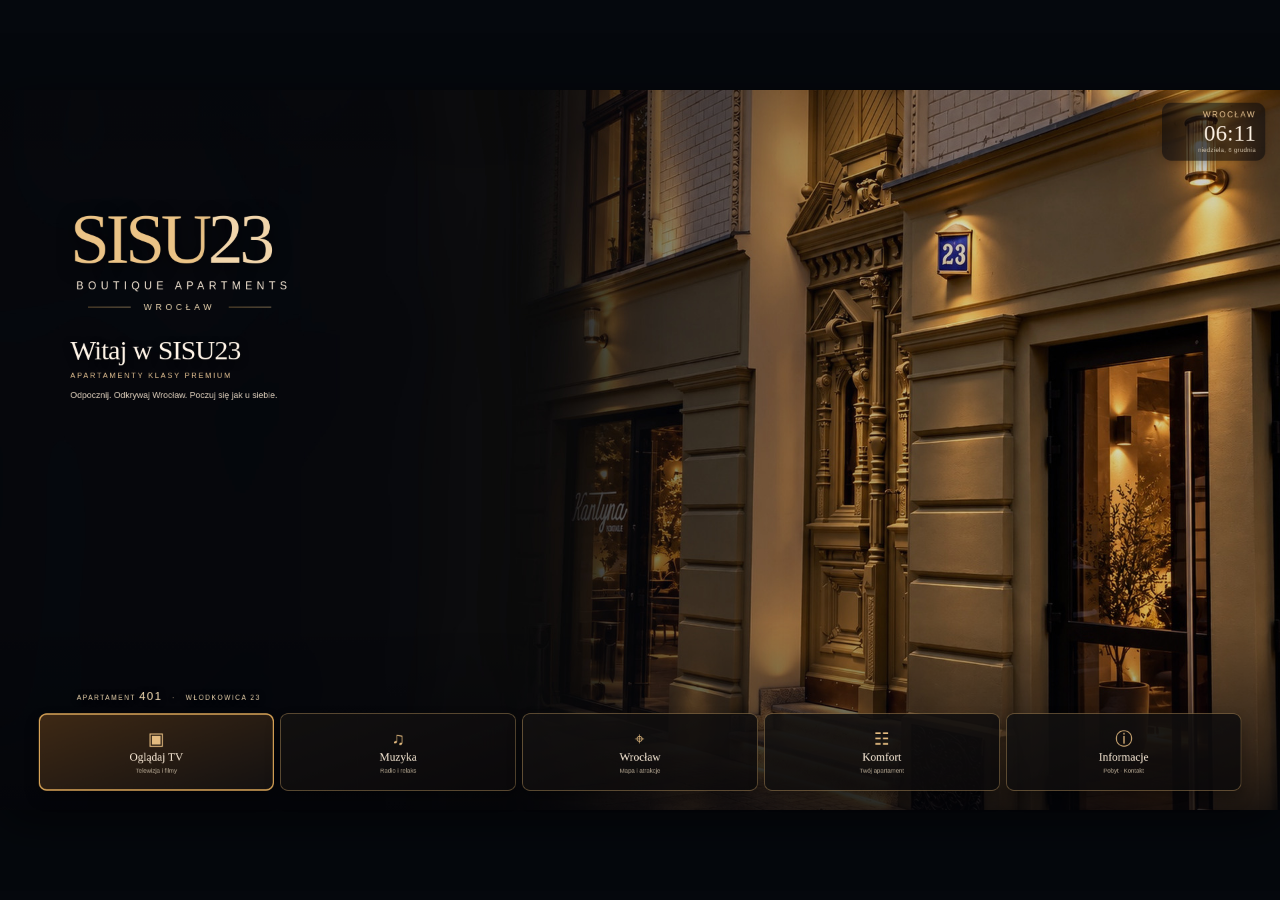
==== commit 2fb319d3: "Refine browser comfort layout" ====
--- a/sisu23-tv-preview/index.html
+++ b/sisu23-tv-preview/index.html
@@ -24,6 +24,7 @@
 <link rel="stylesheet" href="late_checkout_v082.css">
 <link rel="stylesheet" href="comfort_fit_v083.css">
 <link rel="stylesheet" href="comfort_v087.css">
+<link rel="stylesheet" href="comfort_v088.css">
 <link rel="stylesheet" href="info_fit_v086.css">
 <link rel="stylesheet" href="kantyna_video_v085.css">
 <script src="vendor/leaflet.js"></script>
--- a/sisu23-tv-preview/restaurants_v094.css
+++ b/sisu23-tv-preview/restaurants_v094.css
@@ -116,3 +116,8 @@
  .copy-source-btn{min-height:31px!important;font-size:9px!important}
  .booking-step{padding:6px!important}
 }
+
+
+/* five-tile navigation */
+body.sisu-home .home-cards{grid-template-columns:repeat(5,minmax(0,1fr))!important}
+#globalDock{grid-template-columns:repeat(5,minmax(0,1fr))!important}
--- a/sisu23-tv-preview/comfort_v088.css
+++ b/sisu23-tv-preview/comfort_v088.css
@@ -0,0 +1,177 @@
+/* SISU23 comfort v0.8.8 — compact premium layout for browser */
+#view-comfort.active{
+  justify-content:flex-start!important;
+}
+#view-comfort .comfort-premium-grid{
+  flex:0 0 auto!important;
+  height:520px!important;
+  min-height:0!important;
+  align-items:stretch!important;
+  gap:18px!important;
+}
+#view-comfort .comfort-card{
+  height:100%!important;
+  min-height:0!important;
+  padding:24px 26px!important;
+  border-radius:20px!important;
+  overflow:hidden!important;
+}
+#view-comfort .comfort-card-title{
+  margin-bottom:18px!important;
+  padding-bottom:14px!important;
+  border-bottom:1px solid rgba(214,188,145,.16)!important;
+}
+#view-comfort .comfort-card-title h2{
+  font-size:28px!important;
+}
+#view-comfort .comfort-card-title>span{
+  font-size:27px!important;
+}
+
+/* Lights: content should finish naturally, not stick to the bottom */
+#view-comfort .lights-card{
+  display:flex!important;
+  flex-direction:column!important;
+}
+#view-comfort .comfort-light-row{
+  padding:11px 0!important;
+  font-size:18px!important;
+  border-bottom:1px solid rgba(255,255,255,.055)!important;
+}
+#view-comfort .comfort-light-row:last-of-type{
+  border-bottom:0!important;
+}
+#view-comfort .comfort-light-row b{
+  min-width:92px!important;
+  text-align:center!important;
+  font-size:12px!important;
+  padding:7px 12px!important;
+}
+#view-comfort .comfort-main-btn{
+  position:static!important;
+  left:auto!important;
+  right:auto!important;
+  bottom:auto!important;
+  width:100%!important;
+  margin-top:22px!important;
+  min-height:54px!important;
+  padding:12px 16px!important;
+  border-radius:14px!important;
+  font-size:16px!important;
+}
+#view-comfort .lights-card .comfort-hidden-controls.open{
+  inset:72px 18px 18px!important;
+}
+
+/* Heating and AC share one visual rhythm */
+#view-comfort .heating-card,
+#view-comfort .ac-card{
+  align-items:stretch!important;
+}
+#view-comfort .heating-card .comfort-card-copy{
+  margin:18px 0 4px!important;
+  font-size:15px!important;
+}
+#view-comfort .comfort-mode{
+  margin:16px 0 0!important;
+  font-size:18px!important;
+}
+#view-comfort .comfort-temp{
+  font-size:70px!important;
+  line-height:1!important;
+  margin:18px 0 16px!important;
+}
+#view-comfort .comfort-temp small{
+  font-size:30px!important;
+}
+#view-comfort .comfort-temp-controls{
+  gap:12px!important;
+}
+#view-comfort .comfort-temp-controls button{
+  width:112px!important;
+  height:62px!important;
+  border-radius:14px!important;
+  font-size:36px!important;
+}
+#view-comfort .comfort-temp-status{
+  min-height:20px!important;
+  margin-top:12px!important;
+  font-size:13px!important;
+}
+#view-comfort .heating-card .comfort-temp-status,
+#view-comfort .ac-card .comfort-temp-status{
+  margin-top:12px!important;
+}
+#view-comfort .comfort-ac-power{
+  width:100%!important;
+  max-width:300px!important;
+  margin:16px auto 0!important;
+  border-radius:13px!important;
+}
+#view-comfort .comfort-ac-power button{
+  padding:11px 10px!important;
+  font-size:15px!important;
+}
+
+/* Make the upper status strip lighter and less dominant */
+#view-comfort .comfort-status{
+  margin-bottom:14px!important;
+  padding:7px 16px!important;
+  gap:15px!important;
+}
+#view-comfort .comfort-status strong{
+  font-size:19px!important;
+}
+#view-comfort .comfort-status small{
+  font-size:11px!important;
+}
+#view-comfort .comfort-status-icon{
+  font-size:18px!important;
+}
+#view-comfort .comfort-status i{
+  height:24px!important;
+}
+#view-comfort .comfort-ok{
+  width:24px!important;
+  height:24px!important;
+}
+#view-comfort .comfort-season{
+  min-width:300px!important;
+  padding:9px 14px!important;
+  border-radius:13px!important;
+}
+#view-comfort .comfort-season>span{
+  font-size:24px!important;
+}
+#view-comfort .comfort-season strong{
+  font-size:15px!important;
+}
+#view-comfort .comfort-season small{
+  font-size:9px!important;
+}
+
+/* Browser viewport uses a transformed 1920x1080 shell. Keep cards compact even
+   when the real browser viewport triggers legacy max-height media queries. */
+@media(max-height:900px){
+  #view-comfort .comfort-premium-grid{
+    height:405px!important;
+  }
+  #view-comfort .comfort-card{
+    padding:20px 22px!important;
+  }
+  #view-comfort .comfort-card-title{
+    margin-bottom:14px!important;
+    padding-bottom:11px!important;
+  }
+  #view-comfort .comfort-temp{
+    font-size:64px!important;
+    margin:14px 0 13px!important;
+  }
+  #view-comfort .comfort-temp-controls button{
+    width:104px!important;
+    height:56px!important;
+  }
+  #view-comfort .comfort-main-btn{
+    margin-top:18px!important;
+  }
+}
